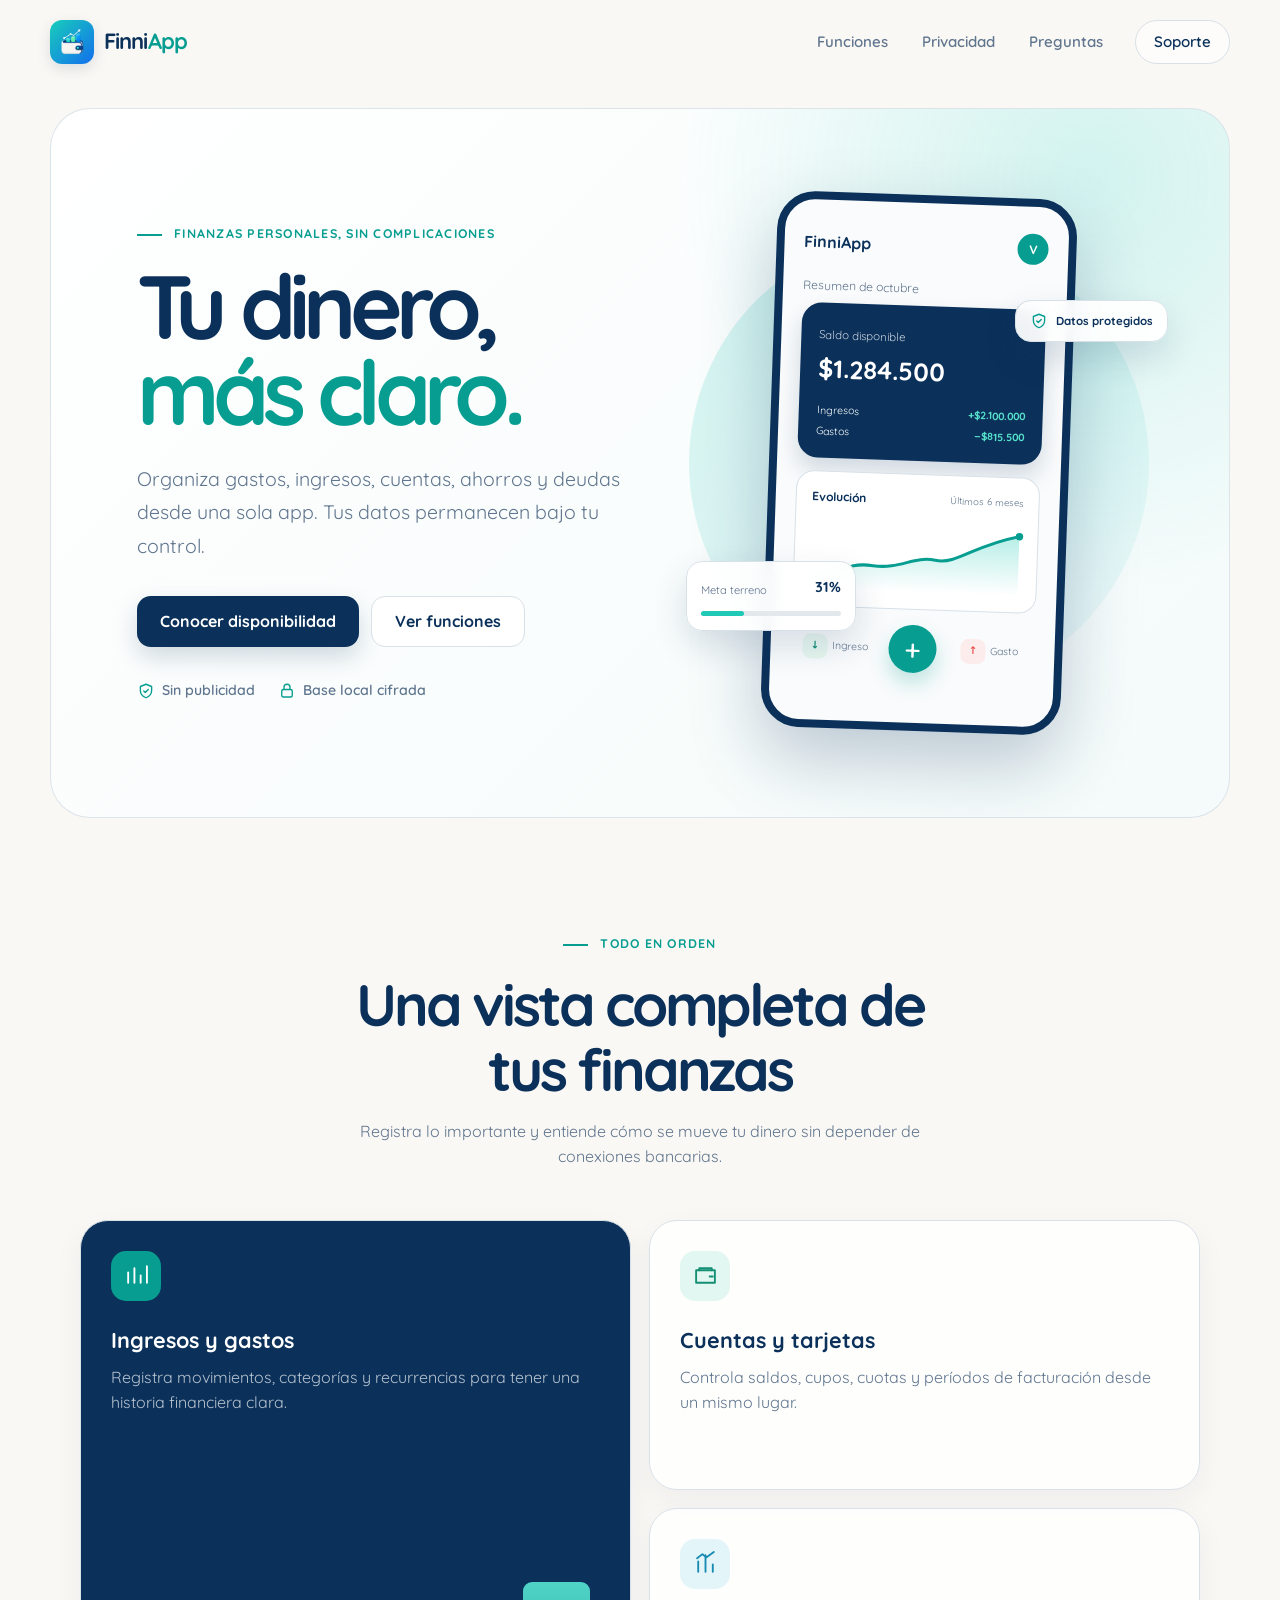
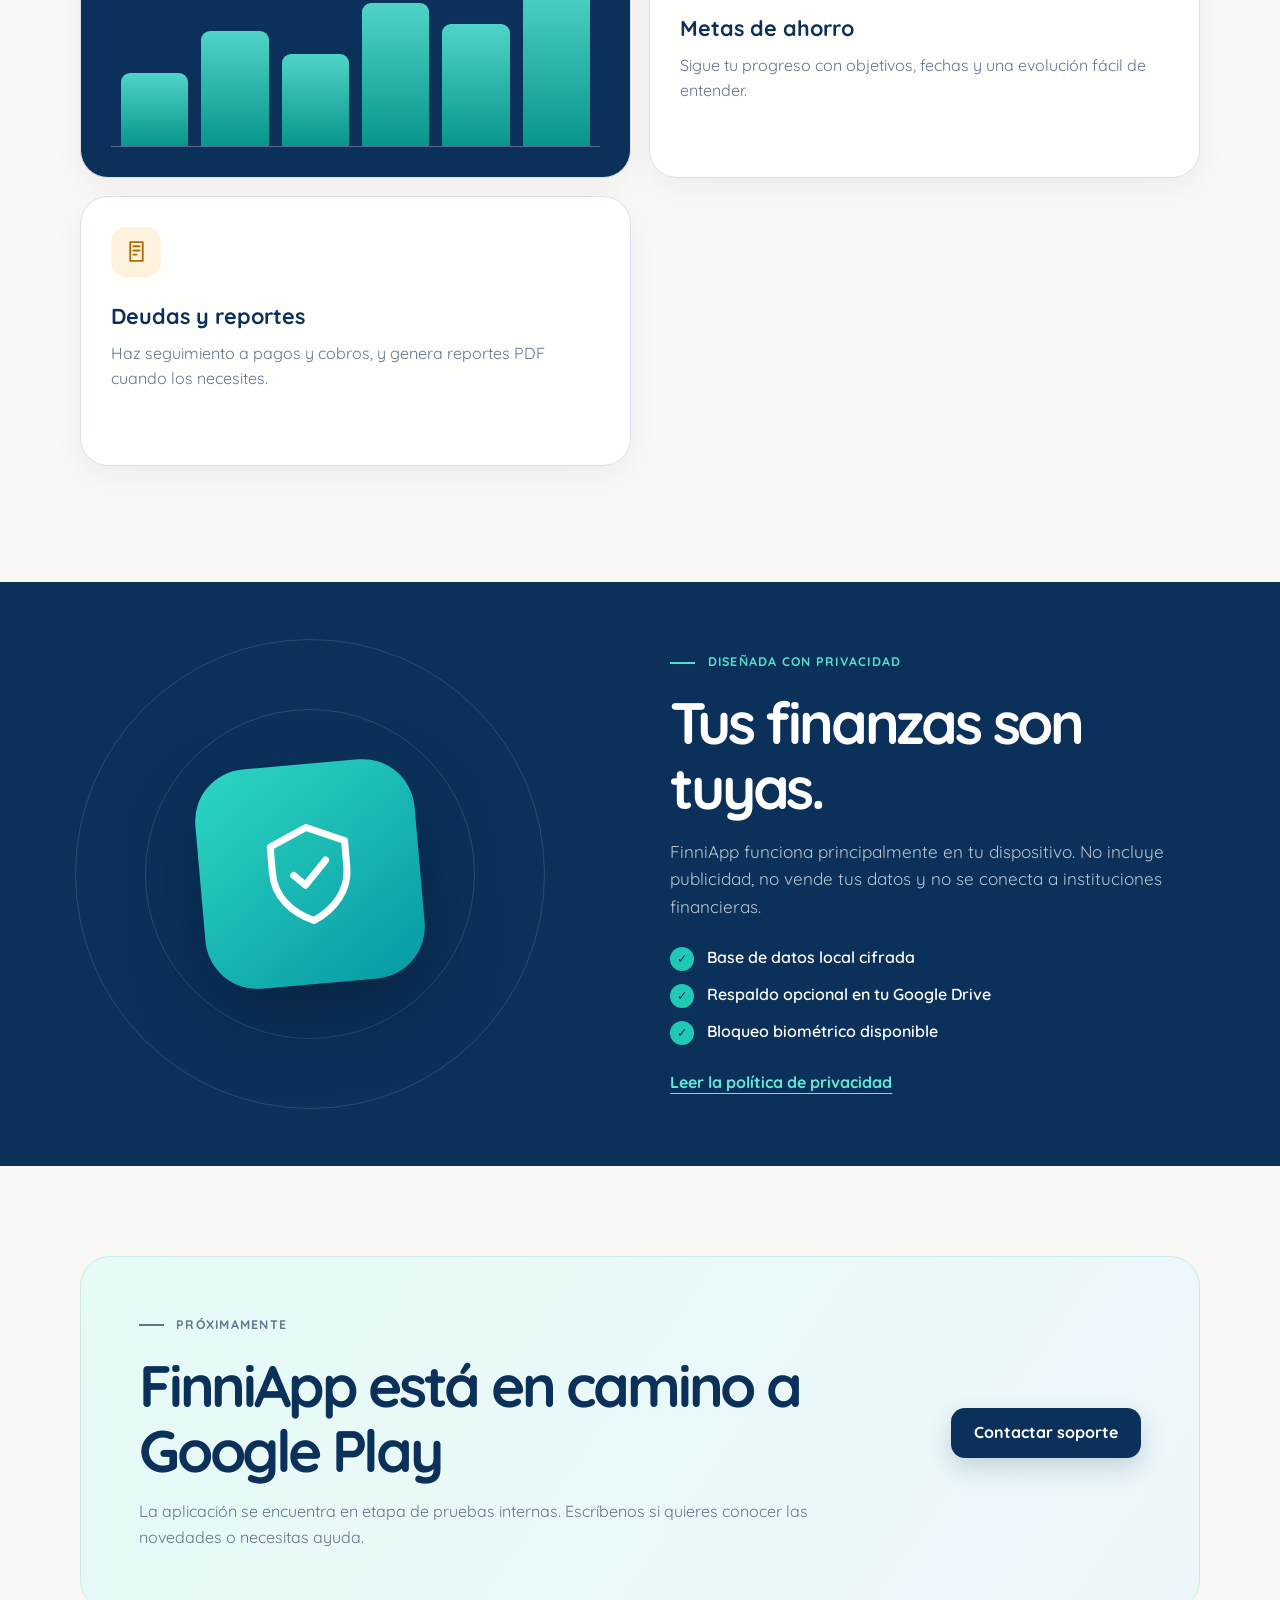
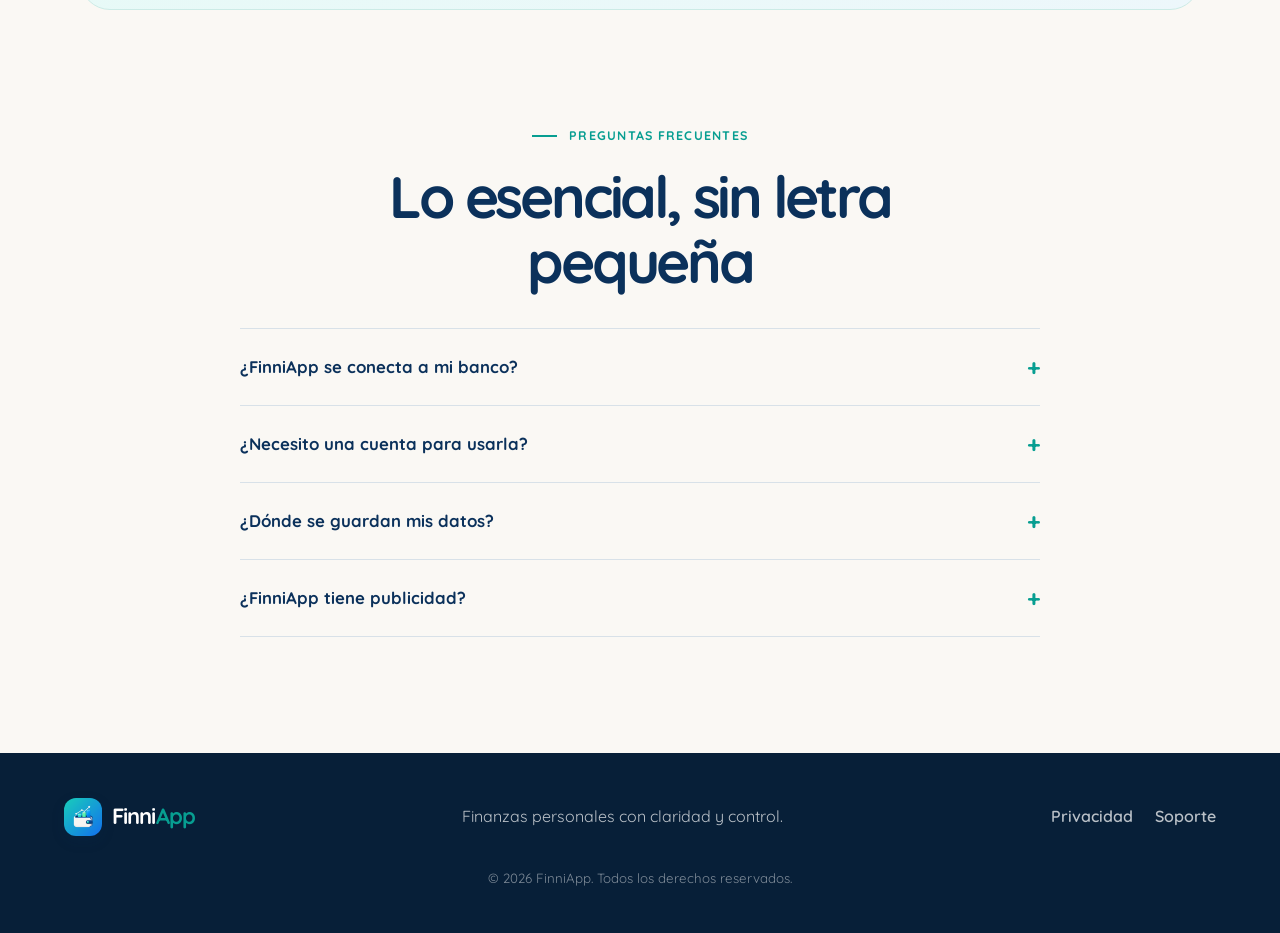
==== index.html @ da2ccb25 "feat: create FinniApp public website" ====
<!doctype html>
<html lang="es">
<head>
  <meta charset="utf-8">
  <meta name="viewport" content="width=device-width, initial-scale=1">
  <meta name="theme-color" content="#0B315B">
  <meta name="description" content="FinniApp reúne tus gastos, ingresos, cuentas, ahorros y deudas en un solo lugar, con privacidad y control desde tu dispositivo.">
  <title>FinniApp · Tus finanzas, más claras</title>
  <link rel="preconnect" href="https://fonts.googleapis.com">
  <link rel="preconnect" href="https://fonts.gstatic.com" crossorigin>
  <link href="https://fonts.googleapis.com/css2?family=Quicksand:wght@400;500;600;700&display=swap" rel="stylesheet">
  <link rel="icon" type="image/png" href="assets/finniapp-icon.png">
  <link rel="stylesheet" href="styles.css">
</head>
<body>
  <header class="site-header">
    <a class="brand" href="#inicio" aria-label="FinniApp, volver al inicio">
      <img src="assets/finniapp-icon.png" alt="" width="44" height="44">
      <span>Finni<span>App</span></span>
    </a>
    <nav aria-label="Navegación principal">
      <a href="#funciones">Funciones</a>
      <a href="#privacidad">Privacidad</a>
      <a href="#preguntas">Preguntas</a>
    </nav>
    <a class="header-action" href="mailto:victorvargassandoval93@gmail.com">Soporte</a>
  </header>

  <main>
    <section class="hero" id="inicio">
      <div class="hero-copy">
        <p class="eyebrow"><span></span> Finanzas personales, sin complicaciones</p>
        <h1>Tu dinero,<br><em>más claro.</em></h1>
        <p class="hero-lead">Organiza gastos, ingresos, cuentas, ahorros y deudas desde una sola app. Tus datos permanecen bajo tu control.</p>
        <div class="hero-actions">
          <a class="button button-primary" href="#disponibilidad">Conocer disponibilidad</a>
          <a class="button button-quiet" href="#funciones">Ver funciones</a>
        </div>
        <div class="trust-row" aria-label="Características destacadas">
          <span><svg viewBox="0 0 24 24" aria-hidden="true"><path d="M12 3 4.5 6v5.2c0 4.7 3.2 8 7.5 9.8 4.3-1.8 7.5-5.1 7.5-9.8V6L12 3Z"/><path d="m9 12 2 2 4-4"/></svg> Sin publicidad</span>
          <span><svg viewBox="0 0 24 24" aria-hidden="true"><rect x="5" y="10" width="14" height="10" rx="2"/><path d="M8 10V7a4 4 0 0 1 8 0v3"/></svg> Base local cifrada</span>
        </div>
      </div>

      <div class="hero-visual" aria-label="Vista conceptual del resumen financiero de FinniApp">
        <div class="halo"></div>
        <div class="phone">
          <div class="phone-top"><span>FinniApp</span><span class="avatar">V</span></div>
          <p class="period">Resumen de octubre</p>
          <div class="balance-card">
            <span>Saldo disponible</span>
            <strong>$1.284.500</strong>
            <div class="balance-meta"><span>Ingresos</span><b>+$2.100.000</b></div>
            <div class="balance-meta"><span>Gastos</span><b>−$815.500</b></div>
          </div>
          <div class="chart-card">
            <div><strong>Evolución</strong><span>Últimos 6 meses</span></div>
            <svg viewBox="0 0 280 100" role="img" aria-label="Gráfico con tendencia positiva">
              <defs><linearGradient id="area" x1="0" y1="0" x2="0" y2="1"><stop offset="0" stop-color="#20C9B5" stop-opacity=".32"/><stop offset="1" stop-color="#20C9B5" stop-opacity="0"/></linearGradient></defs>
              <path class="chart-area" d="M4 84 C42 77 48 61 84 65 S137 50 166 55 S216 33 276 20 V98 H4Z"/>
              <path class="chart-line" d="M4 84 C42 77 48 61 84 65 S137 50 166 55 S216 33 276 20"/>
              <circle cx="276" cy="20" r="5"/>
            </svg>
          </div>
          <div class="quick-row">
            <span><i class="income">↓</i>Ingreso</span>
            <button aria-label="Agregar movimiento">+</button>
            <span><i class="expense">↑</i>Gasto</span>
          </div>
        </div>
        <div class="floating-card floating-goal"><span>Meta terreno</span><strong>31%</strong><i><b></b></i></div>
        <div class="floating-card floating-safe"><svg viewBox="0 0 24 24" aria-hidden="true"><path d="M12 3 4.5 6v5.2c0 4.7 3.2 8 7.5 9.8 4.3-1.8 7.5-5.1 7.5-9.8V6L12 3Z"/><path d="m9 12 2 2 4-4"/></svg><span>Datos protegidos</span></div>
      </div>
    </section>

    <section class="feature-section" id="funciones">
      <div class="section-heading">
        <p class="eyebrow"><span></span> Todo en orden</p>
        <h2>Una vista completa de tus finanzas</h2>
        <p>Registra lo importante y entiende cómo se mueve tu dinero sin depender de conexiones bancarias.</p>
      </div>
      <div class="feature-grid">
        <article class="feature featured">
          <div class="feature-icon"><svg viewBox="0 0 24 24" aria-hidden="true"><path d="M4 19V9M10 19V5M16 19v-7M22 19V3"/></svg></div>
          <h3>Ingresos y gastos</h3>
          <p>Registra movimientos, categorías y recurrencias para tener una historia financiera clara.</p>
          <div class="mini-chart"><i style="height:42%"></i><i style="height:66%"></i><i style="height:53%"></i><i style="height:82%"></i><i style="height:70%"></i><i style="height:94%"></i></div>
        </article>
        <article class="feature">
          <div class="feature-icon mint"><svg viewBox="0 0 24 24" aria-hidden="true"><path d="M3 7h18v12H3zM16 13h3"/><path d="M6 7V5h12v2"/></svg></div>
          <h3>Cuentas y tarjetas</h3>
          <p>Controla saldos, cupos, cuotas y períodos de facturación desde un mismo lugar.</p>
        </article>
        <article class="feature">
          <div class="feature-icon blue"><svg viewBox="0 0 24 24" aria-hidden="true"><path d="M5 20V10M12 20V4M19 20v-7"/><path d="m4 7 5-4 4 3 7-5"/></svg></div>
          <h3>Metas de ahorro</h3>
          <p>Sigue tu progreso con objetivos, fechas y una evolución fácil de entender.</p>
        </article>
        <article class="feature">
          <div class="feature-icon amber"><svg viewBox="0 0 24 24" aria-hidden="true"><path d="M6 3h12v18H6zM9 7h6M9 11h6M9 15h3"/></svg></div>
          <h3>Deudas y reportes</h3>
          <p>Haz seguimiento a pagos y cobros, y genera reportes PDF cuando los necesites.</p>
        </article>
      </div>
    </section>

    <section class="privacy-section" id="privacidad">
      <div class="privacy-art" aria-hidden="true">
        <div class="shield"><svg viewBox="0 0 24 24"><path d="M12 2 4 5.5v5.7c0 5.1 3.5 8.8 8 10.8 4.5-2 8-5.7 8-10.8V5.5L12 2Z"/><path d="m8.5 12 2.3 2.3 4.8-5"/></svg></div>
        <span class="orbit orbit-one"></span><span class="orbit orbit-two"></span>
      </div>
      <div class="privacy-copy">
        <p class="eyebrow light"><span></span> Diseñada con privacidad</p>
        <h2>Tus finanzas son tuyas.</h2>
        <p>FinniApp funciona principalmente en tu dispositivo. No incluye publicidad, no vende tus datos y no se conecta a instituciones financieras.</p>
        <ul>
          <li><span>✓</span> Base de datos local cifrada</li>
          <li><span>✓</span> Respaldo opcional en tu Google Drive</li>
          <li><span>✓</span> Bloqueo biométrico disponible</li>
        </ul>
        <a href="privacy.html">Leer la política de privacidad</a>
      </div>
    </section>

    <section class="availability" id="disponibilidad">
      <div>
        <p class="eyebrow"><span></span> Próximamente</p>
        <h2>FinniApp está en camino a Google Play</h2>
        <p>La aplicación se encuentra en etapa de pruebas internas. Escríbenos si quieres conocer las novedades o necesitas ayuda.</p>
      </div>
      <a class="button button-primary" href="mailto:victorvargassandoval93@gmail.com?subject=Consulta%20sobre%20FinniApp">Contactar soporte</a>
    </section>

    <section class="faq-section" id="preguntas">
      <div class="section-heading compact">
        <p class="eyebrow"><span></span> Preguntas frecuentes</p>
        <h2>Lo esencial, sin letra pequeña</h2>
      </div>
      <div class="faq-list">
        <details><summary>¿FinniApp se conecta a mi banco?<span>+</span></summary><p>No. Los saldos, cupos y movimientos son informados por ti. Así mantienes el control sobre lo que registras.</p></details>
        <details><summary>¿Necesito una cuenta para usarla?<span>+</span></summary><p>No. Puedes usar las funciones principales sin crear una cuenta. Google Drive es opcional y se utiliza únicamente para respaldos.</p></details>
        <details><summary>¿Dónde se guardan mis datos?<span>+</span></summary><p>Principalmente en una base de datos cifrada dentro de tu dispositivo. Si activas respaldos, se guardan en el espacio privado de FinniApp en tu Google Drive.</p></details>
        <details><summary>¿FinniApp tiene publicidad?<span>+</span></summary><p>No. FinniApp no incluye publicidad ni vende tus datos personales.</p></details>
      </div>
    </section>
  </main>

  <footer>
    <a class="brand footer-brand" href="#inicio"><img src="assets/finniapp-icon.png" alt="" width="38" height="38"><span>Finni<span>App</span></span></a>
    <p>Finanzas personales con claridad y control.</p>
    <div><a href="privacy.html">Privacidad</a><a href="mailto:victorvargassandoval93@gmail.com">Soporte</a></div>
    <small>© 2026 FinniApp. Todos los derechos reservados.</small>
  </footer>
</body>
</html>
---- styles.css ----
:root {
  --navy: #0b315b;
  --navy-2: #174a73;
  --turquoise: #20c9b5;
  --turquoise-dark: #079e91;
  --chart-blue: #20b9db;
  --warm-white: #faf8f4;
  --blue-gray: #60758e;
  --border: #d8e1e8;
  --surface: #ffffff;
  --shadow: 0 24px 70px rgba(11, 49, 91, .13);
  --radius: 28px;
}

* { box-sizing: border-box; }
html { scroll-behavior: smooth; }
body {
  margin: 0;
  color: var(--navy);
  background: var(--warm-white);
  font-family: "Quicksand", system-ui, sans-serif;
  font-size: 16px;
  line-height: 1.6;
  -webkit-font-smoothing: antialiased;
}
a { color: inherit; }
.site-header {
  width: min(1180px, calc(100% - 40px));
  min-height: 84px;
  margin: 0 auto;
  display: flex;
  align-items: center;
  justify-content: space-between;
  gap: 32px;
}
.brand { display: inline-flex; align-items: center; gap: 10px; text-decoration: none; font-size: 1.38rem; font-weight: 700; letter-spacing: -.04em; }
.brand img { border-radius: 12px; box-shadow: 0 5px 14px rgba(11,49,91,.13); }
.brand span span { color: var(--turquoise-dark); }
nav { display: flex; align-items: center; gap: 34px; margin-left: auto; }
nav a, .header-action { text-decoration: none; font-weight: 600; font-size: .94rem; }
nav a { color: var(--blue-gray); }
nav a:hover { color: var(--navy); }
.header-action { border: 1px solid var(--border); border-radius: 999px; padding: 9px 18px; background: rgba(255,255,255,.6); }

.hero {
  width: min(1180px, calc(100% - 40px));
  min-height: 650px;
  margin: 24px auto 0;
  padding: clamp(48px, 7vw, 86px);
  border-radius: 40px;
  background:
    radial-gradient(circle at 88% 10%, rgba(32,201,181,.18), transparent 34%),
    linear-gradient(135deg, #fff 0%, #f4fbfa 100%);
  border: 1px solid rgba(216,225,232,.85);
  display: grid;
  grid-template-columns: 1fr .88fr;
  align-items: center;
  gap: 50px;
  overflow: hidden;
}
.eyebrow { margin: 0 0 18px; color: var(--turquoise-dark); text-transform: uppercase; letter-spacing: .1em; font-size: .78rem; font-weight: 700; }
.eyebrow span { display: inline-block; width: 25px; height: 2px; background: currentColor; vertical-align: middle; margin-right: 8px; }
h1 { margin: 0; font-size: clamp(3.5rem, 7vw, 6.25rem); line-height: .96; letter-spacing: -.075em; }
h1 em { color: var(--turquoise-dark); font-style: normal; }
.hero-lead { max-width: 570px; margin: 28px 0 0; color: var(--blue-gray); font-size: clamp(1.05rem, 2vw, 1.22rem); line-height: 1.7; }
.hero-actions { display: flex; flex-wrap: wrap; gap: 12px; margin-top: 34px; }
.button { min-height: 50px; display: inline-flex; align-items: center; justify-content: center; padding: 12px 23px; border-radius: 14px; text-decoration: none; font-weight: 700; transition: transform .2s ease, box-shadow .2s ease, background .2s ease; }
.button:hover { transform: translateY(-2px); }
.button-primary { color: white; background: var(--navy); box-shadow: 0 10px 24px rgba(11,49,91,.18); }
.button-primary:hover { background: #124677; }
.button-quiet { color: var(--navy); border: 1px solid var(--border); background: white; }
.trust-row { display: flex; flex-wrap: wrap; gap: 23px; margin-top: 32px; color: var(--blue-gray); font-size: .88rem; font-weight: 600; }
.trust-row span { display: flex; align-items: center; gap: 7px; }
.trust-row svg, .floating-safe svg { width: 18px; fill: none; stroke: var(--turquoise-dark); stroke-width: 1.8; stroke-linecap: round; stroke-linejoin: round; }

.hero-visual { min-height: 510px; position: relative; display: grid; place-items: center; }
.halo { position: absolute; width: 460px; height: 460px; border-radius: 50%; background: linear-gradient(135deg, rgba(32,201,181,.19), rgba(32,185,219,.05)); }
.phone { width: 300px; min-height: 536px; position: relative; z-index: 2; padding: 27px 20px 20px; border-radius: 38px; background: #f9fbfc; border: 8px solid var(--navy); box-shadow: 0 30px 70px rgba(11,49,91,.25); transform: rotate(2deg); }
.phone-top { display: flex; align-items: center; justify-content: space-between; font-weight: 700; }
.avatar { width: 31px; height: 31px; display: grid; place-items: center; border-radius: 50%; color: white; background: var(--turquoise-dark); font-size: .78rem; }
.period { margin: 18px 0 8px; color: var(--blue-gray); font-size: .76rem; }
.balance-card { padding: 18px; border-radius: 20px; color: white; background: var(--navy); box-shadow: 0 12px 22px rgba(11,49,91,.17); }
.balance-card > span { font-size: .72rem; opacity: .77; }
.balance-card > strong { display: block; margin: 2px 0 13px; font-size: 1.58rem; }
.balance-meta { display: flex; justify-content: space-between; margin-top: 4px; font-size: .66rem; }
.balance-meta b { color: #56dfc9; }
.chart-card { margin-top: 13px; padding: 15px; border: 1px solid var(--border); border-radius: 18px; background: white; }
.chart-card > div { display: flex; justify-content: space-between; align-items: center; font-size: .75rem; }
.chart-card > div span { color: var(--blue-gray); font-size: .6rem; }
.chart-card svg { display: block; width: 100%; margin-top: 9px; overflow: visible; }
.chart-line { fill: none; stroke: var(--turquoise-dark); stroke-width: 4; stroke-linecap: round; }
.chart-area { fill: url(#area); }
.chart-card circle { fill: var(--turquoise-dark); }
.quick-row { display: grid; grid-template-columns: 1fr auto 1fr; align-items: center; gap: 8px; margin-top: 15px; color: var(--blue-gray); font-size: .65rem; text-align: center; }
.quick-row span { display: flex; align-items: center; justify-content: center; gap: 5px; }
.quick-row i { width: 25px; height: 25px; display: grid; place-items: center; border-radius: 8px; font-style: normal; font-weight: 700; }
.quick-row .income { color: #138f73; background: #e7f7f0; }
.quick-row .expense { color: #e95353; background: #fdecec; }
.quick-row button { width: 48px; height: 48px; border: 0; border-radius: 50%; color: white; background: var(--turquoise-dark); font: 500 1.8rem/1 "Quicksand"; box-shadow: 0 10px 20px rgba(7,158,145,.25); }
.floating-card { position: absolute; z-index: 3; border: 1px solid var(--border); border-radius: 16px; background: rgba(255,255,255,.94); box-shadow: 0 15px 34px rgba(11,49,91,.14); backdrop-filter: blur(8px); }
.floating-goal { width: 170px; left: -10px; bottom: 100px; padding: 14px; }
.floating-goal span { color: var(--blue-gray); font-size: .7rem; }
.floating-goal strong { float: right; font-size: .9rem; }
.floating-goal i { clear: both; display: block; height: 5px; margin-top: 9px; border-radius: 5px; background: #e2e8ec; }
.floating-goal b { display: block; width: 31%; height: 100%; border-radius: inherit; background: var(--turquoise); }
.floating-safe { right: -25px; top: 105px; padding: 11px 14px; display: flex; align-items: center; gap: 8px; color: var(--navy); font-size: .72rem; font-weight: 700; }

.feature-section, .faq-section { width: min(1120px, calc(100% - 40px)); margin: 0 auto; padding: 116px 0; }
.section-heading { max-width: 630px; margin: 0 auto 50px; text-align: center; }
.section-heading h2, .privacy-copy h2, .availability h2 { margin: 0; font-size: clamp(2.25rem, 4.8vw, 3.65rem); line-height: 1.12; letter-spacing: -.055em; }
.section-heading > p:last-child, .availability p { color: var(--blue-gray); }
.feature-grid { display: grid; grid-template-columns: repeat(2, 1fr); gap: 18px; }
.feature { min-height: 270px; padding: 30px; border: 1px solid var(--border); border-radius: var(--radius); background: rgba(255,255,255,.84); box-shadow: 0 10px 30px rgba(11,49,91,.05); }
.feature.featured { grid-row: span 2; min-height: 558px; background: var(--navy); color: white; display: flex; flex-direction: column; }
.feature-icon { width: 50px; height: 50px; display: grid; place-items: center; border-radius: 15px; color: #fff; background: var(--turquoise-dark); }
.feature-icon.mint { color: #138f73; background: #e2f7f1; }
.feature-icon.blue { color: #188bb2; background: #e4f5fa; }
.feature-icon.amber { color: #b16c07; background: #fff2dc; }
.feature-icon svg { width: 25px; fill: none; stroke: currentColor; stroke-width: 1.8; stroke-linecap: round; stroke-linejoin: round; }
.feature h3 { margin: 22px 0 7px; font-size: 1.35rem; }
.feature p { margin: 0; color: var(--blue-gray); }
.feature.featured p { color: rgba(255,255,255,.7); }
.mini-chart { height: 200px; margin-top: auto; padding: 25px 10px 0; display: flex; align-items: end; gap: 13px; border-bottom: 1px solid rgba(255,255,255,.3); }
.mini-chart i { flex: 1; border-radius: 9px 9px 0 0; background: linear-gradient(to top, var(--turquoise-dark), #57e2d1); opacity: .92; }

.privacy-section { min-height: 550px; padding: 70px max(5vw, 30px); display: grid; grid-template-columns: .9fr 1fr; align-items: center; gap: 9vw; color: white; background: var(--navy); overflow: hidden; }
.privacy-art { min-height: 410px; position: relative; display: grid; place-items: center; }
.shield { width: 220px; height: 220px; z-index: 2; display: grid; place-items: center; border-radius: 52px; background: linear-gradient(145deg, #2cd6c2, #0799a4); box-shadow: 0 32px 70px rgba(0,0,0,.25); transform: rotate(-5deg); }
.shield svg { width: 112px; fill: none; stroke: white; stroke-width: 1.5; stroke-linecap: round; stroke-linejoin: round; }
.orbit { position: absolute; border: 1px solid rgba(255,255,255,.12); border-radius: 50%; }
.orbit-one { width: 330px; height: 330px; }
.orbit-two { width: 470px; height: 470px; }
.privacy-copy { max-width: 570px; }
.eyebrow.light { color: #58ddce; }
.privacy-copy > p:not(.eyebrow) { color: rgba(255,255,255,.72); font-size: 1.07rem; }
.privacy-copy ul { padding: 0; margin: 25px 0; list-style: none; }
.privacy-copy li { margin: 11px 0; font-weight: 600; }
.privacy-copy li span { width: 24px; height: 24px; display: inline-grid; place-items: center; margin-right: 9px; border-radius: 50%; color: var(--navy); background: var(--turquoise); font-size: .78rem; }
.privacy-copy > a { display: block; width: max-content; margin-top: 18px; color: #64e8d8; font-weight: 700; text-underline-offset: 5px; }

.availability { width: min(1120px, calc(100% - 40px)); margin: 90px auto 0; padding: clamp(34px, 6vw, 58px); border-radius: 30px; display: flex; align-items: center; justify-content: space-between; gap: 45px; background: linear-gradient(125deg, #e6faf6, #edf7fb); border: 1px solid #ccebe6; }
.availability > div { max-width: 680px; }
.availability p:last-child { margin-bottom: 0; }
.availability .button { flex: 0 0 auto; }
.section-heading.compact { margin-bottom: 34px; }
.faq-list { max-width: 800px; margin: 0 auto; border-top: 1px solid var(--border); }
details { border-bottom: 1px solid var(--border); }
summary { min-height: 76px; display: flex; align-items: center; justify-content: space-between; gap: 20px; cursor: pointer; list-style: none; font-weight: 700; font-size: 1.05rem; }
summary::-webkit-details-marker { display: none; }
summary span { color: var(--turquoise-dark); font-size: 1.45rem; transition: transform .2s; }
details[open] summary span { transform: rotate(45deg); }
details p { margin: -4px 45px 24px 0; color: var(--blue-gray); }

footer { min-height: 180px; padding: 42px max(5vw, 30px); display: grid; grid-template-columns: auto 1fr auto; align-items: center; gap: 28px; color: rgba(255,255,255,.72); background: #071f38; }
.footer-brand { color: white; }
footer p { margin: 0; text-align: center; }
footer > div { display: flex; gap: 22px; }
footer > div a { text-decoration: none; font-weight: 600; }
footer small { grid-column: 1 / -1; text-align: center; color: rgba(255,255,255,.48); }

@media (max-width: 900px) {
  nav { display: none; }
  .hero { grid-template-columns: 1fr; padding-bottom: 40px; }
  .hero-copy { text-align: center; }
  .hero-lead { margin-inline: auto; }
  .hero-actions, .trust-row { justify-content: center; }
  .hero-visual { margin-top: 25px; }
  .privacy-section { grid-template-columns: 1fr; gap: 25px; }
  .privacy-art { min-height: 360px; }
  .privacy-copy { margin: 0 auto; text-align: center; }
  .privacy-copy ul { display: inline-block; text-align: left; }
  .privacy-copy > a { margin-inline: auto; }
  footer { grid-template-columns: 1fr; justify-items: center; }
  footer small { grid-column: auto; }
}

@media (max-width: 620px) {
  .site-header { width: min(100% - 28px, 1180px); min-height: 72px; }
  .header-action { padding: 7px 13px; font-size: .85rem; }
  .hero { width: calc(100% - 20px); margin-top: 8px; padding: 46px 20px 34px; border-radius: 28px; }
  h1 { font-size: clamp(3rem, 16vw, 4.5rem); }
  .hero-actions .button { width: 100%; }
  .hero-visual { min-height: 520px; transform: scale(.92); margin-inline: -22px; }
  .floating-goal { left: 0; }
  .floating-safe { right: 0; }
  .feature-section, .faq-section { padding: 82px 0; }
  .feature-grid { grid-template-columns: 1fr; }
  .feature.featured { grid-row: auto; min-height: 480px; }
  .privacy-section { padding: 60px 24px; }
  .privacy-art { min-height: 320px; transform: scale(.82); }
  .availability { margin-top: 65px; flex-direction: column; align-items: stretch; text-align: center; }
  .availability .button { width: 100%; }
  footer > div { flex-wrap: wrap; justify-content: center; }
}

@media (prefers-reduced-motion: reduce) {
  html { scroll-behavior: auto; }
  *, *::before, *::after { transition: none !important; }
}
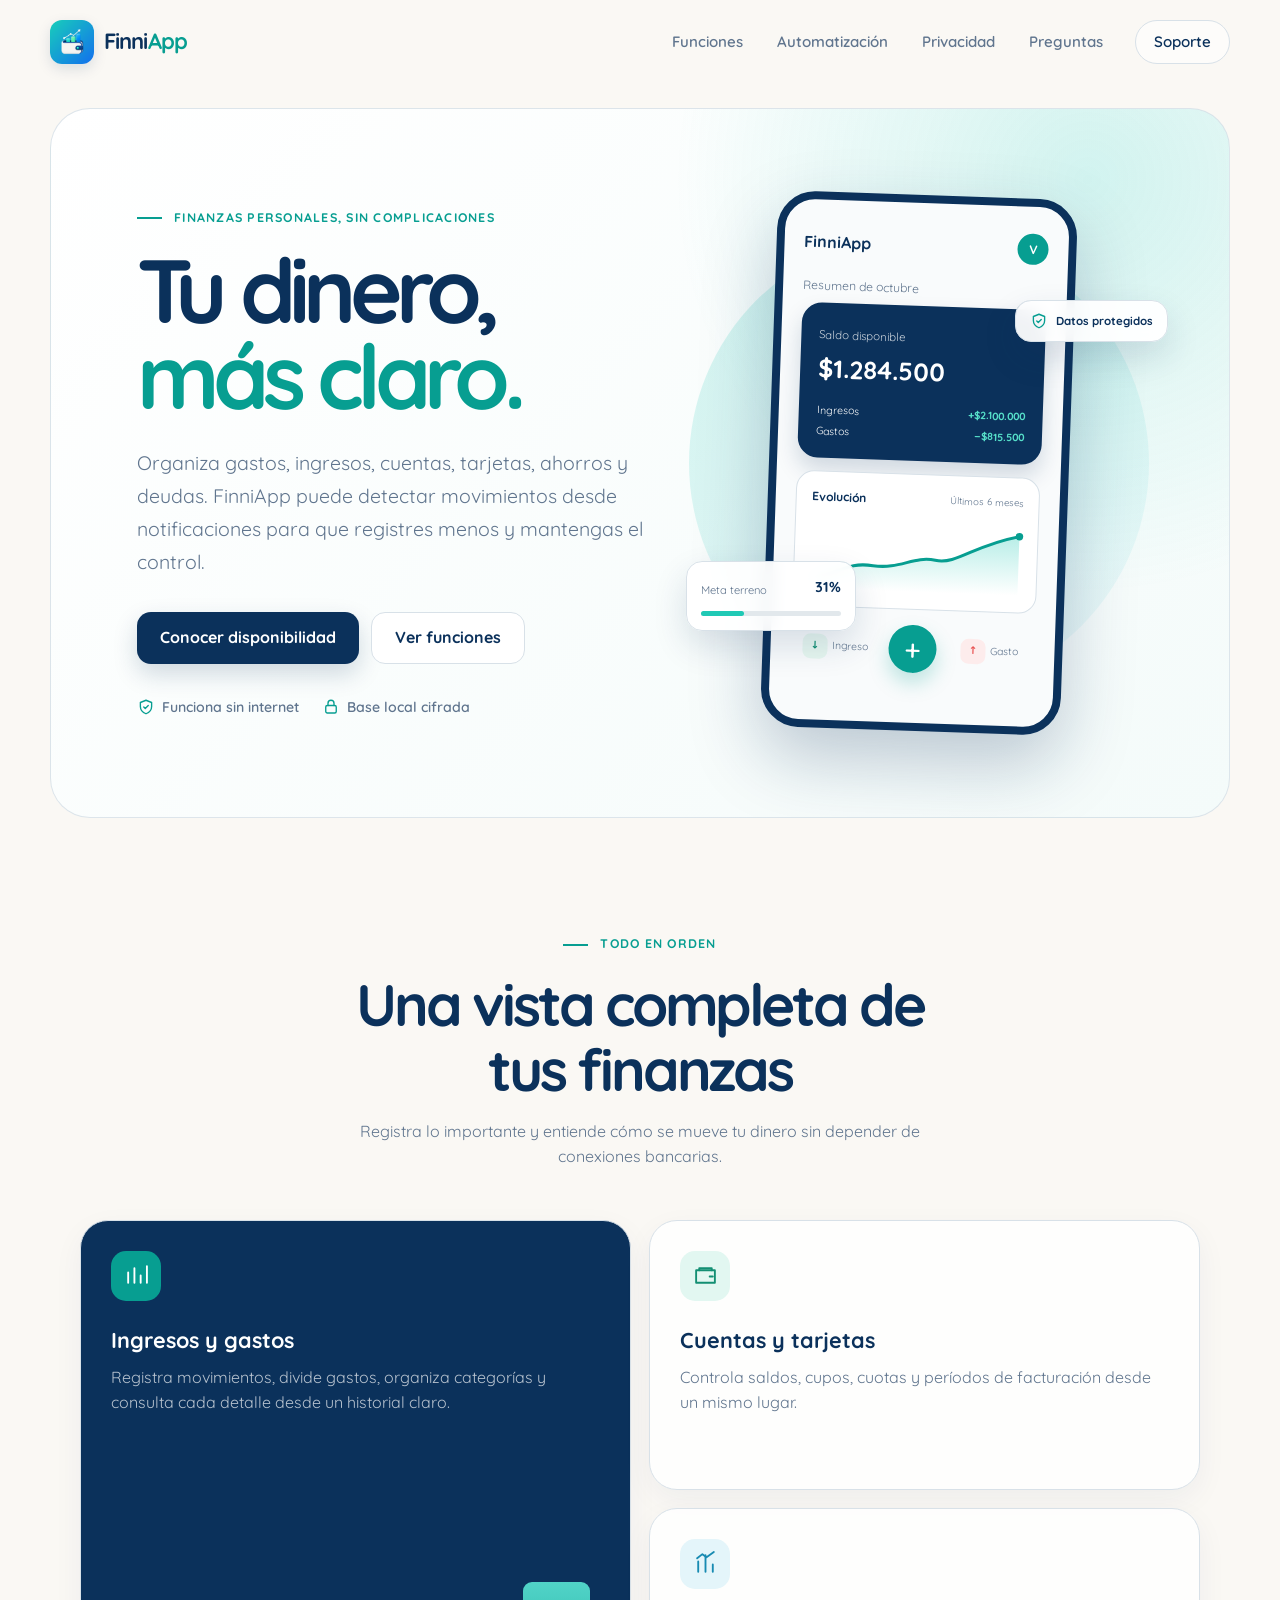
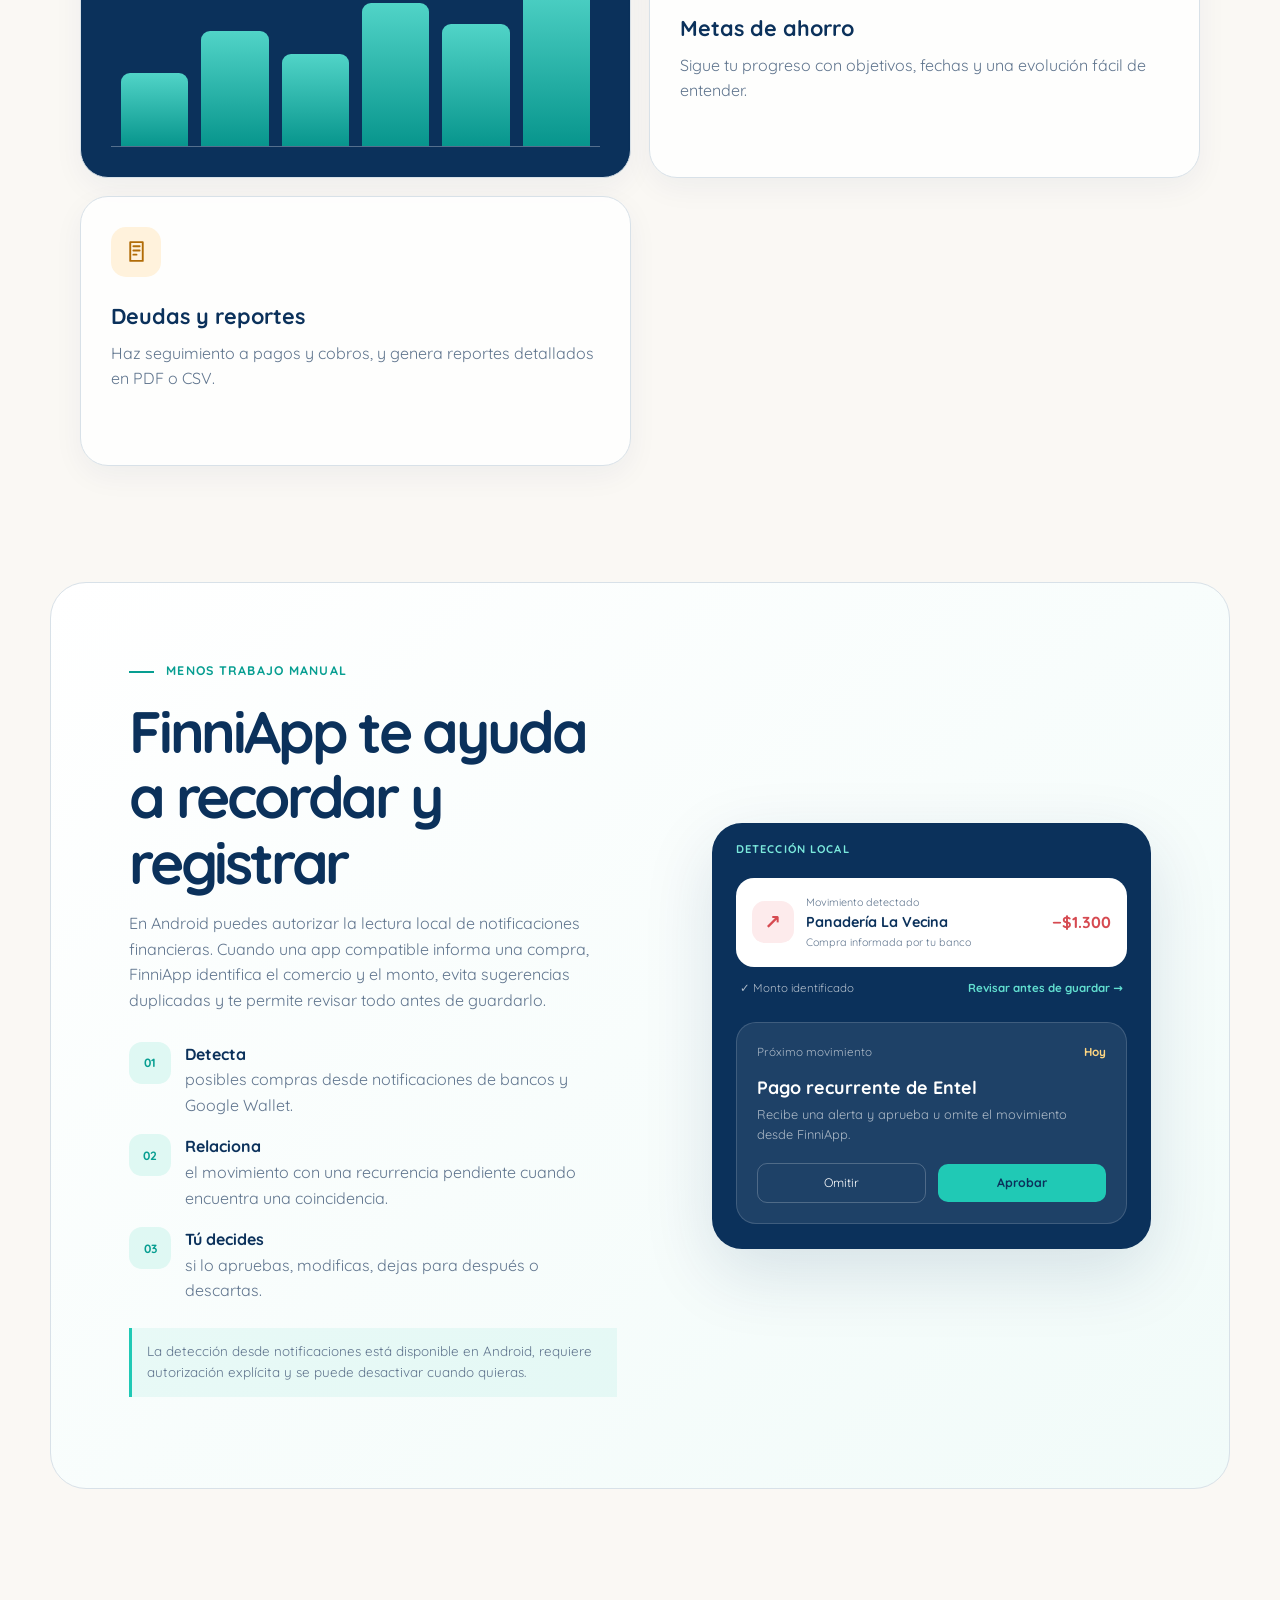
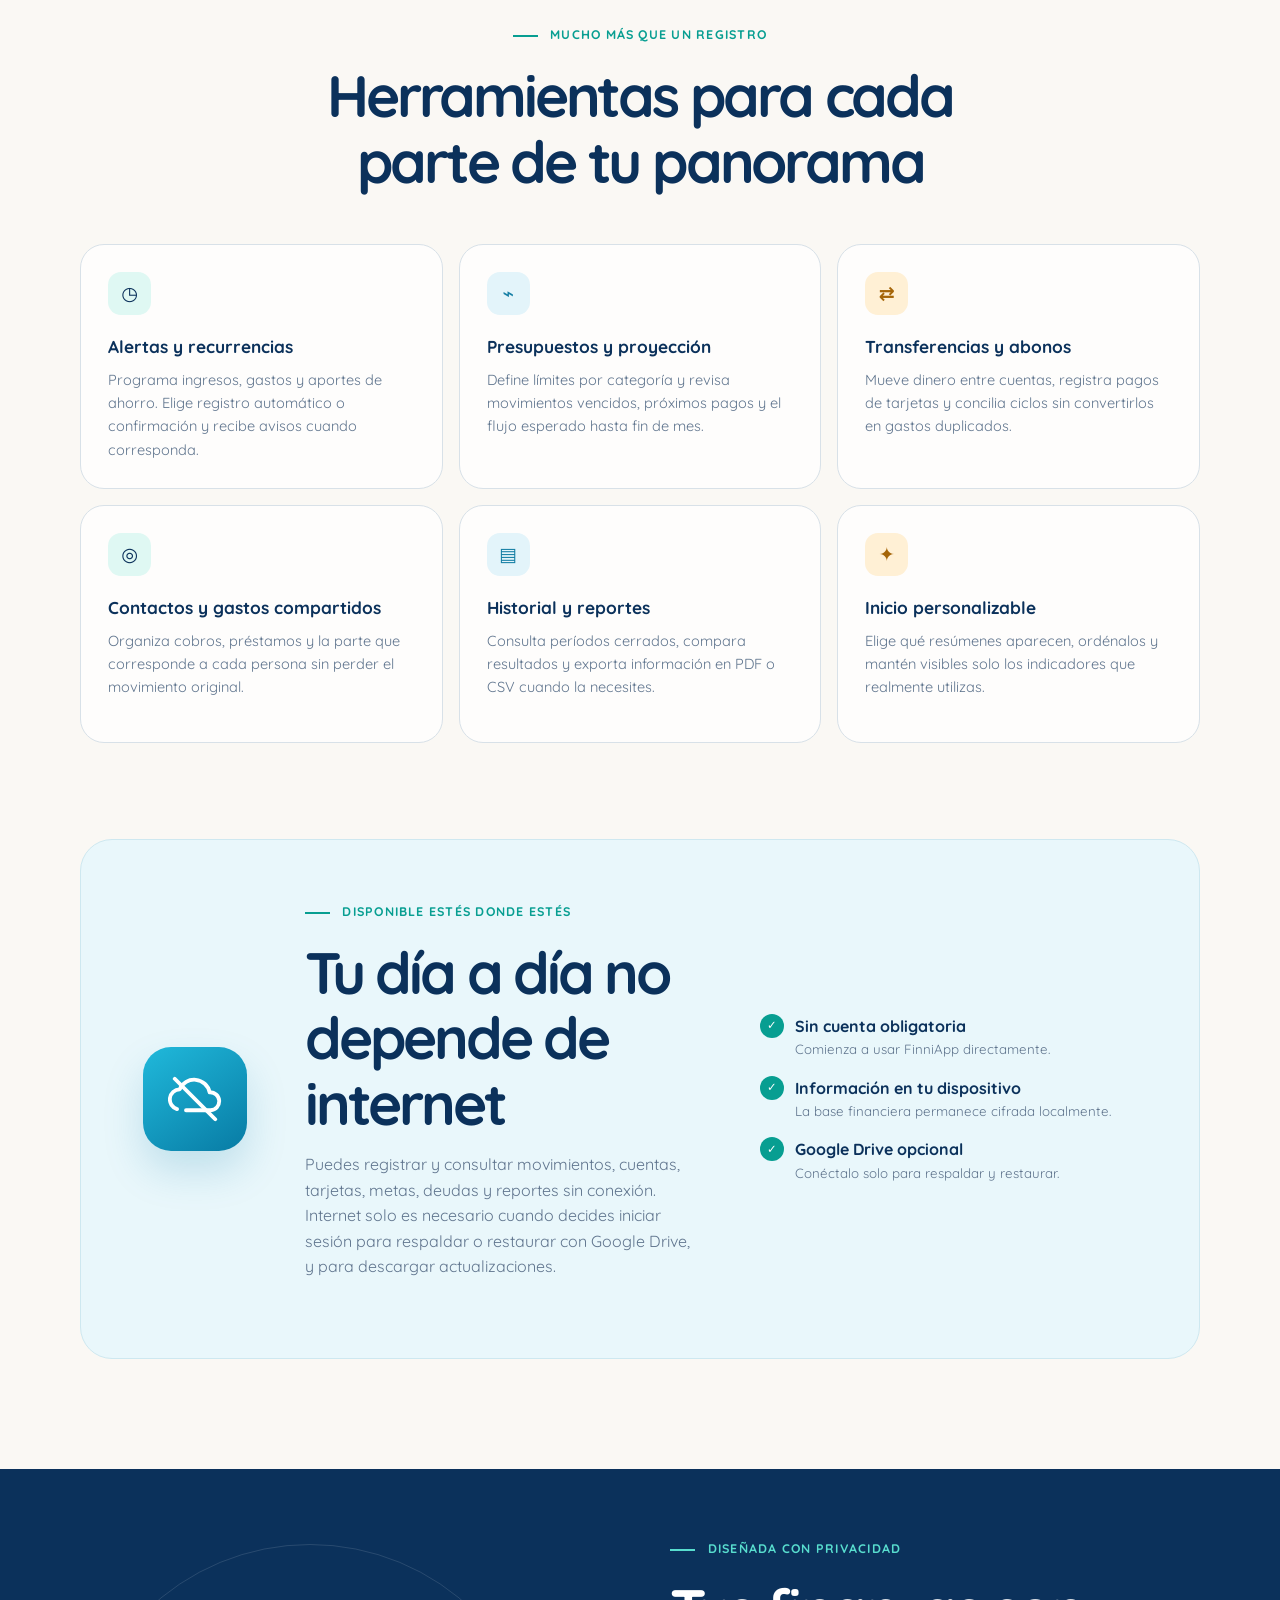
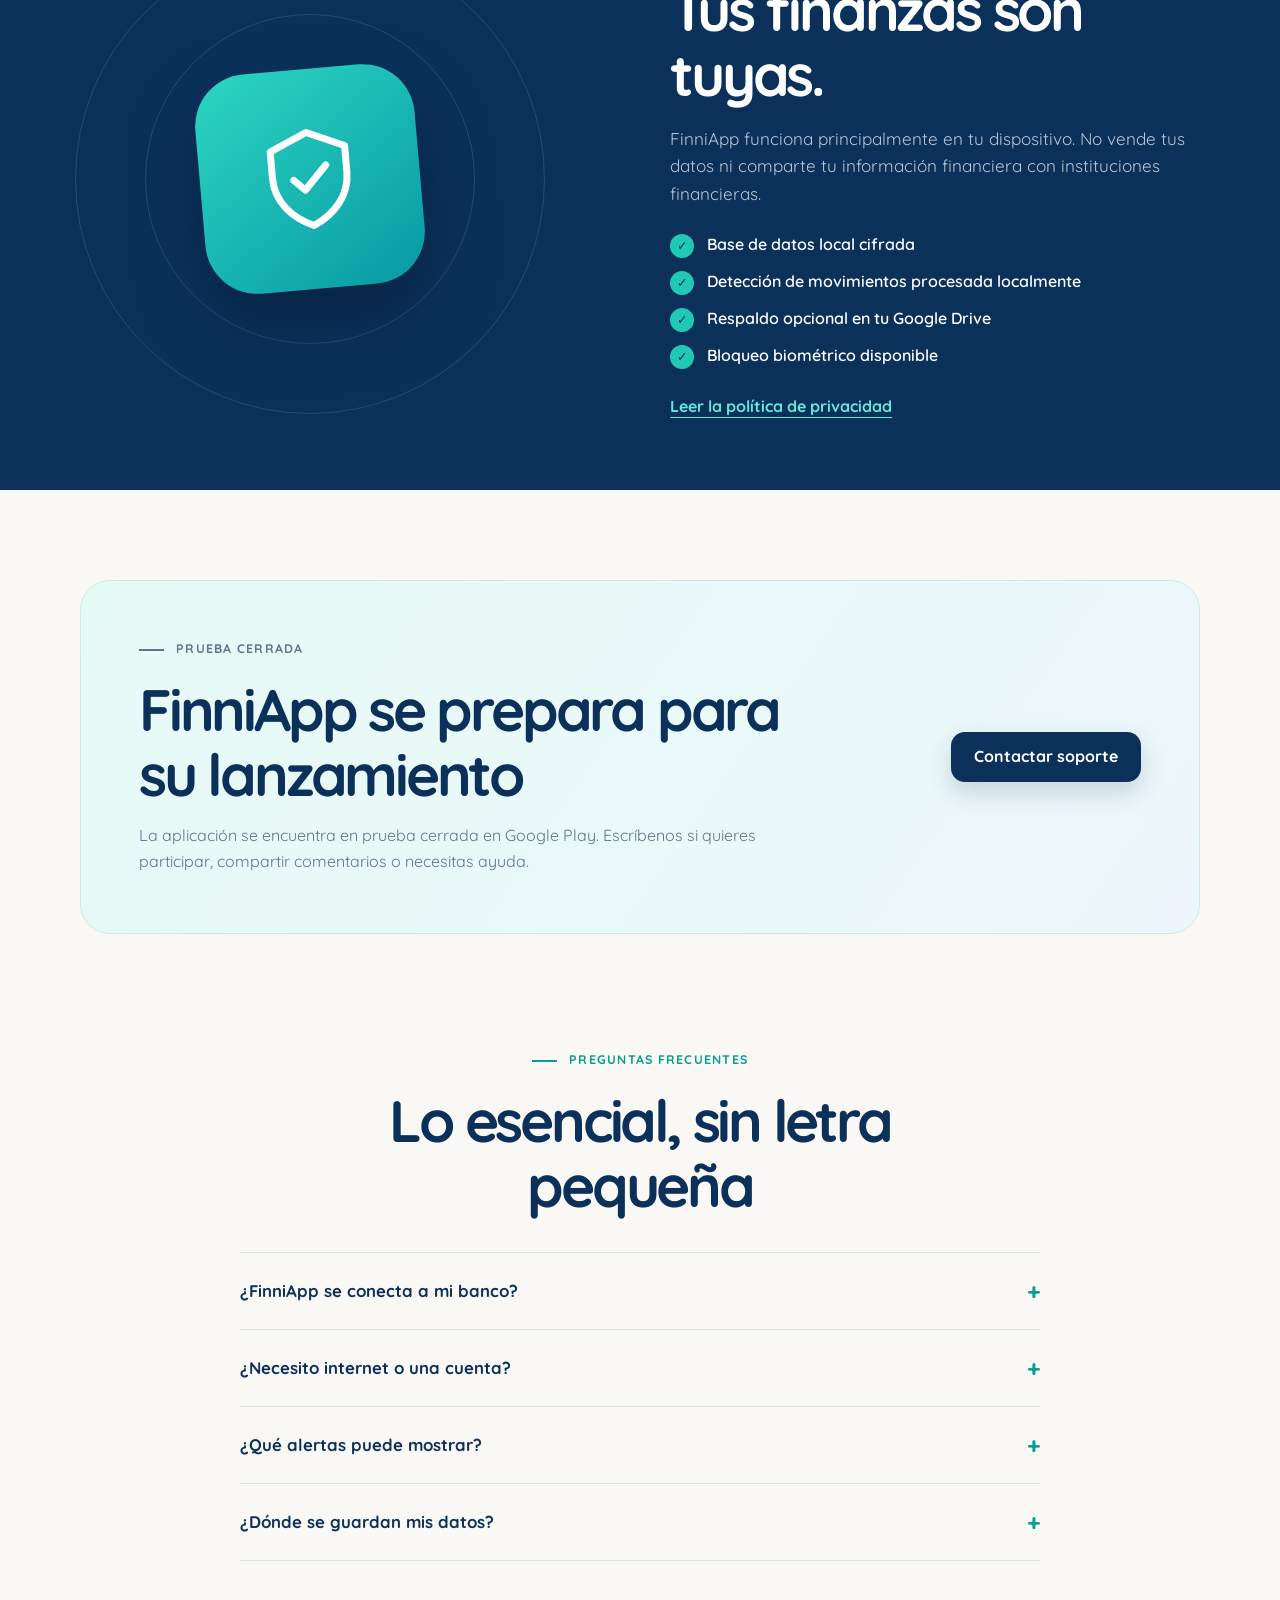
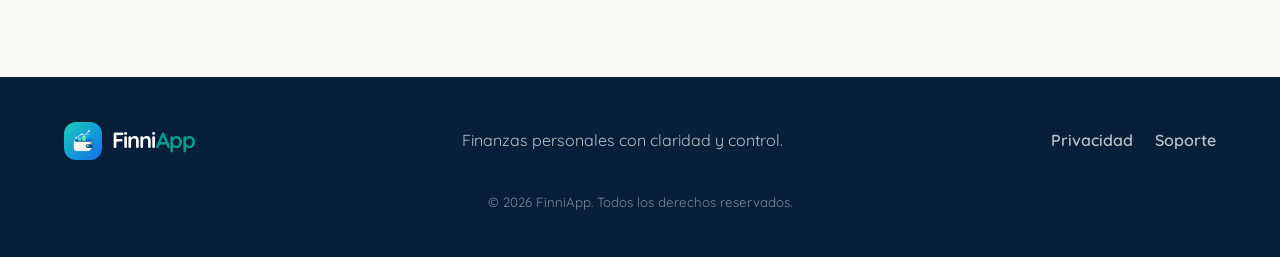
==== commit cc09e05c: "feat: expand FinniApp feature overview" ====
--- a/index.html
+++ b/index.html
@@ -4,7 +4,7 @@
   <meta charset="utf-8">
   <meta name="viewport" content="width=device-width, initial-scale=1">
   <meta name="theme-color" content="#0B315B">
-  <meta name="description" content="FinniApp reúne tus gastos, ingresos, cuentas, ahorros y deudas en un solo lugar, con privacidad y control desde tu dispositivo.">
+  <meta name="description" content="FinniApp organiza gastos, ingresos, cuentas, tarjetas, ahorros y deudas. Detecta movimientos desde notificaciones y funciona sin internet, con respaldo opcional en Google Drive.">
   <title>FinniApp · Tus finanzas, más claras</title>
   <link rel="preconnect" href="https://fonts.googleapis.com">
   <link rel="preconnect" href="https://fonts.gstatic.com" crossorigin>
@@ -20,6 +20,7 @@
     </a>
     <nav aria-label="Navegación principal">
       <a href="#funciones">Funciones</a>
+      <a href="#automatizacion">Automatización</a>
       <a href="#privacidad">Privacidad</a>
       <a href="#preguntas">Preguntas</a>
     </nav>
@@ -31,13 +32,13 @@
       <div class="hero-copy">
         <p class="eyebrow"><span></span> Finanzas personales, sin complicaciones</p>
         <h1>Tu dinero,<br><em>más claro.</em></h1>
-        <p class="hero-lead">Organiza gastos, ingresos, cuentas, ahorros y deudas desde una sola app. Tus datos permanecen bajo tu control.</p>
+        <p class="hero-lead">Organiza gastos, ingresos, cuentas, tarjetas, ahorros y deudas. FinniApp puede detectar movimientos desde notificaciones para que registres menos y mantengas el control.</p>
         <div class="hero-actions">
           <a class="button button-primary" href="#disponibilidad">Conocer disponibilidad</a>
           <a class="button button-quiet" href="#funciones">Ver funciones</a>
         </div>
         <div class="trust-row" aria-label="Características destacadas">
-          <span><svg viewBox="0 0 24 24" aria-hidden="true"><path d="M12 3 4.5 6v5.2c0 4.7 3.2 8 7.5 9.8 4.3-1.8 7.5-5.1 7.5-9.8V6L12 3Z"/><path d="m9 12 2 2 4-4"/></svg> Sin publicidad</span>
+          <span><svg viewBox="0 0 24 24" aria-hidden="true"><path d="M12 3 4.5 6v5.2c0 4.7 3.2 8 7.5 9.8 4.3-1.8 7.5-5.1 7.5-9.8V6L12 3Z"/><path d="m9 12 2 2 4-4"/></svg> Funciona sin internet</span>
           <span><svg viewBox="0 0 24 24" aria-hidden="true"><rect x="5" y="10" width="14" height="10" rx="2"/><path d="M8 10V7a4 4 0 0 1 8 0v3"/></svg> Base local cifrada</span>
         </div>
       </div>
@@ -83,7 +84,7 @@
         <article class="feature featured">
           <div class="feature-icon"><svg viewBox="0 0 24 24" aria-hidden="true"><path d="M4 19V9M10 19V5M16 19v-7M22 19V3"/></svg></div>
           <h3>Ingresos y gastos</h3>
-          <p>Registra movimientos, categorías y recurrencias para tener una historia financiera clara.</p>
+          <p>Registra movimientos, divide gastos, organiza categorías y consulta cada detalle desde un historial claro.</p>
           <div class="mini-chart"><i style="height:42%"></i><i style="height:66%"></i><i style="height:53%"></i><i style="height:82%"></i><i style="height:70%"></i><i style="height:94%"></i></div>
         </article>
         <article class="feature">
@@ -99,9 +100,69 @@
         <article class="feature">
           <div class="feature-icon amber"><svg viewBox="0 0 24 24" aria-hidden="true"><path d="M6 3h12v18H6zM9 7h6M9 11h6M9 15h3"/></svg></div>
           <h3>Deudas y reportes</h3>
-          <p>Haz seguimiento a pagos y cobros, y genera reportes PDF cuando los necesites.</p>
-        </article>
-      </div>
+          <p>Haz seguimiento a pagos y cobros, y genera reportes detallados en PDF o CSV.</p>
+        </article>
+      </div>
+    </section>
+
+    <section class="automation-section" id="automatizacion">
+      <div class="automation-copy">
+        <p class="eyebrow"><span></span> Menos trabajo manual</p>
+        <h2>FinniApp te ayuda a recordar y registrar</h2>
+        <p>En Android puedes autorizar la lectura local de notificaciones financieras. Cuando una app compatible informa una compra, FinniApp identifica el comercio y el monto, evita sugerencias duplicadas y te permite revisar todo antes de guardarlo.</p>
+        <div class="automation-points">
+          <div><b>01</b><span><strong>Detecta</strong> posibles compras desde notificaciones de bancos y Google Wallet.</span></div>
+          <div><b>02</b><span><strong>Relaciona</strong> el movimiento con una recurrencia pendiente cuando encuentra una coincidencia.</span></div>
+          <div><b>03</b><span><strong>Tú decides</strong> si lo apruebas, modificas, dejas para después o descartas.</span></div>
+        </div>
+        <p class="platform-note">La detección desde notificaciones está disponible en Android, requiere autorización explícita y se puede desactivar cuando quieras.</p>
+      </div>
+      <div class="automation-demo" aria-label="Ejemplo conceptual de detección de un movimiento y una alerta recurrente">
+        <div class="demo-label">Detección local</div>
+        <article class="notification-card">
+          <div class="notification-icon">↗</div>
+          <div><span>Movimiento detectado</span><strong>Panadería La Vecina</strong><small>Compra informada por tu banco</small></div>
+          <b>−$1.300</b>
+        </article>
+        <div class="review-row"><span>✓ Monto identificado</span><span>Revisar antes de guardar →</span></div>
+        <article class="reminder-card">
+          <div class="reminder-top"><span>Próximo movimiento</span><b>Hoy</b></div>
+          <h3>Pago recurrente de Entel</h3>
+          <p>Recibe una alerta y aprueba u omite el movimiento desde FinniApp.</p>
+          <div><span>Omitir</span><strong>Aprobar</strong></div>
+        </article>
+      </div>
+    </section>
+
+    <section class="capabilities-section" aria-labelledby="mas-funciones">
+      <div class="section-heading">
+        <p class="eyebrow"><span></span> Mucho más que un registro</p>
+        <h2 id="mas-funciones">Herramientas para cada parte de tu panorama</h2>
+      </div>
+      <div class="capability-grid">
+        <article><span>◷</span><h3>Alertas y recurrencias</h3><p>Programa ingresos, gastos y aportes de ahorro. Elige registro automático o confirmación y recibe avisos cuando corresponda.</p></article>
+        <article><span>⌁</span><h3>Presupuestos y proyección</h3><p>Define límites por categoría y revisa movimientos vencidos, próximos pagos y el flujo esperado hasta fin de mes.</p></article>
+        <article><span>⇄</span><h3>Transferencias y abonos</h3><p>Mueve dinero entre cuentas, registra pagos de tarjetas y concilia ciclos sin convertirlos en gastos duplicados.</p></article>
+        <article><span>◎</span><h3>Contactos y gastos compartidos</h3><p>Organiza cobros, préstamos y la parte que corresponde a cada persona sin perder el movimiento original.</p></article>
+        <article><span>▤</span><h3>Historial y reportes</h3><p>Consulta períodos cerrados, compara resultados y exporta información en PDF o CSV cuando la necesites.</p></article>
+        <article><span>✦</span><h3>Inicio personalizable</h3><p>Elige qué resúmenes aparecen, ordénalos y mantén visibles solo los indicadores que realmente utilizas.</p></article>
+      </div>
+    </section>
+
+    <section class="offline-section">
+      <div class="offline-badge" aria-hidden="true">
+        <svg viewBox="0 0 24 24"><path d="M4 16.5A4.5 4.5 0 0 1 5.2 7.7 7 7 0 0 1 18.5 9 4 4 0 0 1 19 17H8"/><path d="m3 3 18 18"/></svg>
+      </div>
+      <div>
+        <p class="eyebrow"><span></span> Disponible estés donde estés</p>
+        <h2>Tu día a día no depende de internet</h2>
+        <p>Puedes registrar y consultar movimientos, cuentas, tarjetas, metas, deudas y reportes sin conexión. Internet solo es necesario cuando decides iniciar sesión para respaldar o restaurar con Google Drive, y para descargar actualizaciones.</p>
+      </div>
+      <ul>
+        <li><span>✓</span><div><strong>Sin cuenta obligatoria</strong><small>Comienza a usar FinniApp directamente.</small></div></li>
+        <li><span>✓</span><div><strong>Información en tu dispositivo</strong><small>La base financiera permanece cifrada localmente.</small></div></li>
+        <li><span>✓</span><div><strong>Google Drive opcional</strong><small>Conéctalo solo para respaldar y restaurar.</small></div></li>
+      </ul>
     </section>
 
     <section class="privacy-section" id="privacidad">
@@ -112,9 +173,10 @@
       <div class="privacy-copy">
         <p class="eyebrow light"><span></span> Diseñada con privacidad</p>
         <h2>Tus finanzas son tuyas.</h2>
-        <p>FinniApp funciona principalmente en tu dispositivo. No incluye publicidad, no vende tus datos y no se conecta a instituciones financieras.</p>
+        <p>FinniApp funciona principalmente en tu dispositivo. No vende tus datos ni comparte tu información financiera con instituciones financieras.</p>
         <ul>
           <li><span>✓</span> Base de datos local cifrada</li>
+          <li><span>✓</span> Detección de movimientos procesada localmente</li>
           <li><span>✓</span> Respaldo opcional en tu Google Drive</li>
           <li><span>✓</span> Bloqueo biométrico disponible</li>
         </ul>
@@ -124,9 +186,9 @@
 
     <section class="availability" id="disponibilidad">
       <div>
-        <p class="eyebrow"><span></span> Próximamente</p>
-        <h2>FinniApp está en camino a Google Play</h2>
-        <p>La aplicación se encuentra en etapa de pruebas internas. Escríbenos si quieres conocer las novedades o necesitas ayuda.</p>
+        <p class="eyebrow"><span></span> Prueba cerrada</p>
+        <h2>FinniApp se prepara para su lanzamiento</h2>
+        <p>La aplicación se encuentra en prueba cerrada en Google Play. Escríbenos si quieres participar, compartir comentarios o necesitas ayuda.</p>
       </div>
       <a class="button button-primary" href="mailto:victorvargassandoval93@gmail.com?subject=Consulta%20sobre%20FinniApp">Contactar soporte</a>
     </section>
@@ -137,10 +199,10 @@
         <h2>Lo esencial, sin letra pequeña</h2>
       </div>
       <div class="faq-list">
-        <details><summary>¿FinniApp se conecta a mi banco?<span>+</span></summary><p>No. Los saldos, cupos y movimientos son informados por ti. Así mantienes el control sobre lo que registras.</p></details>
-        <details><summary>¿Necesito una cuenta para usarla?<span>+</span></summary><p>No. Puedes usar las funciones principales sin crear una cuenta. Google Drive es opcional y se utiliza únicamente para respaldos.</p></details>
+        <details><summary>¿FinniApp se conecta a mi banco?<span>+</span></summary><p>No. FinniApp no solicita claves bancarias ni se conecta a tus cuentas. En Android puedes autorizarla para detectar localmente compras informadas por notificaciones de aplicaciones compatibles; siempre puedes revisar la sugerencia antes de guardarla.</p></details>
+        <details><summary>¿Necesito internet o una cuenta?<span>+</span></summary><p>No para el uso cotidiano. Puedes registrar y consultar tus finanzas sin conexión ni cuenta. Internet e inicio de sesión se usan cuando eliges respaldar o restaurar con Google Drive; también necesitarás conexión para descargar actualizaciones.</p></details>
+        <details><summary>¿Qué alertas puede mostrar?<span>+</span></summary><p>FinniApp puede recordarte recurrencias pendientes, vencimientos de tarjetas y movimientos próximos. Los avisos se programan en tu dispositivo y puedes activarlos o desactivarlos.</p></details>
         <details><summary>¿Dónde se guardan mis datos?<span>+</span></summary><p>Principalmente en una base de datos cifrada dentro de tu dispositivo. Si activas respaldos, se guardan en el espacio privado de FinniApp en tu Google Drive.</p></details>
-        <details><summary>¿FinniApp tiene publicidad?<span>+</span></summary><p>No. FinniApp no incluye publicidad ni vende tus datos personales.</p></details>
       </div>
     </section>
   </main>
--- a/styles.css
+++ b/styles.css
@@ -105,7 +105,7 @@
 .floating-goal b { display: block; width: 31%; height: 100%; border-radius: inherit; background: var(--turquoise); }
 .floating-safe { right: -25px; top: 105px; padding: 11px 14px; display: flex; align-items: center; gap: 8px; color: var(--navy); font-size: .72rem; font-weight: 700; }
 
-.feature-section, .faq-section { width: min(1120px, calc(100% - 40px)); margin: 0 auto; padding: 116px 0; }
+.feature-section, .capabilities-section, .faq-section { width: min(1120px, calc(100% - 40px)); margin: 0 auto; padding: 116px 0; }
 .section-heading { max-width: 630px; margin: 0 auto 50px; text-align: center; }
 .section-heading h2, .privacy-copy h2, .availability h2 { margin: 0; font-size: clamp(2.25rem, 4.8vw, 3.65rem); line-height: 1.12; letter-spacing: -.055em; }
 .section-heading > p:last-child, .availability p { color: var(--blue-gray); }
@@ -123,6 +123,54 @@
 .mini-chart { height: 200px; margin-top: auto; padding: 25px 10px 0; display: flex; align-items: end; gap: 13px; border-bottom: 1px solid rgba(255,255,255,.3); }
 .mini-chart i { flex: 1; border-radius: 9px 9px 0 0; background: linear-gradient(to top, var(--turquoise-dark), #57e2d1); opacity: .92; }
 
+.automation-section { width: min(1180px, calc(100% - 40px)); margin: 0 auto 20px; padding: clamp(45px, 7vw, 78px); display: grid; grid-template-columns: 1fr .9fr; align-items: center; gap: clamp(45px, 8vw, 95px); border: 1px solid var(--border); border-radius: 36px; background: linear-gradient(140deg, #fff, #f1fbf9); overflow: hidden; }
+.automation-copy h2, .offline-section h2 { margin: 0; font-size: clamp(2.25rem, 4.8vw, 3.65rem); line-height: 1.12; letter-spacing: -.055em; }
+.automation-copy > p:not(.eyebrow) { color: var(--blue-gray); }
+.automation-points { margin-top: 28px; display: grid; gap: 16px; }
+.automation-points > div { display: grid; grid-template-columns: 42px 1fr; gap: 14px; align-items: start; }
+.automation-points b { width: 42px; height: 42px; display: grid; place-items: center; border-radius: 13px; color: var(--turquoise-dark); background: #dff8f3; font-size: .75rem; }
+.automation-points span { color: var(--blue-gray); }
+.automation-points strong { display: block; color: var(--navy); }
+.platform-note { margin-top: 24px; padding: 13px 15px; border-left: 3px solid var(--turquoise); background: rgba(32,201,181,.08); font-size: .84rem; }
+.automation-demo { position: relative; padding: 55px 24px 25px; border-radius: 30px; color: white; background: var(--navy); box-shadow: var(--shadow); }
+.demo-label { position: absolute; top: 18px; left: 24px; color: #7be9dc; text-transform: uppercase; letter-spacing: .1em; font-size: .7rem; font-weight: 700; }
+.notification-card { display: grid; grid-template-columns: auto 1fr auto; gap: 12px; align-items: center; padding: 16px; color: var(--navy); background: white; border-radius: 18px; }
+.notification-icon { width: 42px; height: 42px; display: grid; place-items: center; border-radius: 13px; color: #d64a51; background: #fdebec; font-size: 1.25rem; font-weight: 700; }
+.notification-card div:nth-child(2) { display: grid; }
+.notification-card span, .notification-card small { color: var(--blue-gray); font-size: .67rem; }
+.notification-card strong { font-size: .9rem; }
+.notification-card > b { color: #d64a51; white-space: nowrap; }
+.review-row { display: flex; justify-content: space-between; gap: 12px; margin: 12px 4px 24px; color: rgba(255,255,255,.68); font-size: .72rem; }
+.review-row span:last-child { color: #62dfd0; font-weight: 700; }
+.reminder-card { padding: 20px; border: 1px solid rgba(255,255,255,.15); border-radius: 20px; background: rgba(255,255,255,.08); }
+.reminder-top, .reminder-card > div:last-child { display: flex; align-items: center; justify-content: space-between; gap: 12px; }
+.reminder-top { color: rgba(255,255,255,.63); font-size: .73rem; }
+.reminder-top b { color: #ffd681; }
+.reminder-card h3 { margin: 12px 0 2px; font-size: 1.12rem; }
+.reminder-card p { margin: 0 0 18px; color: rgba(255,255,255,.64); font-size: .8rem; }
+.reminder-card > div:last-child span, .reminder-card > div:last-child strong { flex: 1; padding: 9px; border-radius: 10px; text-align: center; font-size: .77rem; }
+.reminder-card > div:last-child span { border: 1px solid rgba(255,255,255,.22); }
+.reminder-card > div:last-child strong { color: var(--navy); background: var(--turquoise); }
+
+.capabilities-section { padding-bottom: 96px; }
+.capability-grid { display: grid; grid-template-columns: repeat(3, 1fr); gap: 16px; }
+.capability-grid article { min-height: 238px; padding: 27px; border: 1px solid var(--border); border-radius: 24px; background: rgba(255,255,255,.78); }
+.capability-grid article > span { width: 43px; height: 43px; display: grid; place-items: center; border-radius: 13px; color: var(--navy); background: #dff8f3; font-size: 1.2rem; font-weight: 700; }
+.capability-grid article:nth-child(3n+2) > span { color: #167fa5; background: #e3f4fa; }
+.capability-grid article:nth-child(3n) > span { color: #a56508; background: #fff0d5; }
+.capability-grid h3 { margin: 18px 0 7px; font-size: 1.08rem; }
+.capability-grid p { margin: 0; color: var(--blue-gray); font-size: .91rem; }
+
+.offline-section { width: min(1120px, calc(100% - 40px)); margin: 0 auto 110px; padding: clamp(34px, 6vw, 62px); display: grid; grid-template-columns: auto 1fr .95fr; align-items: center; gap: clamp(28px, 5vw, 58px); border-radius: 32px; background: #e9f7fb; border: 1px solid #cee8f0; }
+.offline-badge { width: 104px; height: 104px; display: grid; place-items: center; border-radius: 28px; color: white; background: linear-gradient(145deg, #20b9db, #087ba4); box-shadow: 0 20px 40px rgba(8,123,164,.18); }
+.offline-badge svg { width: 54px; fill: none; stroke: currentColor; stroke-width: 1.7; stroke-linecap: round; stroke-linejoin: round; }
+.offline-section > div:nth-child(2) > p:last-child { color: var(--blue-gray); }
+.offline-section ul { margin: 0; padding: 0; list-style: none; display: grid; gap: 15px; }
+.offline-section li { display: flex; gap: 11px; align-items: start; }
+.offline-section li > span { width: 24px; height: 24px; flex: 0 0 24px; display: grid; place-items: center; border-radius: 50%; color: white; background: var(--turquoise-dark); font-size: .72rem; }
+.offline-section li div { display: grid; }
+.offline-section li small { color: var(--blue-gray); }
+
 .privacy-section { min-height: 550px; padding: 70px max(5vw, 30px); display: grid; grid-template-columns: .9fr 1fr; align-items: center; gap: 9vw; color: white; background: var(--navy); overflow: hidden; }
 .privacy-art { min-height: 410px; position: relative; display: grid; place-items: center; }
 .shield { width: 220px; height: 220px; z-index: 2; display: grid; place-items: center; border-radius: 52px; background: linear-gradient(145deg, #2cd6c2, #0799a4); box-shadow: 0 32px 70px rgba(0,0,0,.25); transform: rotate(-5deg); }
@@ -166,6 +214,10 @@
   .hero-actions, .trust-row { justify-content: center; }
   .hero-visual { margin-top: 25px; }
   .privacy-section { grid-template-columns: 1fr; gap: 25px; }
+  .automation-section { grid-template-columns: 1fr; }
+  .capability-grid { grid-template-columns: repeat(2, 1fr); }
+  .offline-section { grid-template-columns: auto 1fr; }
+  .offline-section ul { grid-column: 1 / -1; }
   .privacy-art { min-height: 360px; }
   .privacy-copy { margin: 0 auto; text-align: center; }
   .privacy-copy ul { display: inline-block; text-align: left; }
@@ -183,10 +235,19 @@
   .hero-visual { min-height: 520px; transform: scale(.92); margin-inline: -22px; }
   .floating-goal { left: 0; }
   .floating-safe { right: 0; }
-  .feature-section, .faq-section { padding: 82px 0; }
+  .feature-section, .capabilities-section, .faq-section { padding: 82px 0; }
   .feature-grid { grid-template-columns: 1fr; }
   .feature.featured { grid-row: auto; min-height: 480px; }
   .privacy-section { padding: 60px 24px; }
+  .automation-section { width: calc(100% - 20px); padding: 42px 20px; border-radius: 28px; }
+  .notification-card { grid-template-columns: auto 1fr; }
+  .notification-card > b { grid-column: 2; }
+  .review-row { flex-direction: column; }
+  .capability-grid { grid-template-columns: 1fr; }
+  .capability-grid article { min-height: 0; }
+  .offline-section { grid-template-columns: 1fr; text-align: center; }
+  .offline-badge { margin: 0 auto; }
+  .offline-section ul { grid-column: auto; text-align: left; }
   .privacy-art { min-height: 320px; transform: scale(.82); }
   .availability { margin-top: 65px; flex-direction: column; align-items: stretch; text-align: center; }
   .availability .button { width: 100%; }
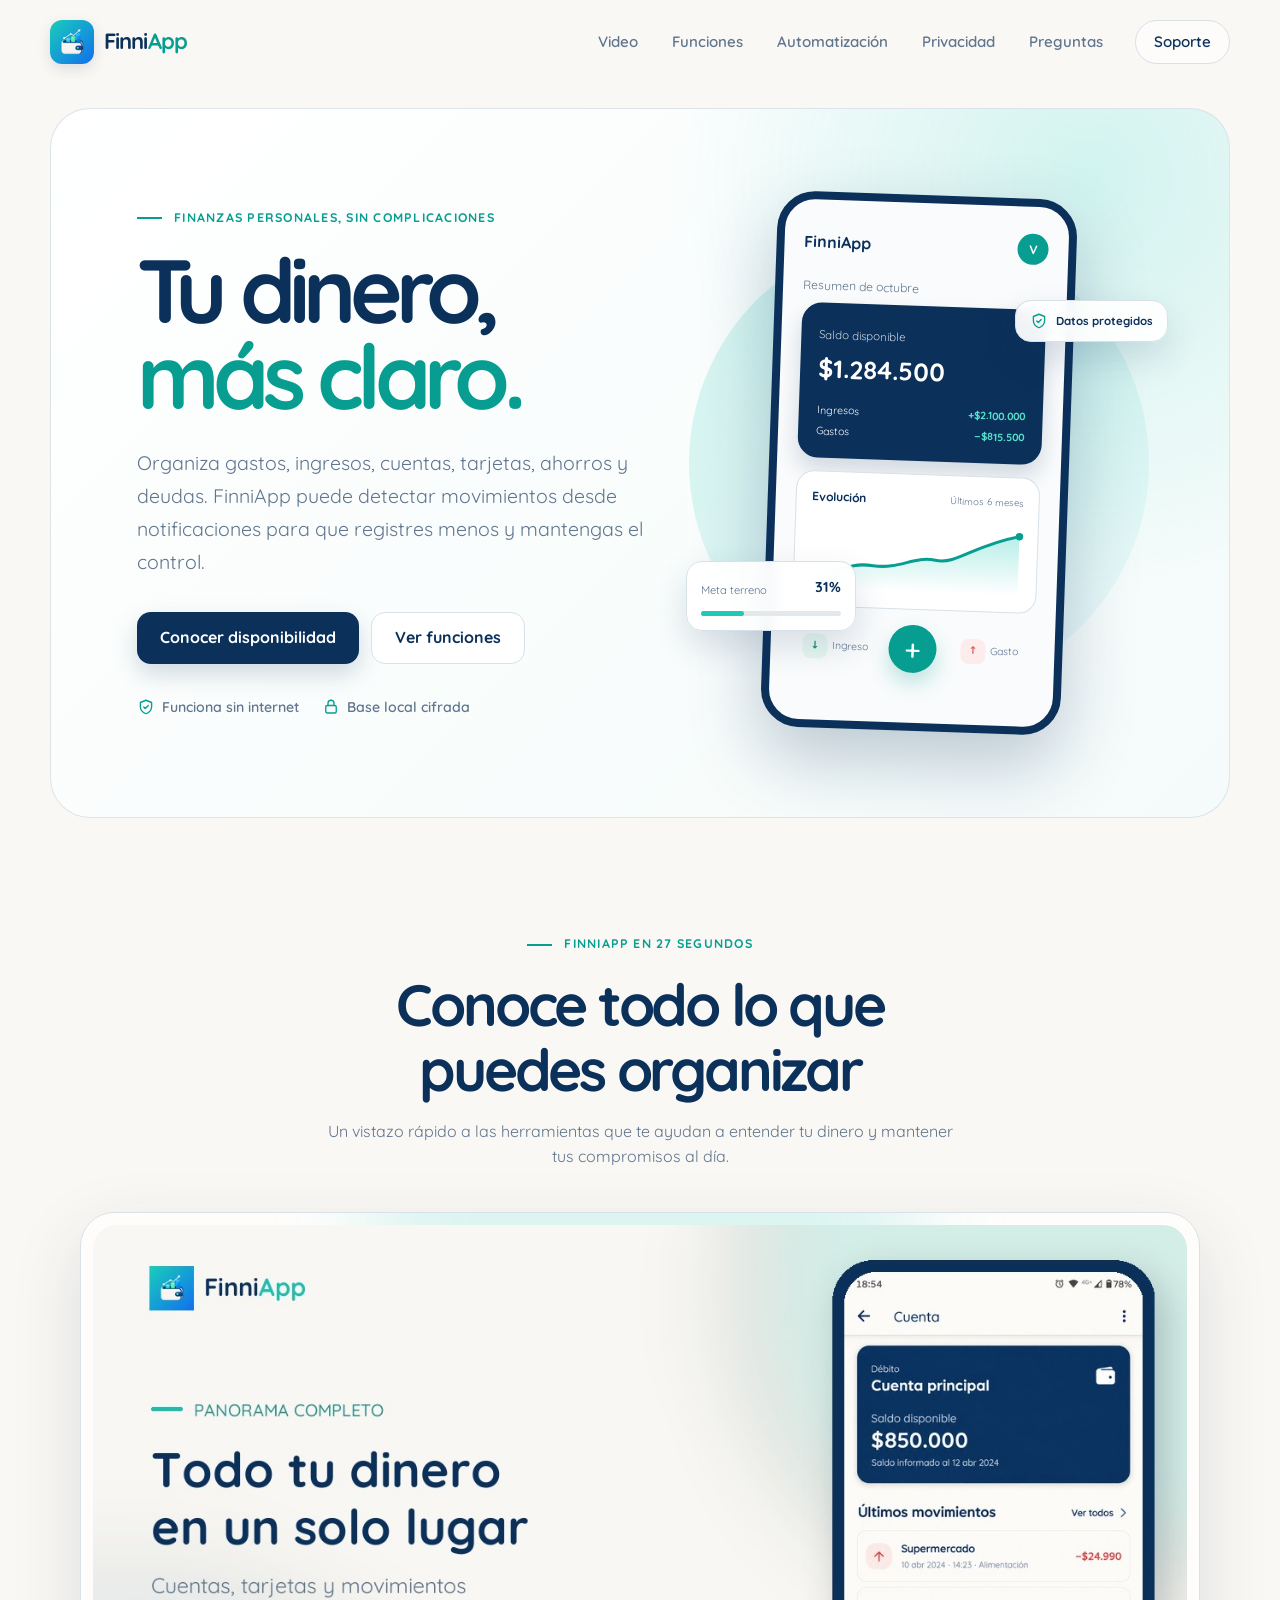
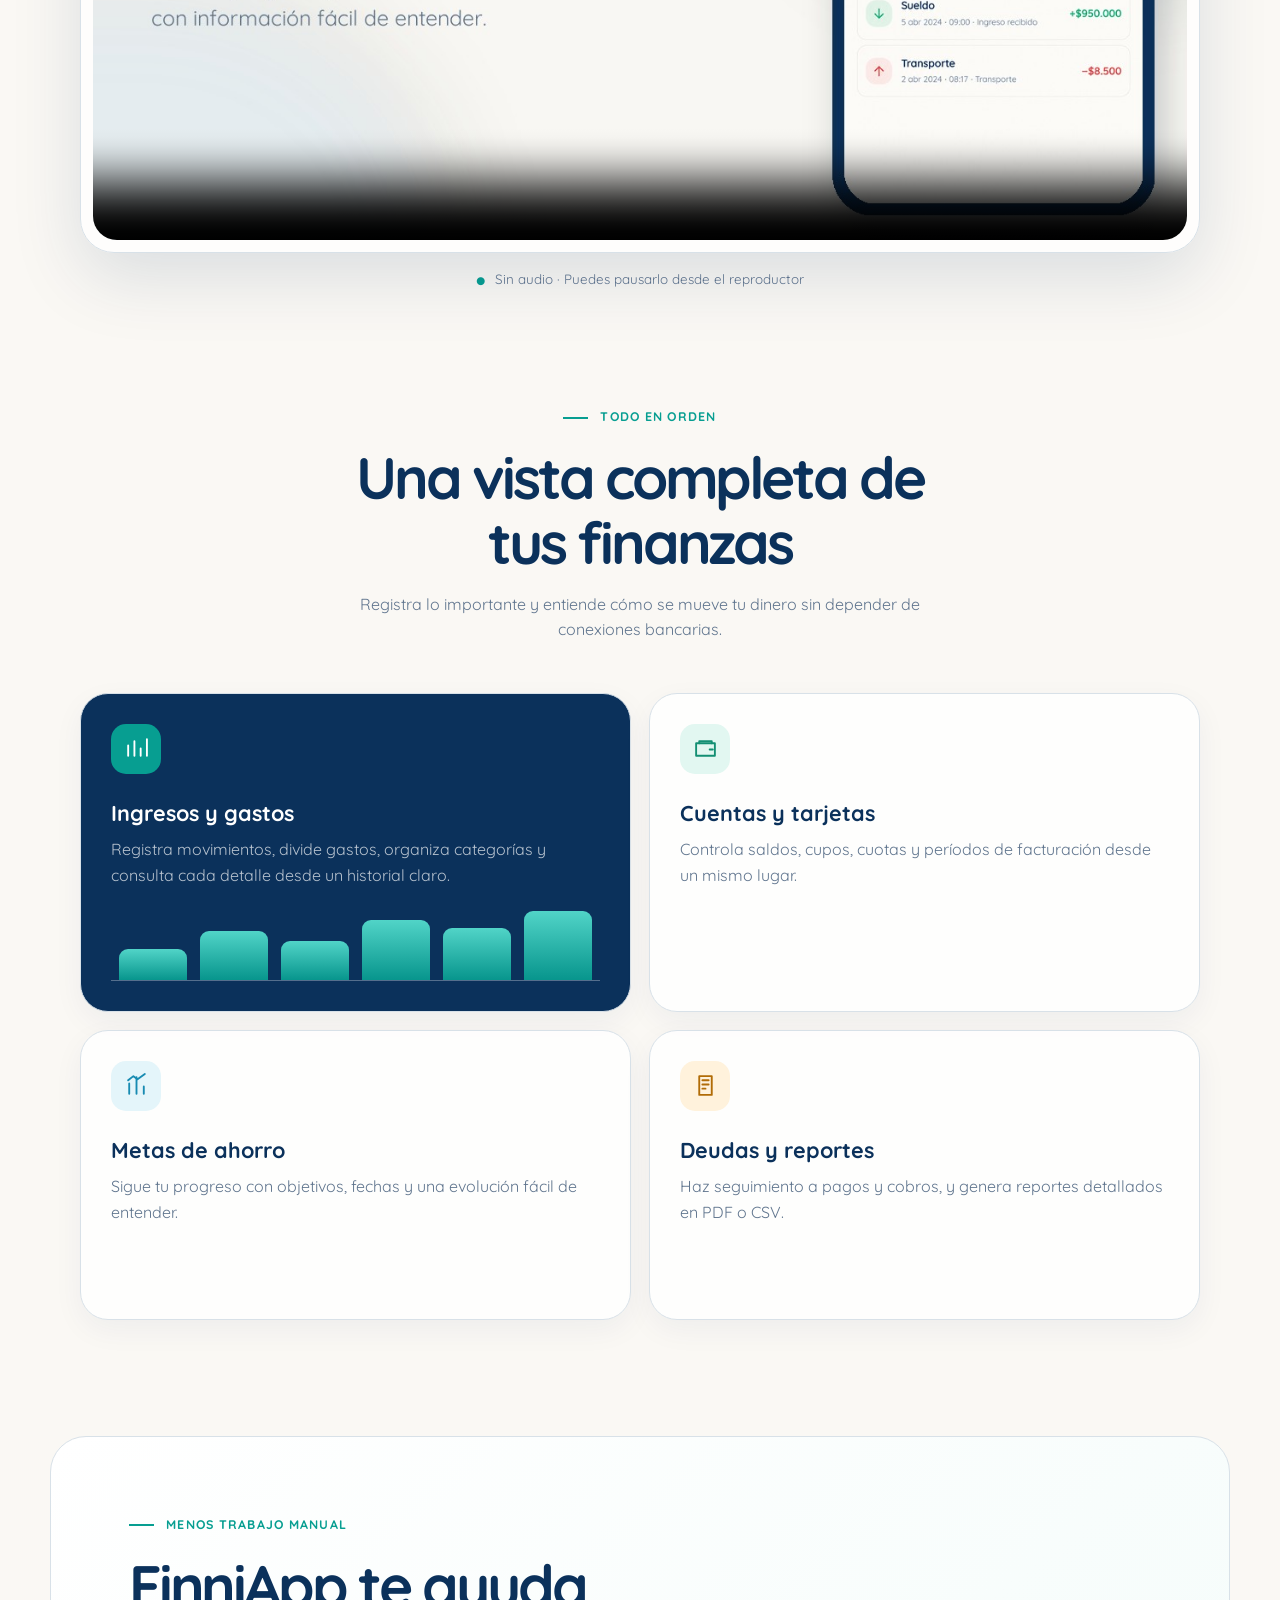
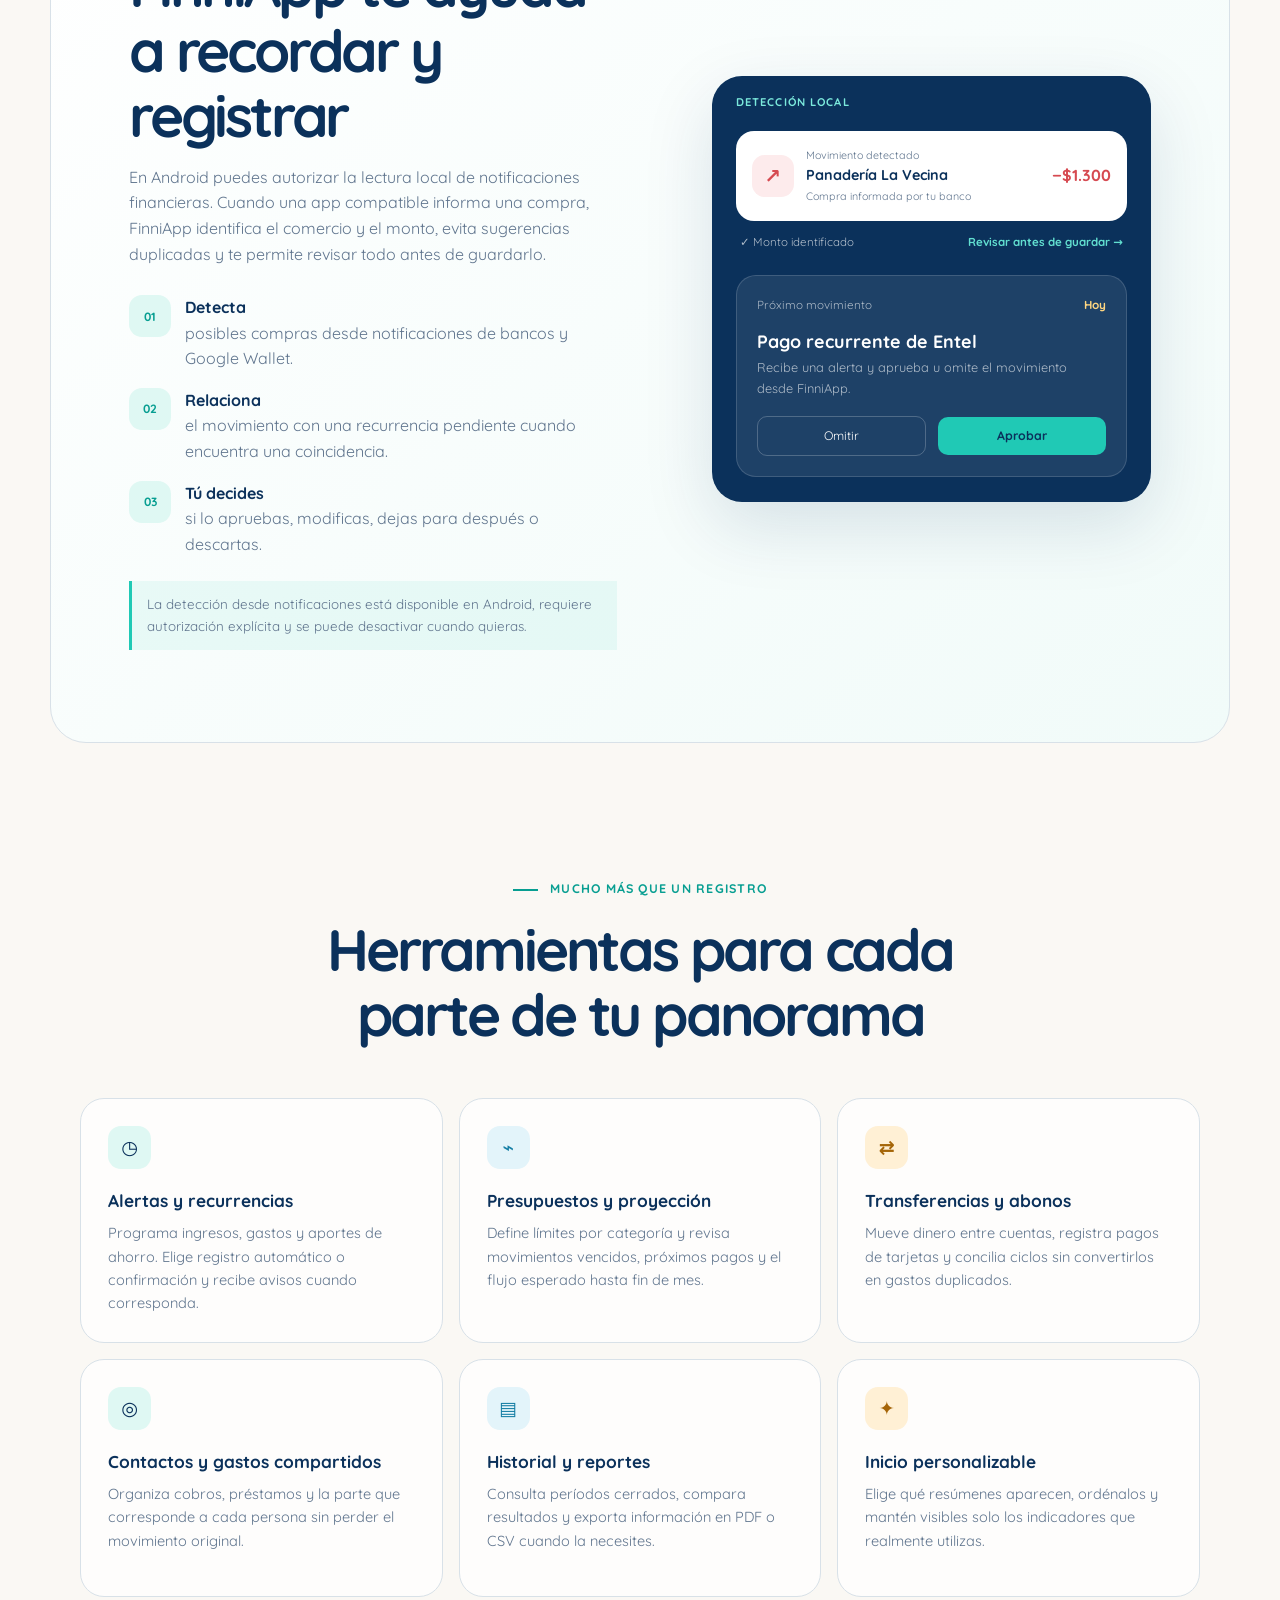
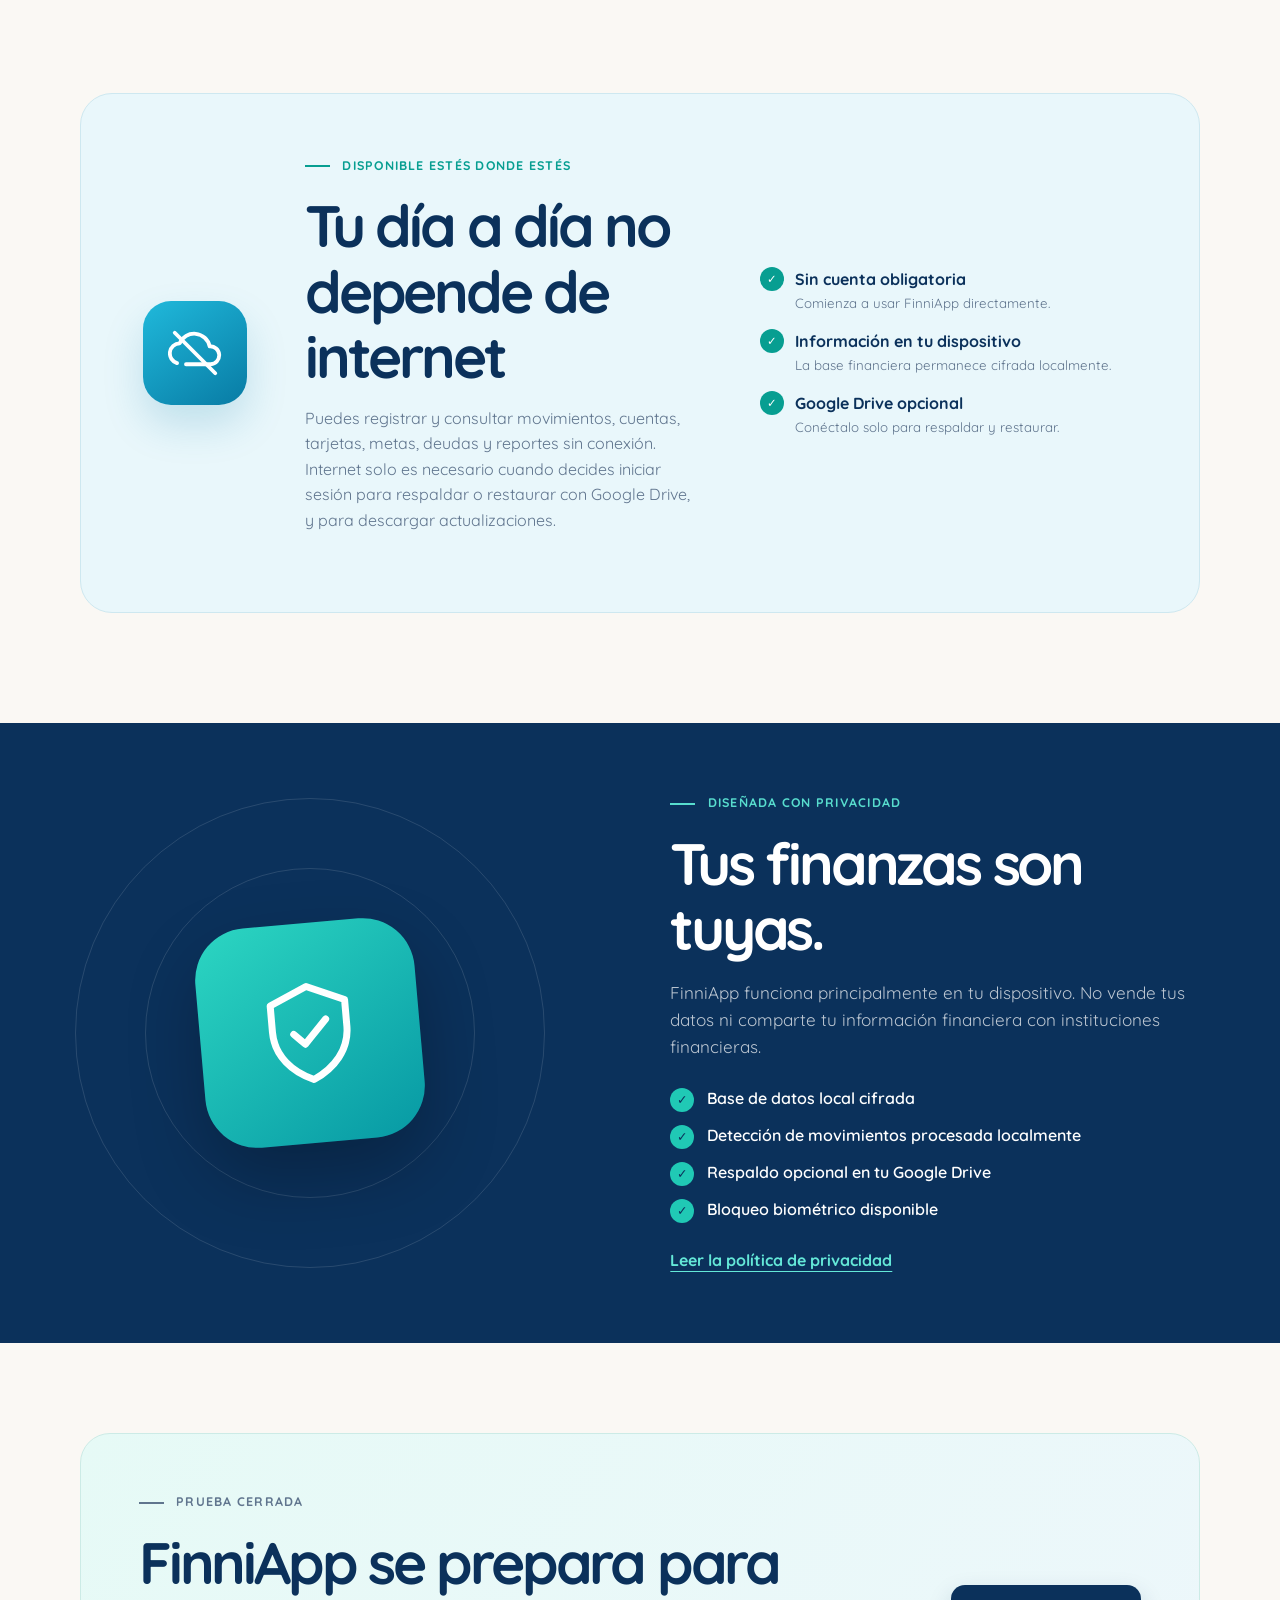
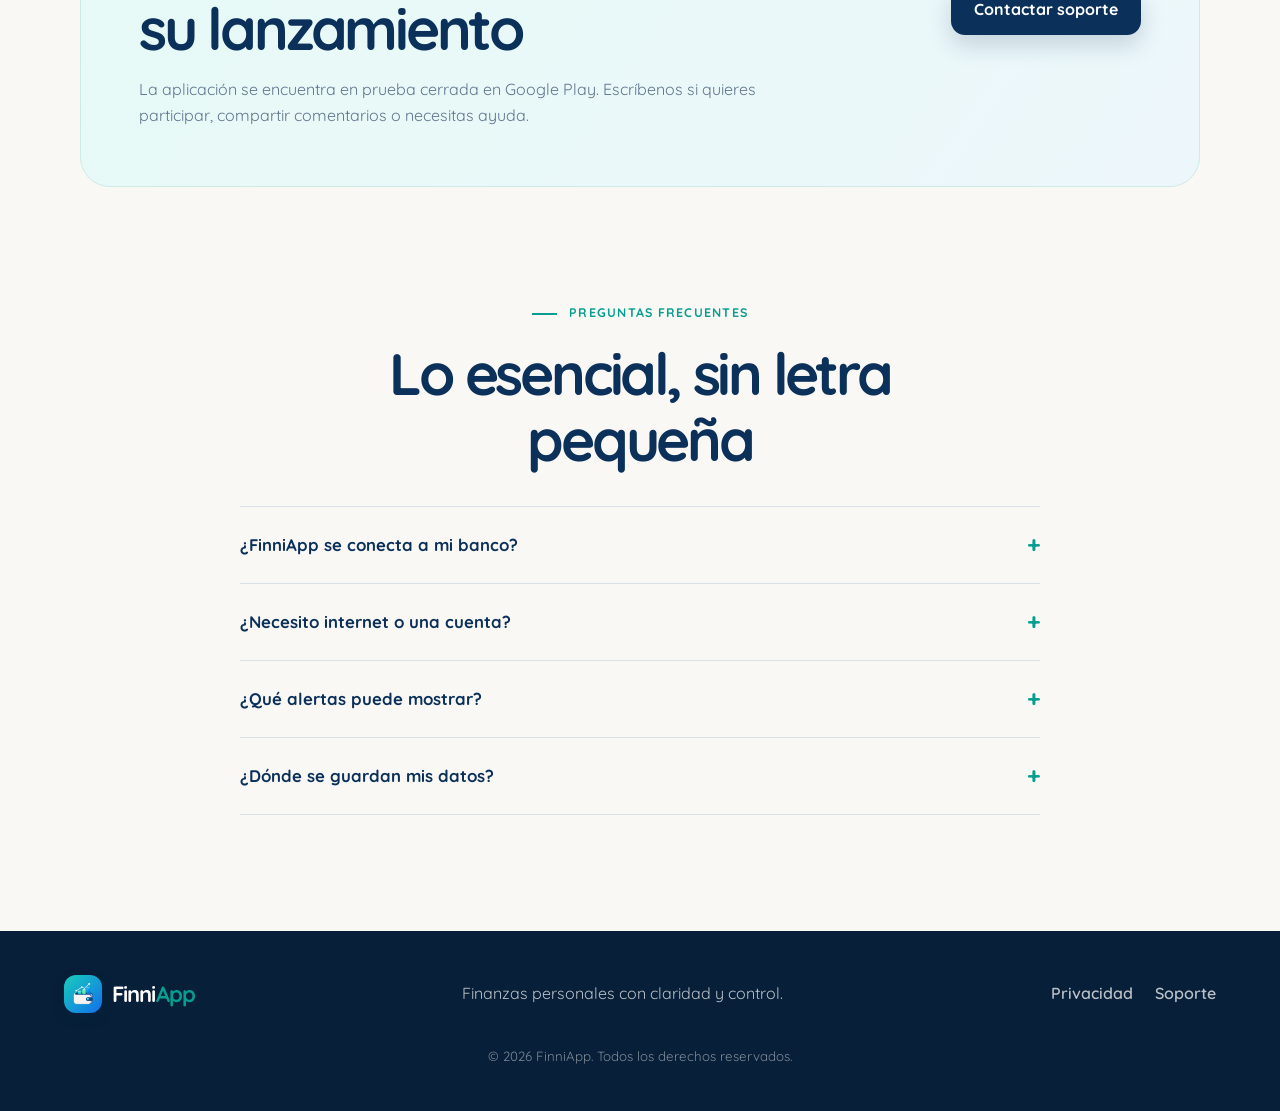
==== commit 3f8eddc7: "feat: add video section to introduce FinniApp" ====
--- a/index.html
+++ b/index.html
@@ -19,12 +19,26 @@
       <span>Finni<span>App</span></span>
     </a>
     <nav aria-label="Navegación principal">
+      <a href="#conoce-finniapp">Video</a>
       <a href="#funciones">Funciones</a>
       <a href="#automatizacion">Automatización</a>
       <a href="#privacidad">Privacidad</a>
       <a href="#preguntas">Preguntas</a>
     </nav>
     <a class="header-action" href="mailto:victorvargassandoval93@gmail.com">Soporte</a>
+    <details class="mobile-menu">
+      <summary aria-label="Abrir menú de navegación">
+        <span></span><span></span><span></span>
+      </summary>
+      <div class="mobile-menu-panel">
+        <a href="#conoce-finniapp">Video</a>
+        <a href="#funciones">Funciones</a>
+        <a href="#automatizacion">Automatización</a>
+        <a href="#privacidad">Privacidad</a>
+        <a href="#preguntas">Preguntas</a>
+        <a href="mailto:victorvargassandoval93@gmail.com">Soporte</a>
+      </div>
+    </details>
   </header>
 
   <main>
@@ -74,6 +88,21 @@
       </div>
     </section>
 
+    <section class="video-section" id="conoce-finniapp" aria-labelledby="video-title">
+      <div class="section-heading">
+        <p class="eyebrow"><span></span> FinniApp en 27 segundos</p>
+        <h2 id="video-title">Conoce todo lo que puedes organizar</h2>
+        <p>Un vistazo rápido a las herramientas que te ayudan a entender tu dinero y mantener tus compromisos al día.</p>
+      </div>
+      <div class="video-frame">
+        <video autoplay muted loop playsinline controls preload="metadata" poster="assets/finniapp-resumen-poster.jpg" aria-label="Video resumen de las principales funciones de FinniApp">
+          <source src="assets/finniapp-resumen.mp4" type="video/mp4">
+          Tu navegador no puede reproducir este video. Puedes <a href="assets/finniapp-resumen.mp4">descargar el resumen de FinniApp</a>.
+        </video>
+      </div>
+      <p class="video-note"><span aria-hidden="true">●</span> Sin audio · Puedes pausarlo desde el reproductor</p>
+    </section>
+
     <section class="feature-section" id="funciones">
       <div class="section-heading">
         <p class="eyebrow"><span></span> Todo en orden</p>
@@ -213,5 +242,10 @@
     <div><a href="privacy.html">Privacidad</a><a href="mailto:victorvargassandoval93@gmail.com">Soporte</a></div>
     <small>© 2026 FinniApp. Todos los derechos reservados.</small>
   </footer>
+  <script>
+    document.querySelectorAll('.mobile-menu a').forEach((link) => {
+      link.addEventListener('click', () => link.closest('details').removeAttribute('open'));
+    });
+  </script>
 </body>
 </html>
--- a/styles.css
+++ b/styles.css
@@ -41,6 +41,38 @@
 nav a { color: var(--blue-gray); }
 nav a:hover { color: var(--navy); }
 .header-action { border: 1px solid var(--border); border-radius: 999px; padding: 9px 18px; background: rgba(255,255,255,.6); }
+.mobile-menu { display: none; position: relative; border: 0; }
+.mobile-menu summary {
+  width: 44px;
+  min-height: 44px;
+  padding: 11px;
+  display: grid;
+  align-content: center;
+  gap: 5px;
+  border: 1px solid var(--border);
+  border-radius: 50%;
+  background: white;
+  box-shadow: 0 5px 14px rgba(11,49,91,.08);
+}
+.mobile-menu summary span { width: 20px; height: 2px; display: block; border-radius: 2px; background: var(--navy); transition: transform .2s, opacity .2s; }
+.mobile-menu[open] summary span:first-child { transform: translateY(7px) rotate(45deg); }
+.mobile-menu[open] summary span:nth-child(2) { opacity: 0; }
+.mobile-menu[open] summary span:last-child { transform: translateY(-7px) rotate(-45deg); }
+.mobile-menu-panel {
+  position: absolute;
+  z-index: 20;
+  top: calc(100% + 10px);
+  right: 0;
+  width: min(270px, calc(100vw - 28px));
+  padding: 10px;
+  display: grid;
+  border: 1px solid var(--border);
+  border-radius: 18px;
+  background: white;
+  box-shadow: 0 18px 45px rgba(11,49,91,.18);
+}
+.mobile-menu-panel a { padding: 11px 14px; border-radius: 10px; color: var(--navy); text-decoration: none; font-weight: 600; }
+.mobile-menu-panel a:hover, .mobile-menu-panel a:focus-visible { background: #edf8f6; }
 
 .hero {
   width: min(1180px, calc(100% - 40px));
@@ -105,13 +137,21 @@
 .floating-goal b { display: block; width: 31%; height: 100%; border-radius: inherit; background: var(--turquoise); }
 .floating-safe { right: -25px; top: 105px; padding: 11px 14px; display: flex; align-items: center; gap: 8px; color: var(--navy); font-size: .72rem; font-weight: 700; }
 
+.video-section { width: min(1120px, calc(100% - 40px)); margin: 0 auto; padding: 116px 0 0; }
+.video-section .section-heading { margin-bottom: 42px; }
+.video-frame { position: relative; padding: 12px; border: 1px solid var(--border); border-radius: 34px; background: rgba(255,255,255,.78); box-shadow: var(--shadow); overflow: hidden; }
+.video-frame::before { content: ""; position: absolute; inset: -25% 25% auto; height: 50%; border-radius: 50%; background: rgba(32,201,181,.15); filter: blur(45px); pointer-events: none; }
+.video-frame video { position: relative; width: 100%; aspect-ratio: 16 / 9; display: block; border-radius: 24px; background: #edf5f5; object-fit: cover; }
+.video-note { margin: 16px 0 0; color: var(--blue-gray); text-align: center; font-size: .84rem; }
+.video-note span { margin-right: 6px; color: var(--turquoise-dark); font-size: .65rem; }
+
 .feature-section, .capabilities-section, .faq-section { width: min(1120px, calc(100% - 40px)); margin: 0 auto; padding: 116px 0; }
 .section-heading { max-width: 630px; margin: 0 auto 50px; text-align: center; }
 .section-heading h2, .privacy-copy h2, .availability h2 { margin: 0; font-size: clamp(2.25rem, 4.8vw, 3.65rem); line-height: 1.12; letter-spacing: -.055em; }
 .section-heading > p:last-child, .availability p { color: var(--blue-gray); }
 .feature-grid { display: grid; grid-template-columns: repeat(2, 1fr); gap: 18px; }
-.feature { min-height: 270px; padding: 30px; border: 1px solid var(--border); border-radius: var(--radius); background: rgba(255,255,255,.84); box-shadow: 0 10px 30px rgba(11,49,91,.05); }
-.feature.featured { grid-row: span 2; min-height: 558px; background: var(--navy); color: white; display: flex; flex-direction: column; }
+.feature { min-height: 290px; padding: 30px; border: 1px solid var(--border); border-radius: var(--radius); background: rgba(255,255,255,.84); box-shadow: 0 10px 30px rgba(11,49,91,.05); }
+.feature.featured { min-height: 290px; background: var(--navy); color: white; display: flex; flex-direction: column; }
 .feature-icon { width: 50px; height: 50px; display: grid; place-items: center; border-radius: 15px; color: #fff; background: var(--turquoise-dark); }
 .feature-icon.mint { color: #138f73; background: #e2f7f1; }
 .feature-icon.blue { color: #188bb2; background: #e4f5fa; }
@@ -120,7 +160,7 @@
 .feature h3 { margin: 22px 0 7px; font-size: 1.35rem; }
 .feature p { margin: 0; color: var(--blue-gray); }
 .feature.featured p { color: rgba(255,255,255,.7); }
-.mini-chart { height: 200px; margin-top: auto; padding: 25px 10px 0; display: flex; align-items: end; gap: 13px; border-bottom: 1px solid rgba(255,255,255,.3); }
+.mini-chart { height: 92px; margin-top: auto; padding: 18px 8px 0; display: flex; align-items: end; gap: 13px; border-bottom: 1px solid rgba(255,255,255,.3); }
 .mini-chart i { flex: 1; border-radius: 9px 9px 0 0; background: linear-gradient(to top, var(--turquoise-dark), #57e2d1); opacity: .92; }
 
 .automation-section { width: min(1180px, calc(100% - 40px)); margin: 0 auto 20px; padding: clamp(45px, 7vw, 78px); display: grid; grid-template-columns: 1fr .9fr; align-items: center; gap: clamp(45px, 8vw, 95px); border: 1px solid var(--border); border-radius: 36px; background: linear-gradient(140deg, #fff, #f1fbf9); overflow: hidden; }
@@ -208,6 +248,8 @@
 
 @media (max-width: 900px) {
   nav { display: none; }
+  .header-action { display: none; }
+  .mobile-menu { display: block; margin-left: auto; }
   .hero { grid-template-columns: 1fr; padding-bottom: 40px; }
   .hero-copy { text-align: center; }
   .hero-lead { margin-inline: auto; }
@@ -236,8 +278,12 @@
   .floating-goal { left: 0; }
   .floating-safe { right: 0; }
   .feature-section, .capabilities-section, .faq-section { padding: 82px 0; }
+  .video-section { width: calc(100% - 20px); padding-top: 82px; }
+  .video-section .section-heading { padding-inline: 10px; }
+  .video-frame { padding: 5px; border-radius: 20px; }
+  .video-frame video { border-radius: 15px; }
   .feature-grid { grid-template-columns: 1fr; }
-  .feature.featured { grid-row: auto; min-height: 480px; }
+  .feature.featured { min-height: 340px; }
   .privacy-section { padding: 60px 24px; }
   .automation-section { width: calc(100% - 20px); padding: 42px 20px; border-radius: 28px; }
   .notification-card { grid-template-columns: auto 1fr; }
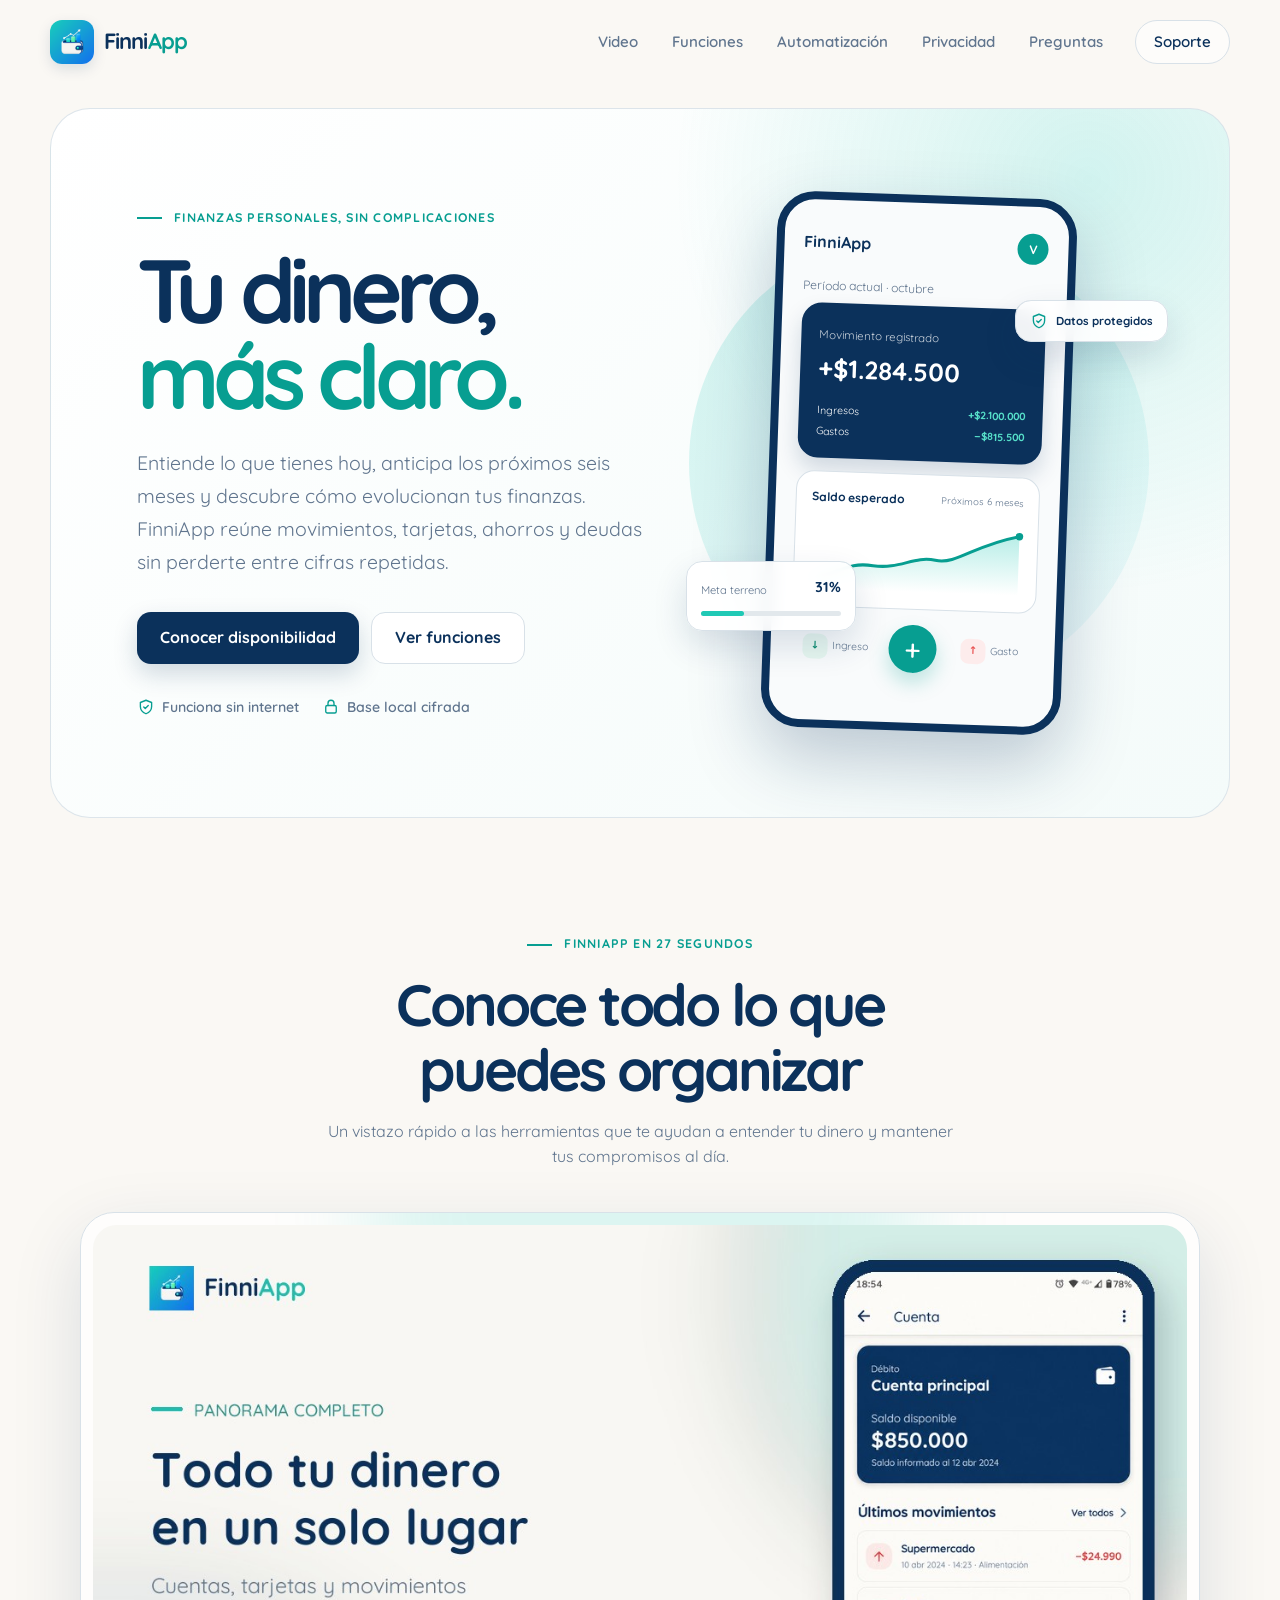
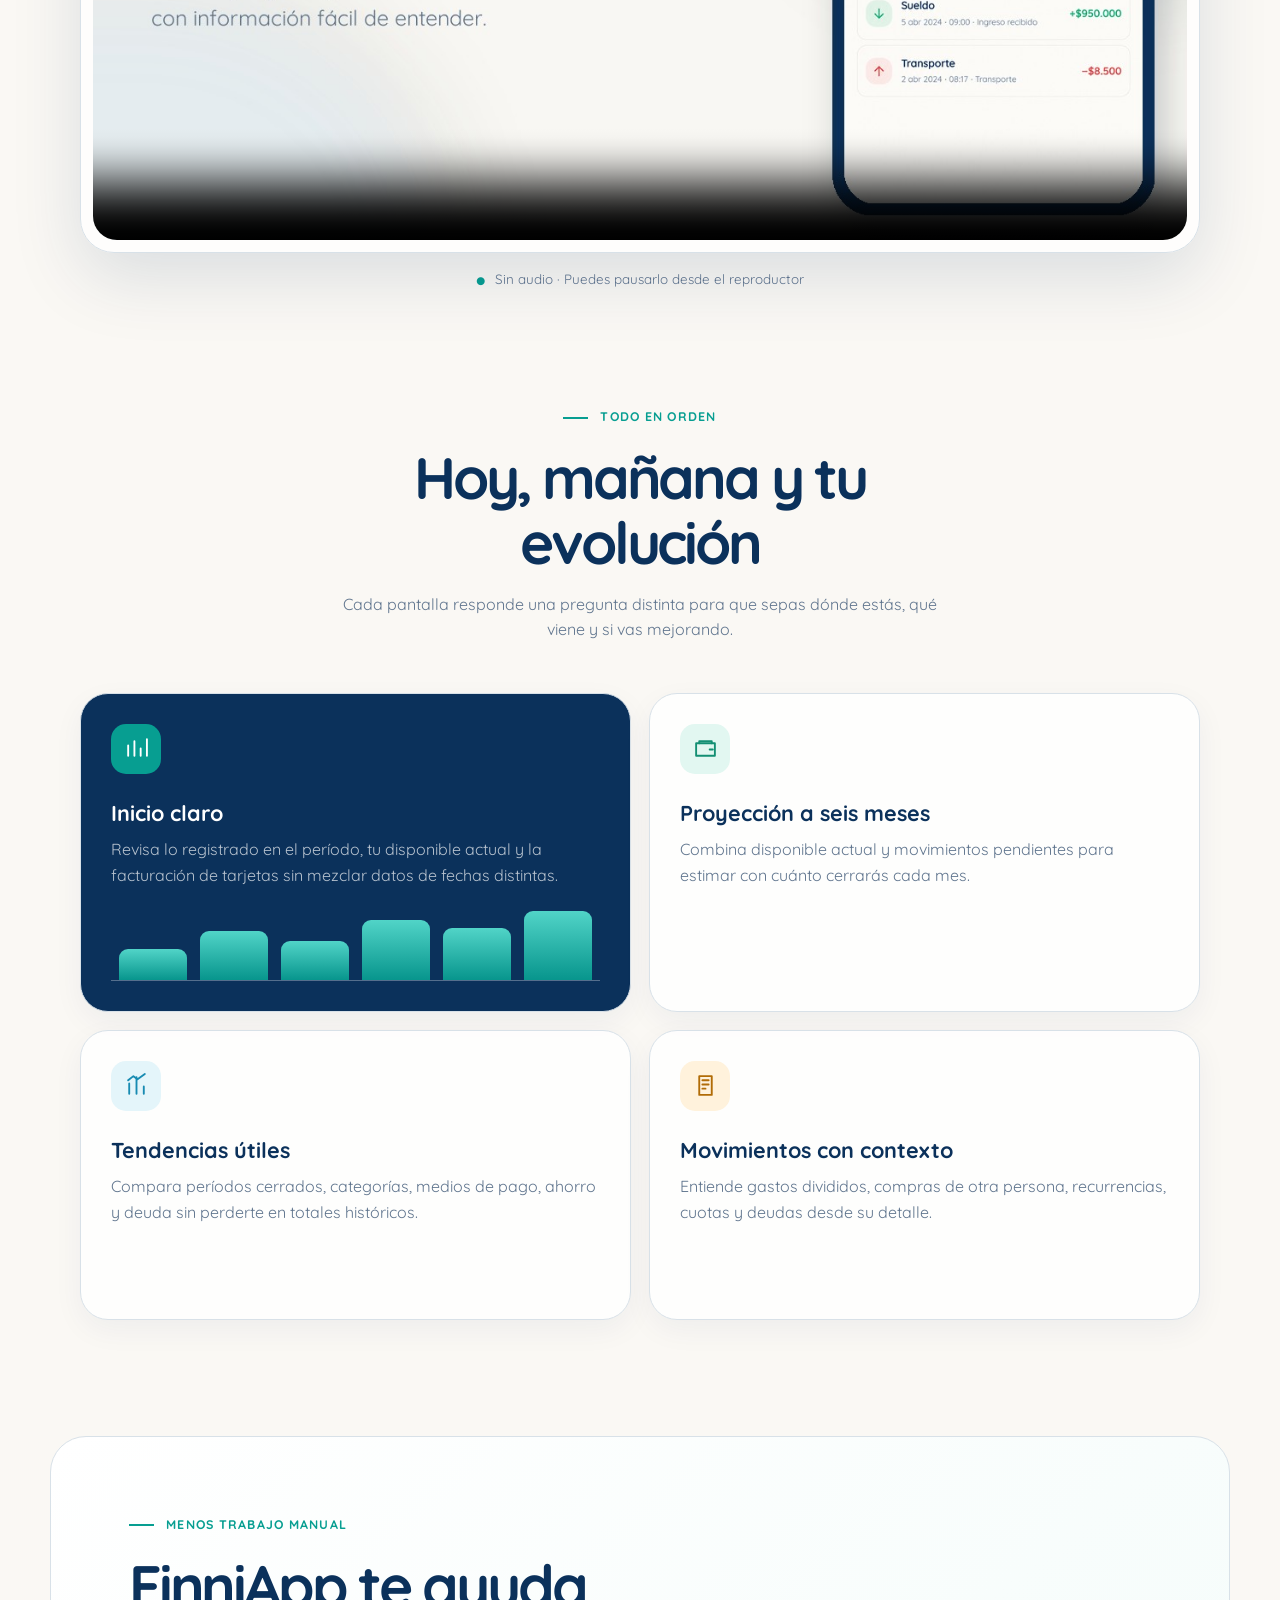
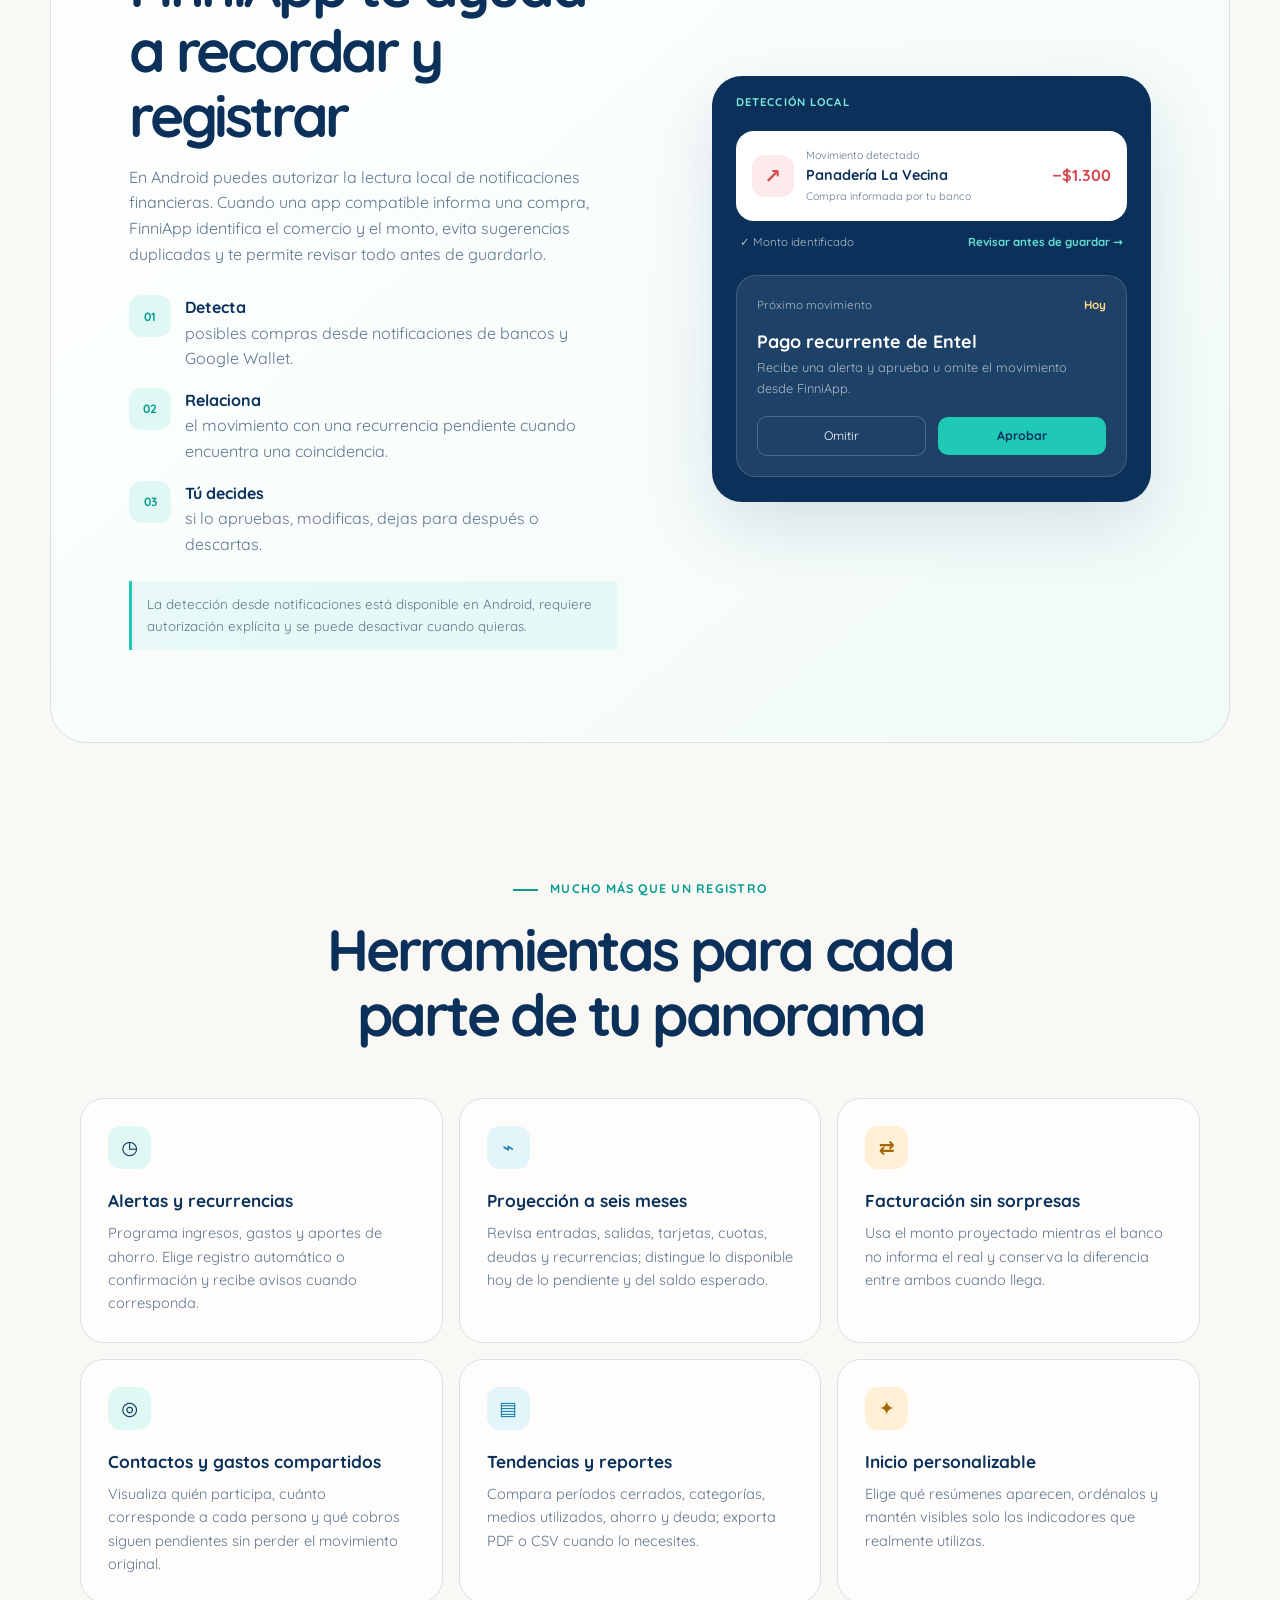
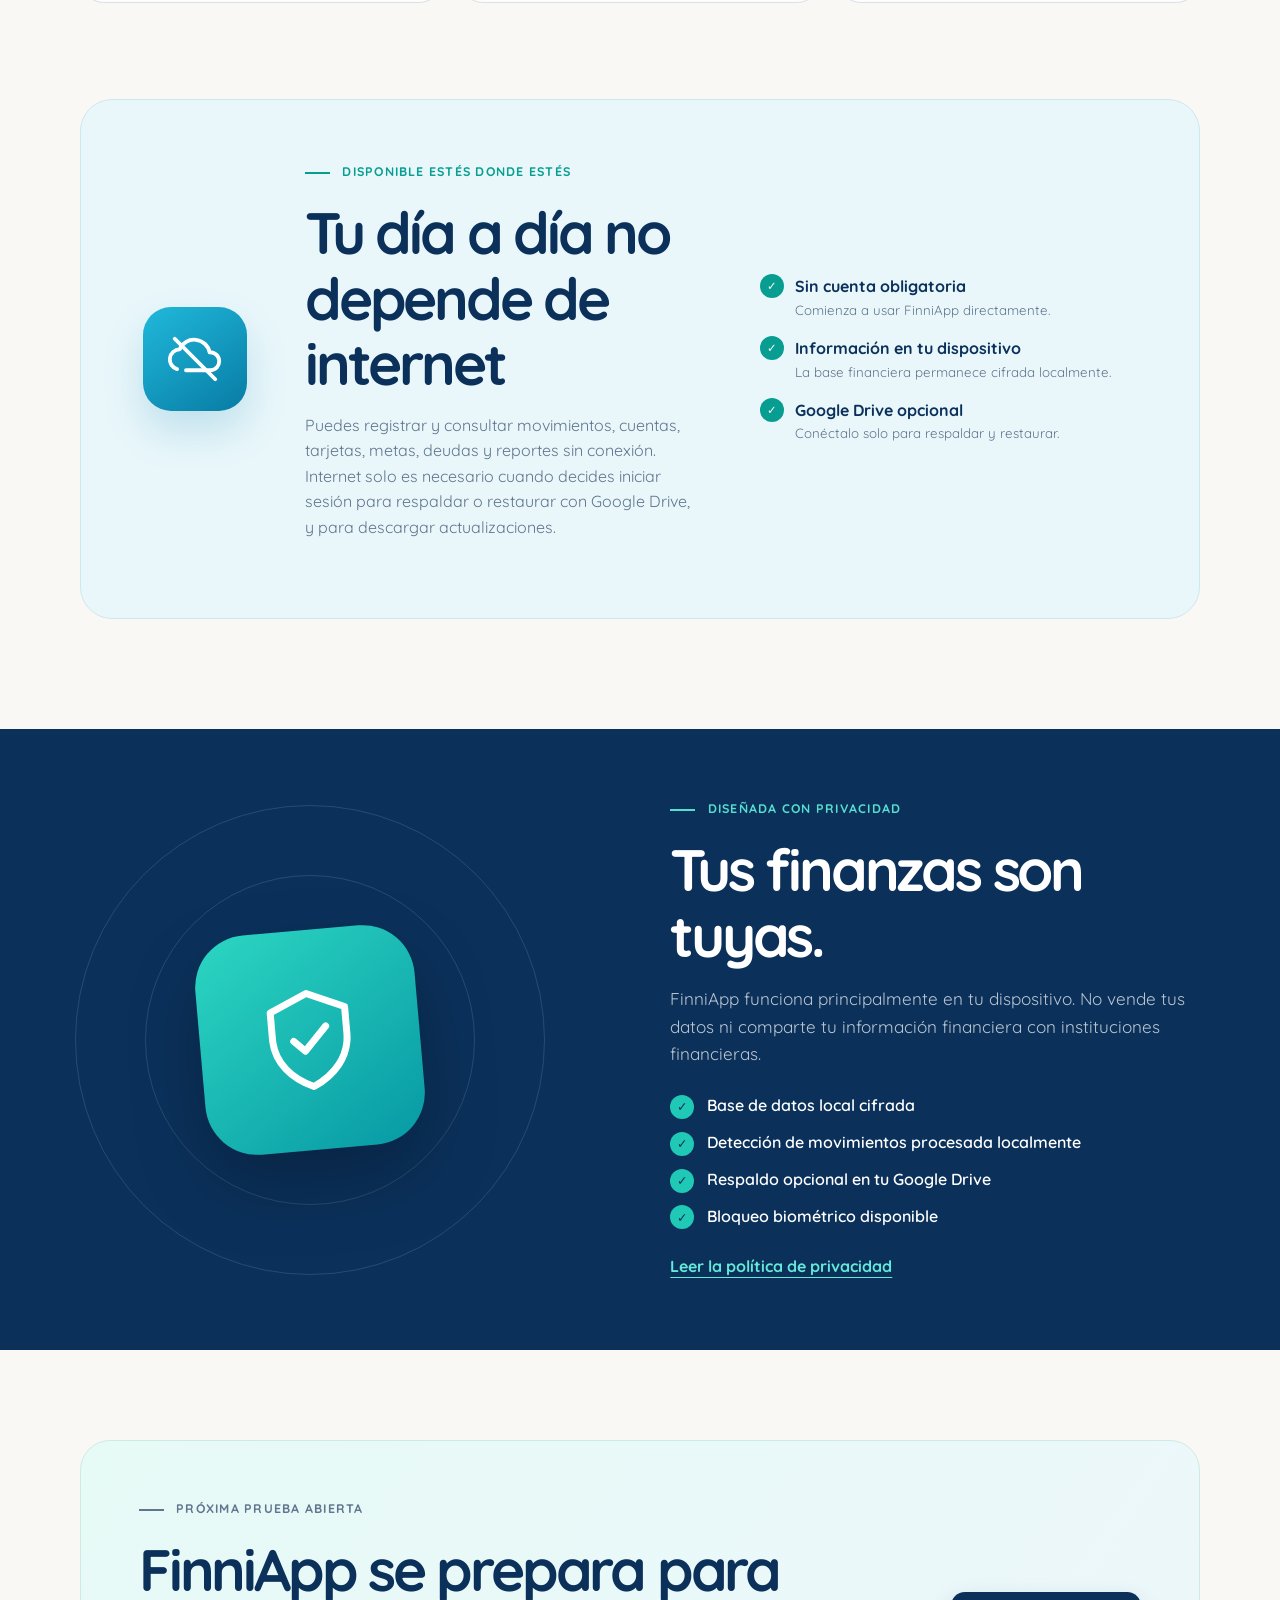
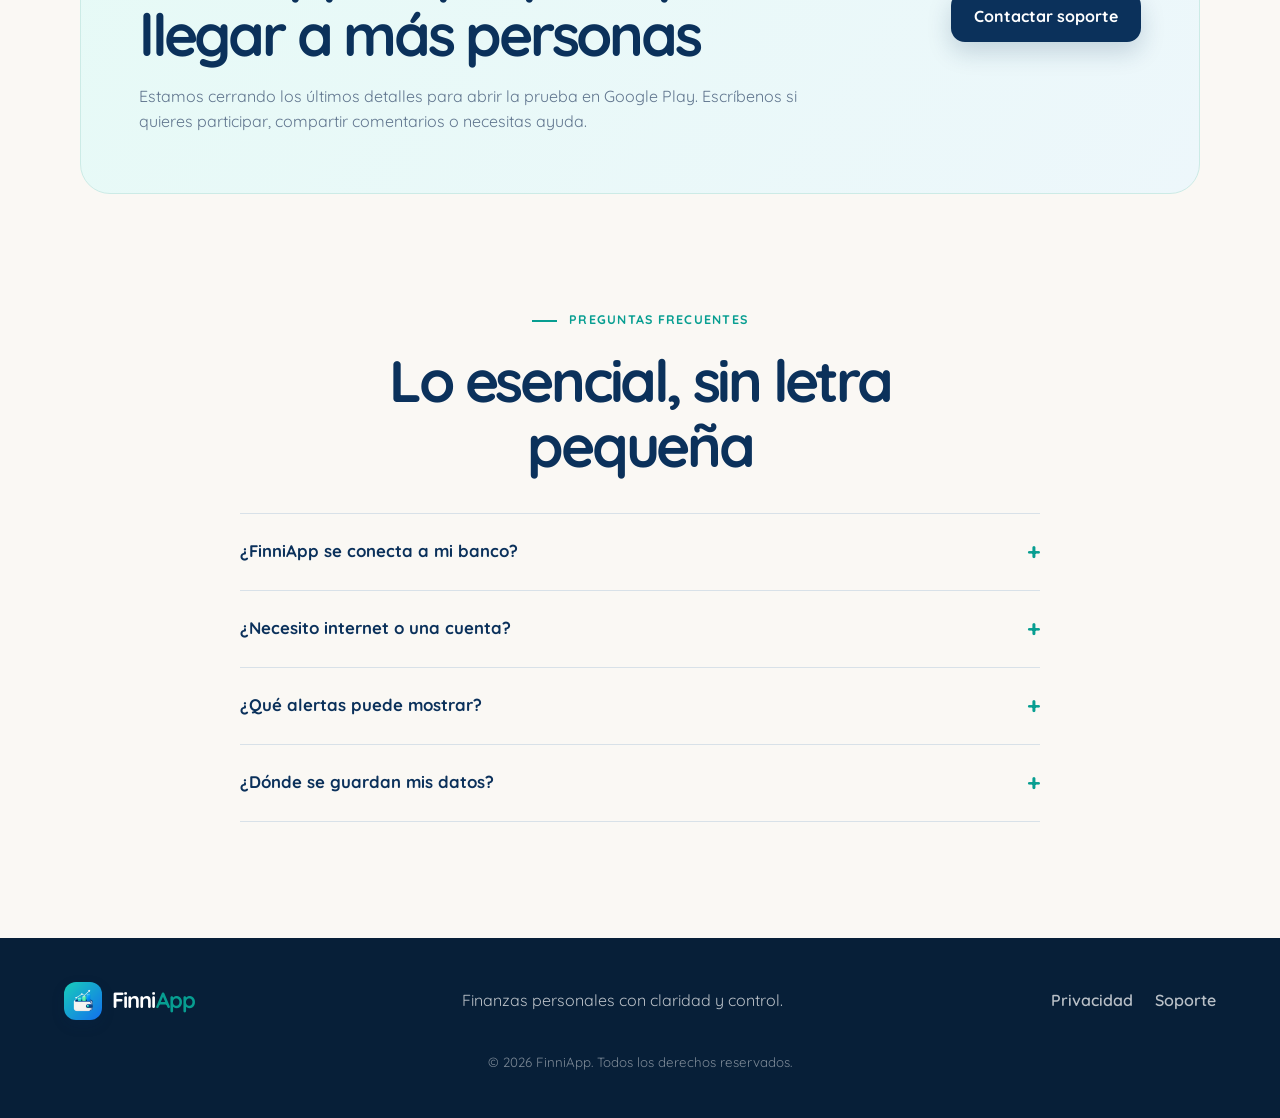
==== commit 977eaa20: "feat: actualiza la web con proyeccion y tendencias" ====
--- a/index.html
+++ b/index.html
@@ -4,7 +4,7 @@
   <meta charset="utf-8">
   <meta name="viewport" content="width=device-width, initial-scale=1">
   <meta name="theme-color" content="#0B315B">
-  <meta name="description" content="FinniApp organiza gastos, ingresos, cuentas, tarjetas, ahorros y deudas. Detecta movimientos desde notificaciones y funciona sin internet, con respaldo opcional en Google Drive.">
+  <meta name="description" content="FinniApp organiza tu presente, proyecta los próximos seis meses y convierte tus movimientos, tarjetas, ahorros y deudas en decisiones claras.">
   <title>FinniApp · Tus finanzas, más claras</title>
   <link rel="preconnect" href="https://fonts.googleapis.com">
   <link rel="preconnect" href="https://fonts.gstatic.com" crossorigin>
@@ -46,7 +46,7 @@
       <div class="hero-copy">
         <p class="eyebrow"><span></span> Finanzas personales, sin complicaciones</p>
         <h1>Tu dinero,<br><em>más claro.</em></h1>
-        <p class="hero-lead">Organiza gastos, ingresos, cuentas, tarjetas, ahorros y deudas. FinniApp puede detectar movimientos desde notificaciones para que registres menos y mantengas el control.</p>
+        <p class="hero-lead">Entiende lo que tienes hoy, anticipa los próximos seis meses y descubre cómo evolucionan tus finanzas. FinniApp reúne movimientos, tarjetas, ahorros y deudas sin perderte entre cifras repetidas.</p>
         <div class="hero-actions">
           <a class="button button-primary" href="#disponibilidad">Conocer disponibilidad</a>
           <a class="button button-quiet" href="#funciones">Ver funciones</a>
@@ -61,15 +61,15 @@
         <div class="halo"></div>
         <div class="phone">
           <div class="phone-top"><span>FinniApp</span><span class="avatar">V</span></div>
-          <p class="period">Resumen de octubre</p>
+          <p class="period">Período actual · octubre</p>
           <div class="balance-card">
-            <span>Saldo disponible</span>
-            <strong>$1.284.500</strong>
+            <span>Movimiento registrado</span>
+            <strong>+$1.284.500</strong>
             <div class="balance-meta"><span>Ingresos</span><b>+$2.100.000</b></div>
             <div class="balance-meta"><span>Gastos</span><b>−$815.500</b></div>
           </div>
           <div class="chart-card">
-            <div><strong>Evolución</strong><span>Últimos 6 meses</span></div>
+            <div><strong>Saldo esperado</strong><span>Próximos 6 meses</span></div>
             <svg viewBox="0 0 280 100" role="img" aria-label="Gráfico con tendencia positiva">
               <defs><linearGradient id="area" x1="0" y1="0" x2="0" y2="1"><stop offset="0" stop-color="#20C9B5" stop-opacity=".32"/><stop offset="1" stop-color="#20C9B5" stop-opacity="0"/></linearGradient></defs>
               <path class="chart-area" d="M4 84 C42 77 48 61 84 65 S137 50 166 55 S216 33 276 20 V98 H4Z"/>
@@ -106,30 +106,30 @@
     <section class="feature-section" id="funciones">
       <div class="section-heading">
         <p class="eyebrow"><span></span> Todo en orden</p>
-        <h2>Una vista completa de tus finanzas</h2>
-        <p>Registra lo importante y entiende cómo se mueve tu dinero sin depender de conexiones bancarias.</p>
+        <h2>Hoy, mañana y tu evolución</h2>
+        <p>Cada pantalla responde una pregunta distinta para que sepas dónde estás, qué viene y si vas mejorando.</p>
       </div>
       <div class="feature-grid">
         <article class="feature featured">
           <div class="feature-icon"><svg viewBox="0 0 24 24" aria-hidden="true"><path d="M4 19V9M10 19V5M16 19v-7M22 19V3"/></svg></div>
-          <h3>Ingresos y gastos</h3>
-          <p>Registra movimientos, divide gastos, organiza categorías y consulta cada detalle desde un historial claro.</p>
+          <h3>Inicio claro</h3>
+          <p>Revisa lo registrado en el período, tu disponible actual y la facturación de tarjetas sin mezclar datos de fechas distintas.</p>
           <div class="mini-chart"><i style="height:42%"></i><i style="height:66%"></i><i style="height:53%"></i><i style="height:82%"></i><i style="height:70%"></i><i style="height:94%"></i></div>
         </article>
         <article class="feature">
           <div class="feature-icon mint"><svg viewBox="0 0 24 24" aria-hidden="true"><path d="M3 7h18v12H3zM16 13h3"/><path d="M6 7V5h12v2"/></svg></div>
-          <h3>Cuentas y tarjetas</h3>
-          <p>Controla saldos, cupos, cuotas y períodos de facturación desde un mismo lugar.</p>
+          <h3>Proyección a seis meses</h3>
+          <p>Combina disponible actual y movimientos pendientes para estimar con cuánto cerrarás cada mes.</p>
         </article>
         <article class="feature">
           <div class="feature-icon blue"><svg viewBox="0 0 24 24" aria-hidden="true"><path d="M5 20V10M12 20V4M19 20v-7"/><path d="m4 7 5-4 4 3 7-5"/></svg></div>
-          <h3>Metas de ahorro</h3>
-          <p>Sigue tu progreso con objetivos, fechas y una evolución fácil de entender.</p>
+          <h3>Tendencias útiles</h3>
+          <p>Compara períodos cerrados, categorías, medios de pago, ahorro y deuda sin perderte en totales históricos.</p>
         </article>
         <article class="feature">
           <div class="feature-icon amber"><svg viewBox="0 0 24 24" aria-hidden="true"><path d="M6 3h12v18H6zM9 7h6M9 11h6M9 15h3"/></svg></div>
-          <h3>Deudas y reportes</h3>
-          <p>Haz seguimiento a pagos y cobros, y genera reportes detallados en PDF o CSV.</p>
+          <h3>Movimientos con contexto</h3>
+          <p>Entiende gastos divididos, compras de otra persona, recurrencias, cuotas y deudas desde su detalle.</p>
         </article>
       </div>
     </section>
@@ -170,10 +170,10 @@
       </div>
       <div class="capability-grid">
         <article><span>◷</span><h3>Alertas y recurrencias</h3><p>Programa ingresos, gastos y aportes de ahorro. Elige registro automático o confirmación y recibe avisos cuando corresponda.</p></article>
-        <article><span>⌁</span><h3>Presupuestos y proyección</h3><p>Define límites por categoría y revisa movimientos vencidos, próximos pagos y el flujo esperado hasta fin de mes.</p></article>
-        <article><span>⇄</span><h3>Transferencias y abonos</h3><p>Mueve dinero entre cuentas, registra pagos de tarjetas y concilia ciclos sin convertirlos en gastos duplicados.</p></article>
-        <article><span>◎</span><h3>Contactos y gastos compartidos</h3><p>Organiza cobros, préstamos y la parte que corresponde a cada persona sin perder el movimiento original.</p></article>
-        <article><span>▤</span><h3>Historial y reportes</h3><p>Consulta períodos cerrados, compara resultados y exporta información en PDF o CSV cuando la necesites.</p></article>
+        <article><span>⌁</span><h3>Proyección a seis meses</h3><p>Revisa entradas, salidas, tarjetas, cuotas, deudas y recurrencias; distingue lo disponible hoy de lo pendiente y del saldo esperado.</p></article>
+        <article><span>⇄</span><h3>Facturación sin sorpresas</h3><p>Usa el monto proyectado mientras el banco no informa el real y conserva la diferencia entre ambos cuando llega.</p></article>
+        <article><span>◎</span><h3>Contactos y gastos compartidos</h3><p>Visualiza quién participa, cuánto corresponde a cada persona y qué cobros siguen pendientes sin perder el movimiento original.</p></article>
+        <article><span>▤</span><h3>Tendencias y reportes</h3><p>Compara períodos cerrados, categorías, medios utilizados, ahorro y deuda; exporta PDF o CSV cuando lo necesites.</p></article>
         <article><span>✦</span><h3>Inicio personalizable</h3><p>Elige qué resúmenes aparecen, ordénalos y mantén visibles solo los indicadores que realmente utilizas.</p></article>
       </div>
     </section>
@@ -215,9 +215,9 @@
 
     <section class="availability" id="disponibilidad">
       <div>
-        <p class="eyebrow"><span></span> Prueba cerrada</p>
-        <h2>FinniApp se prepara para su lanzamiento</h2>
-        <p>La aplicación se encuentra en prueba cerrada en Google Play. Escríbenos si quieres participar, compartir comentarios o necesitas ayuda.</p>
+        <p class="eyebrow"><span></span> Próxima prueba abierta</p>
+        <h2>FinniApp se prepara para llegar a más personas</h2>
+        <p>Estamos cerrando los últimos detalles para abrir la prueba en Google Play. Escríbenos si quieres participar, compartir comentarios o necesitas ayuda.</p>
       </div>
       <a class="button button-primary" href="mailto:victorvargassandoval93@gmail.com?subject=Consulta%20sobre%20FinniApp">Contactar soporte</a>
     </section>
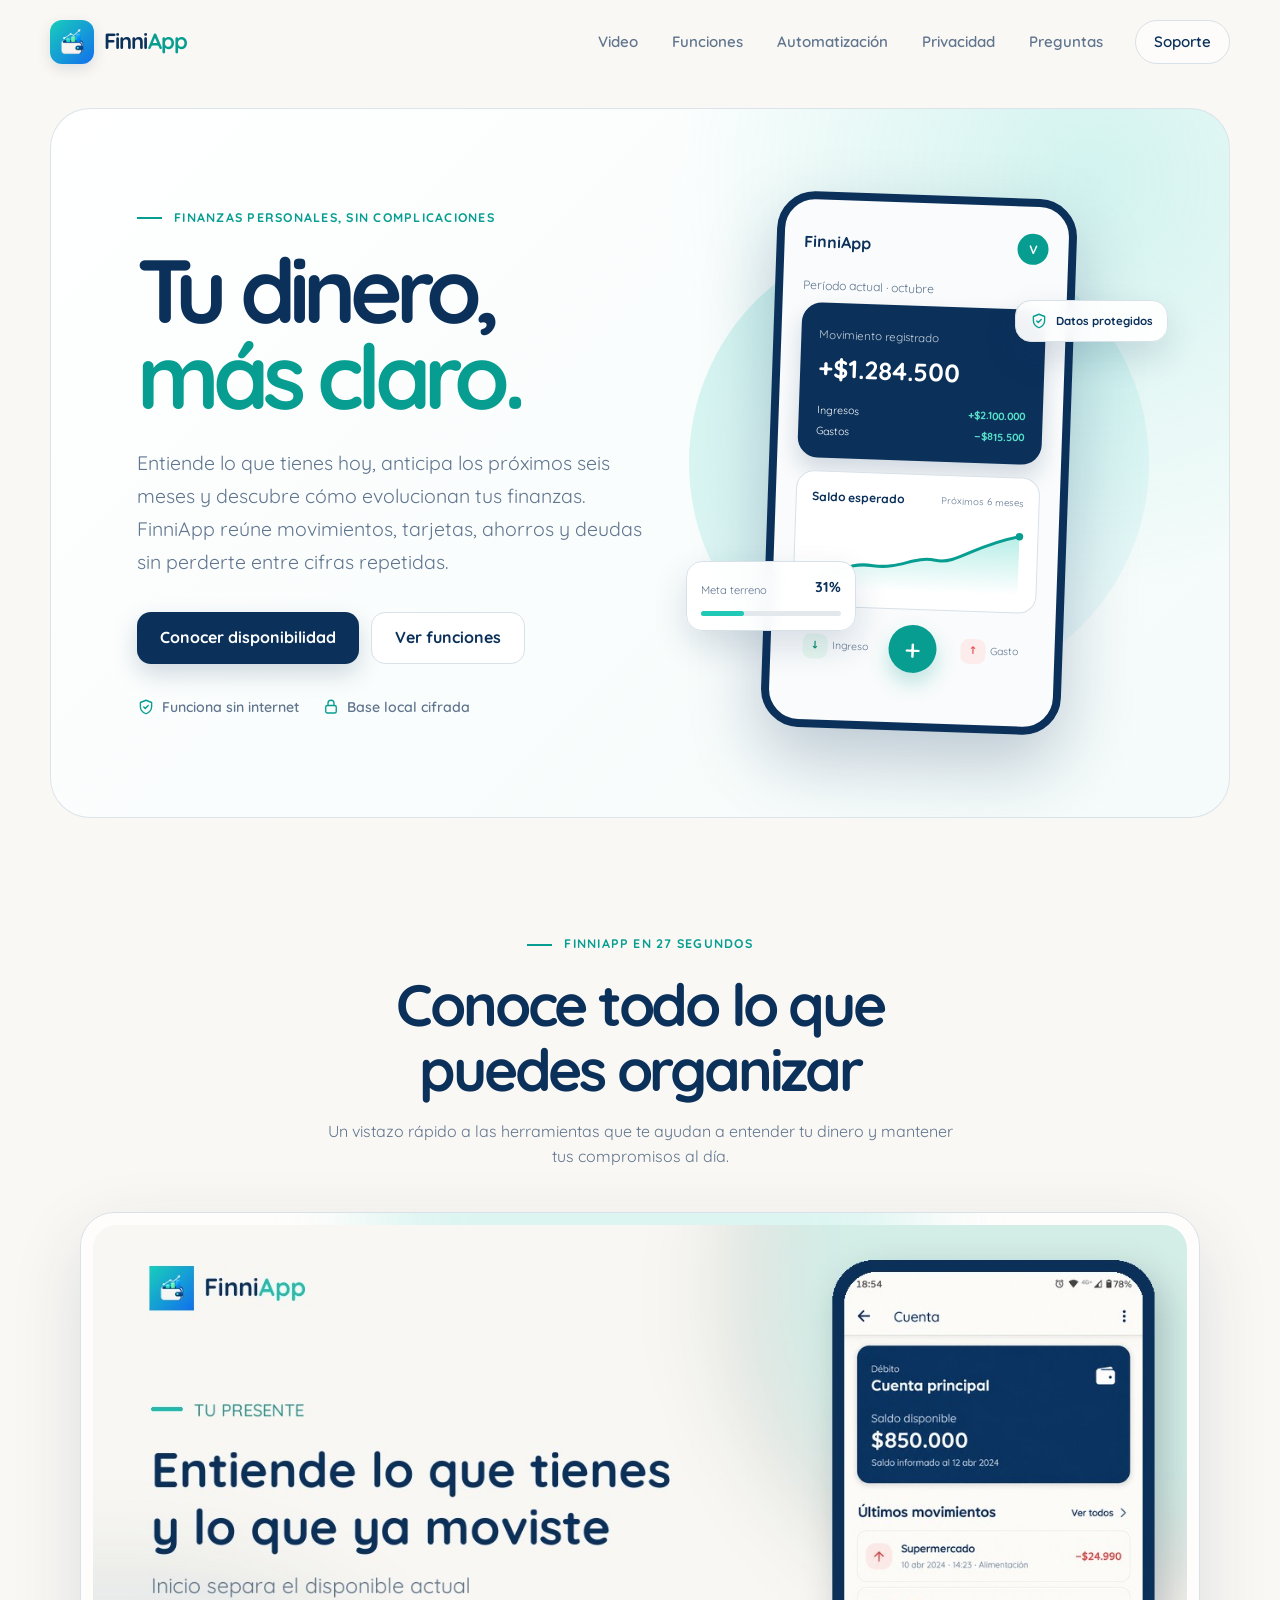
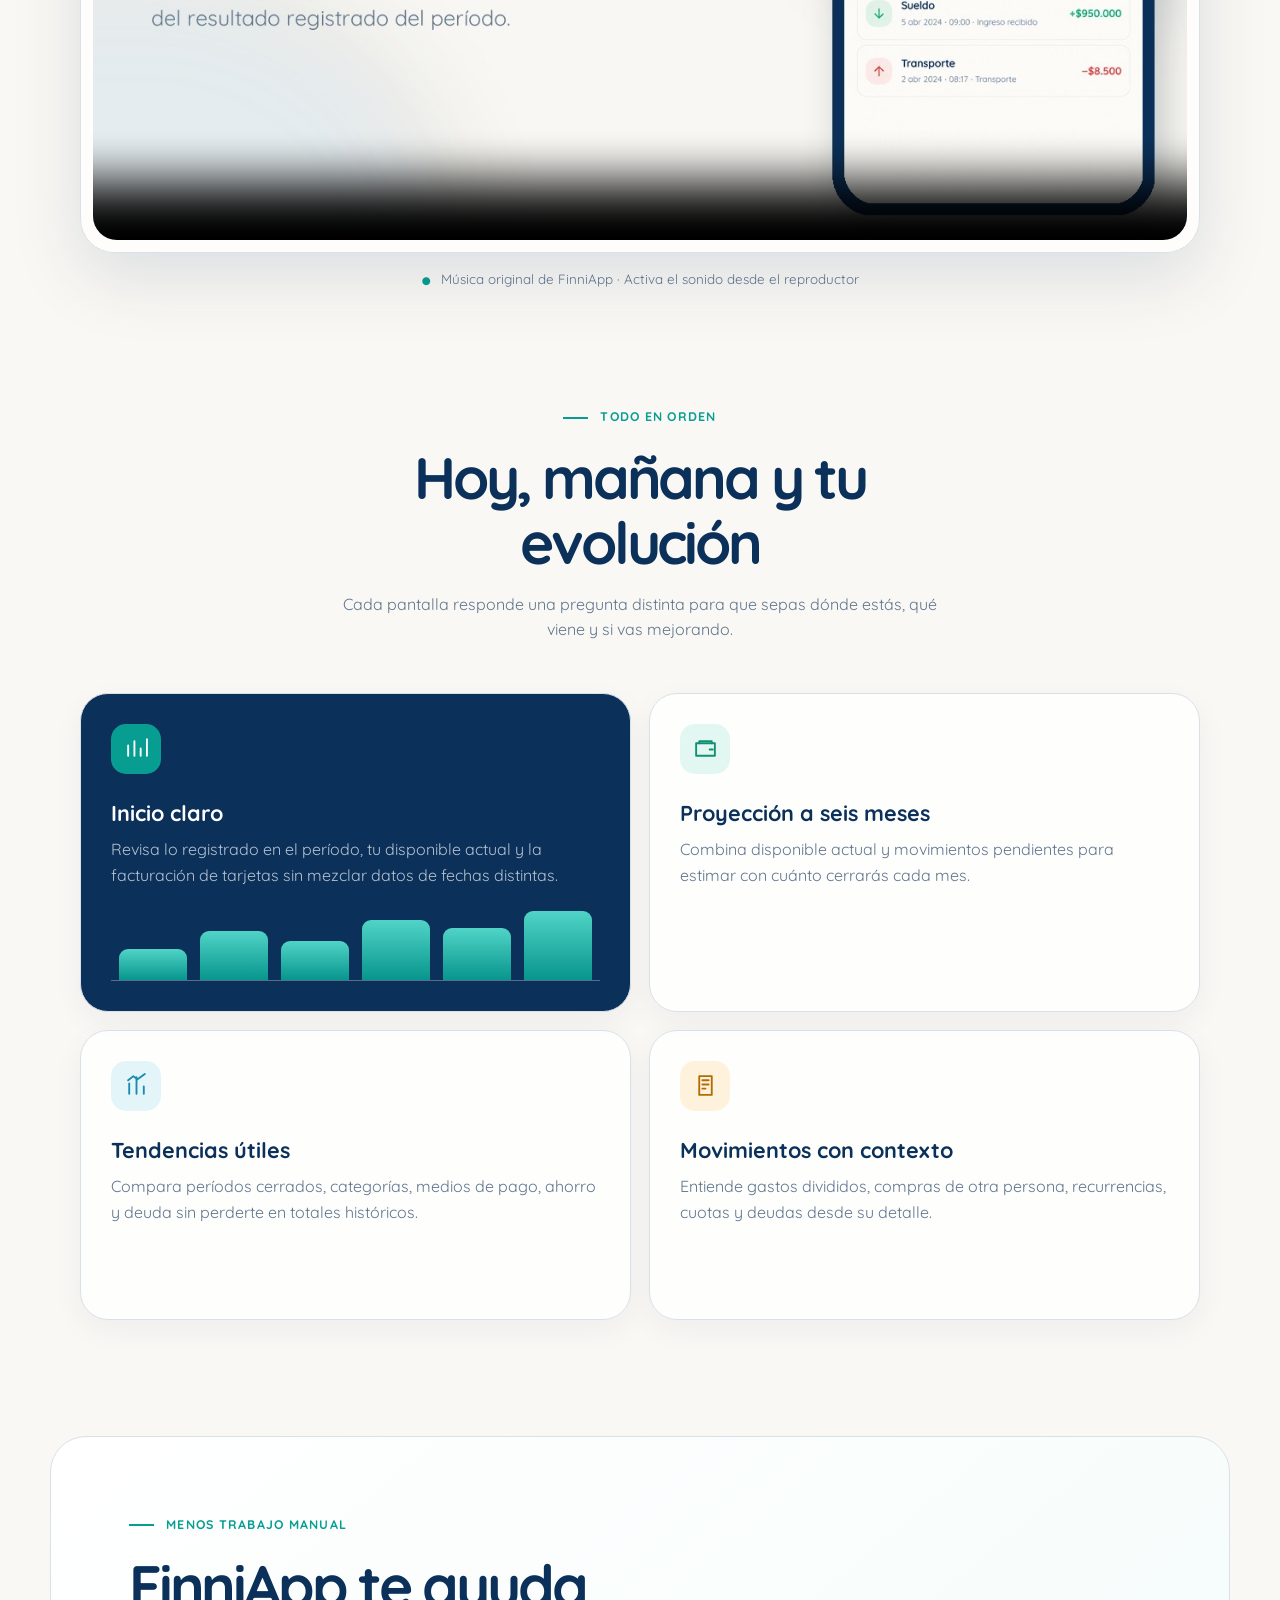
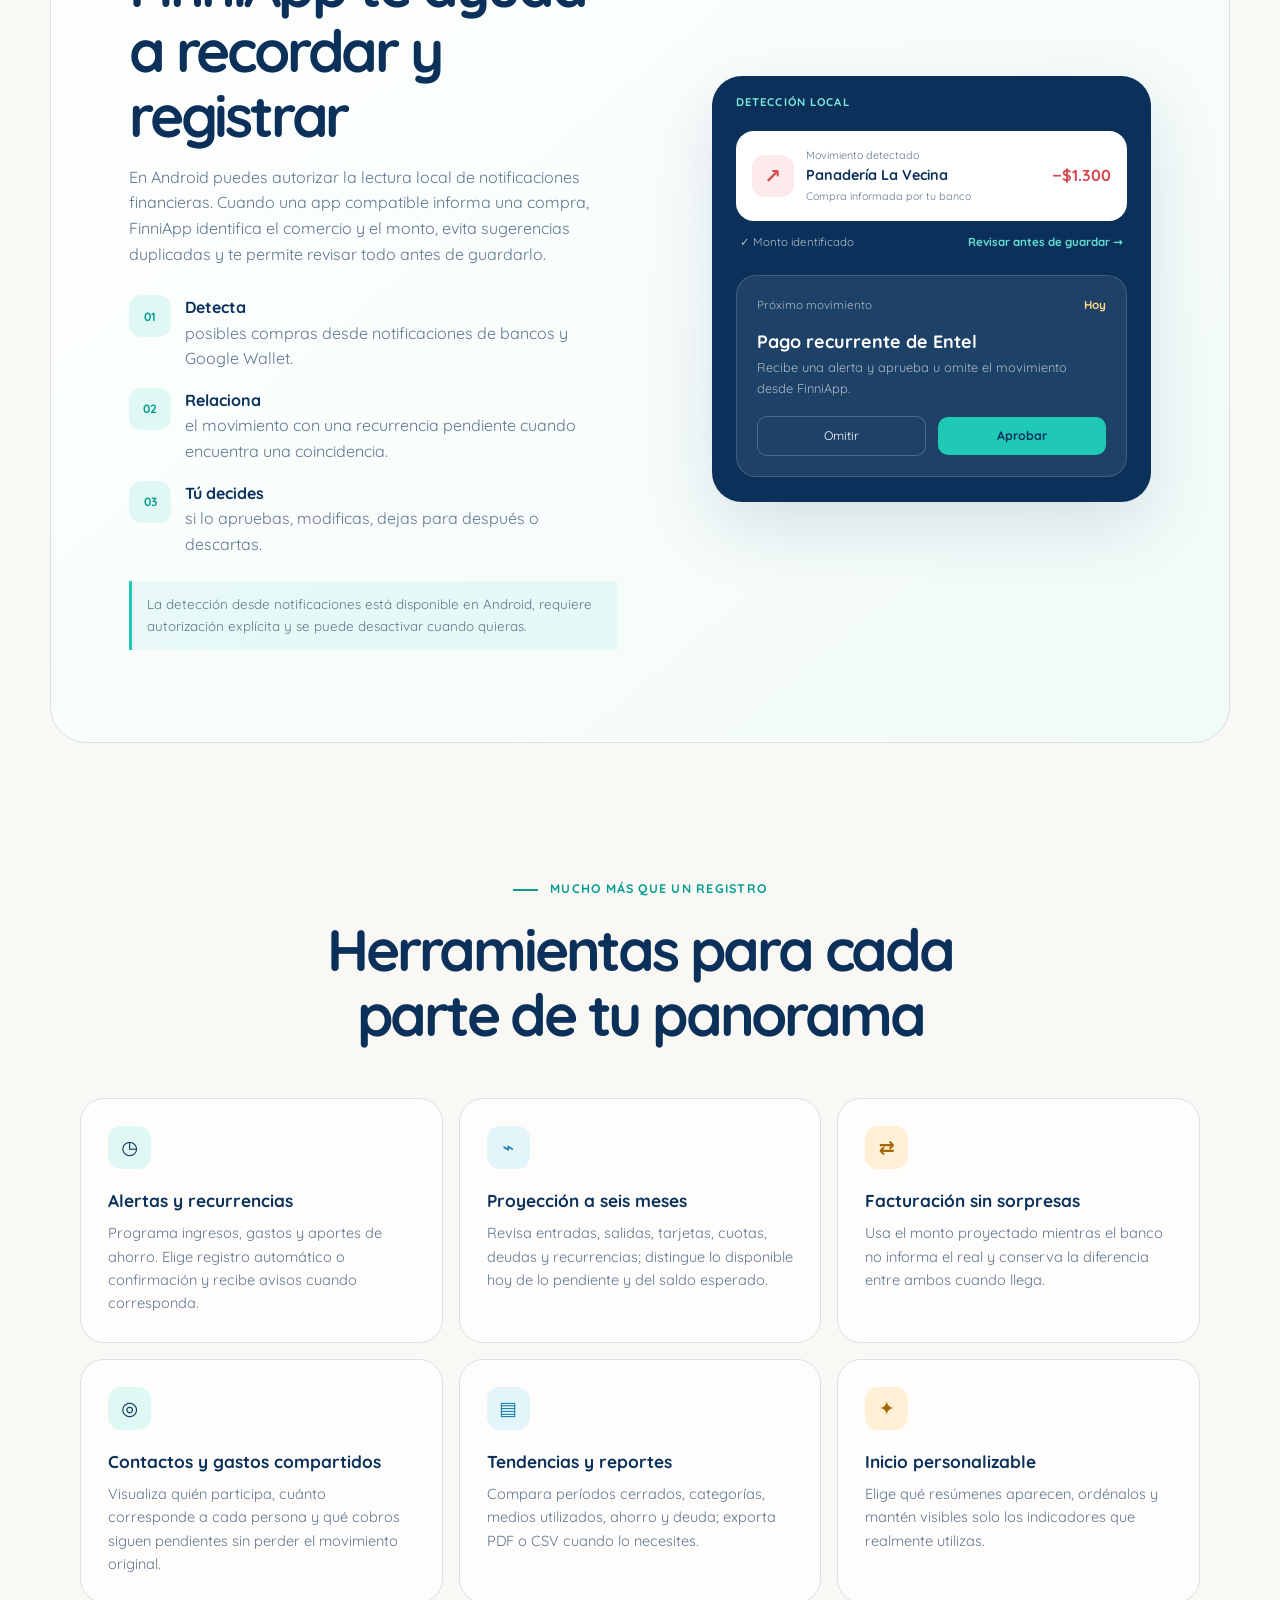
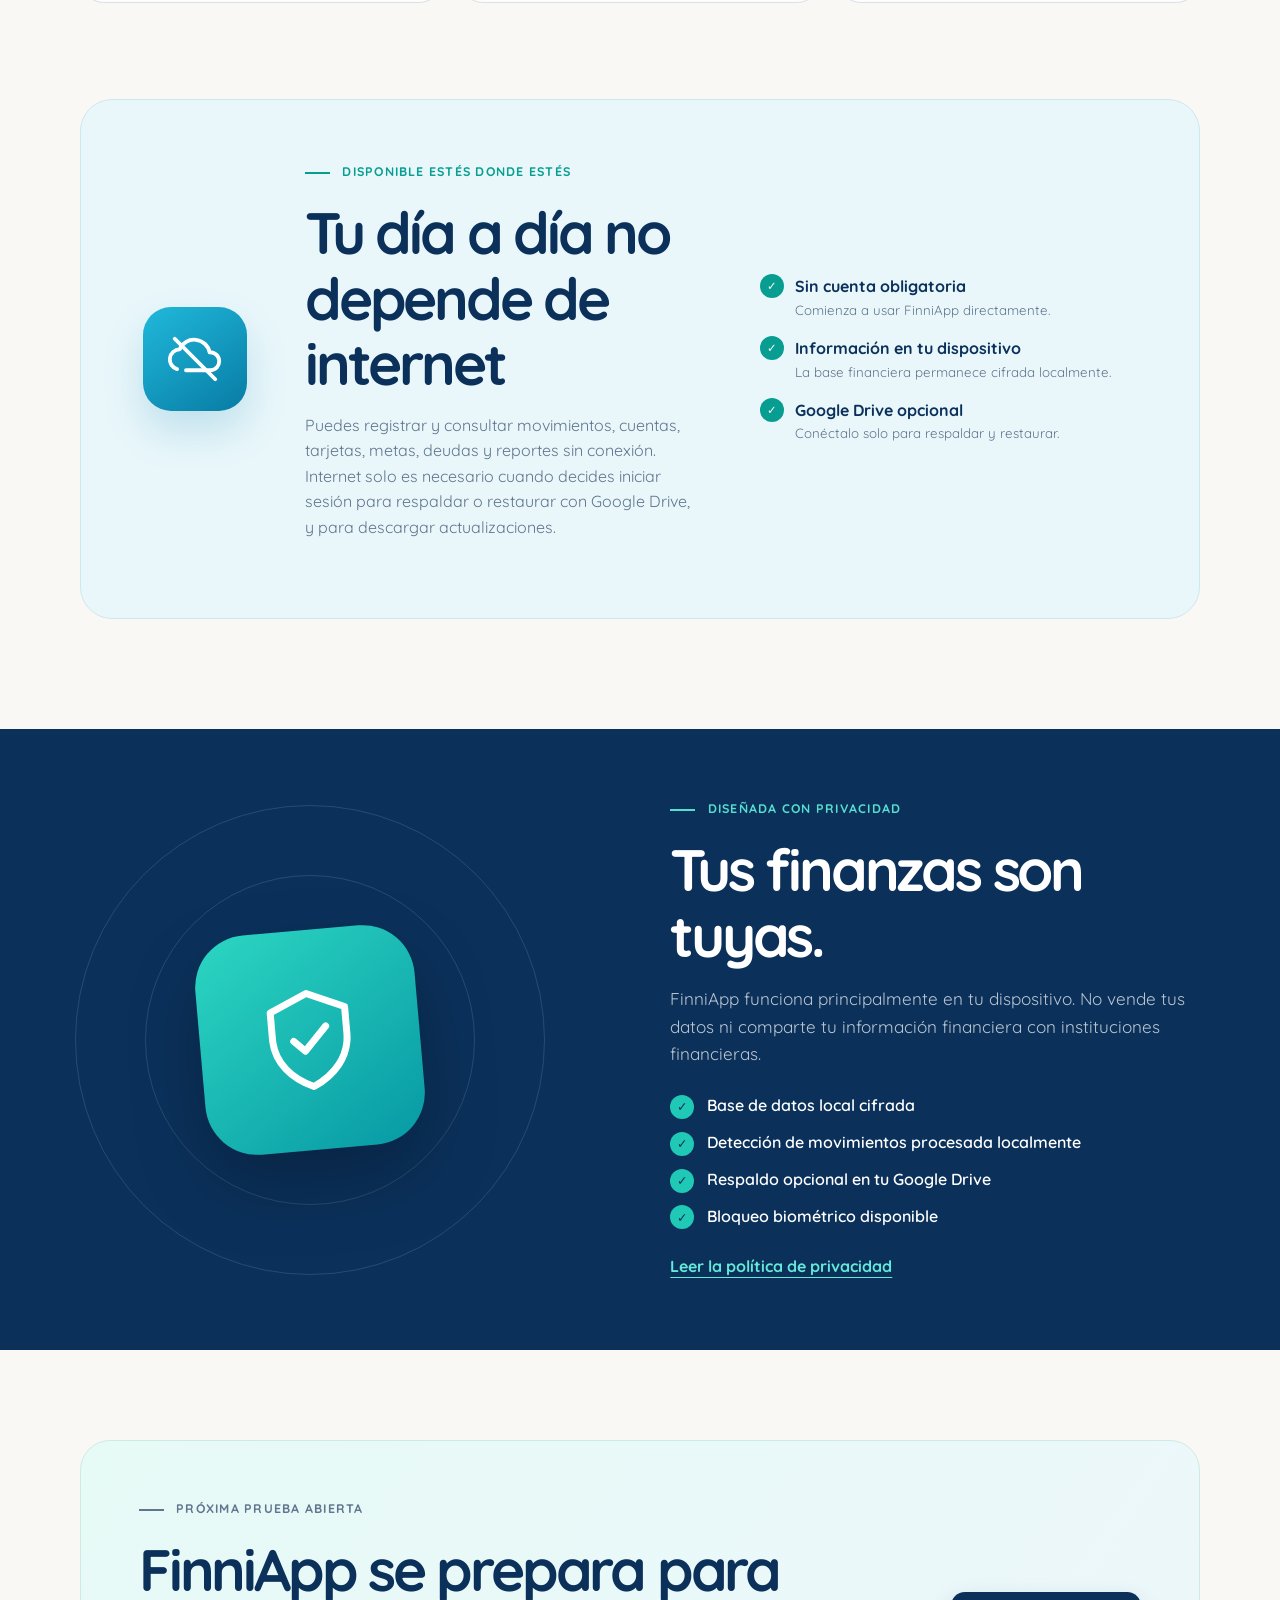
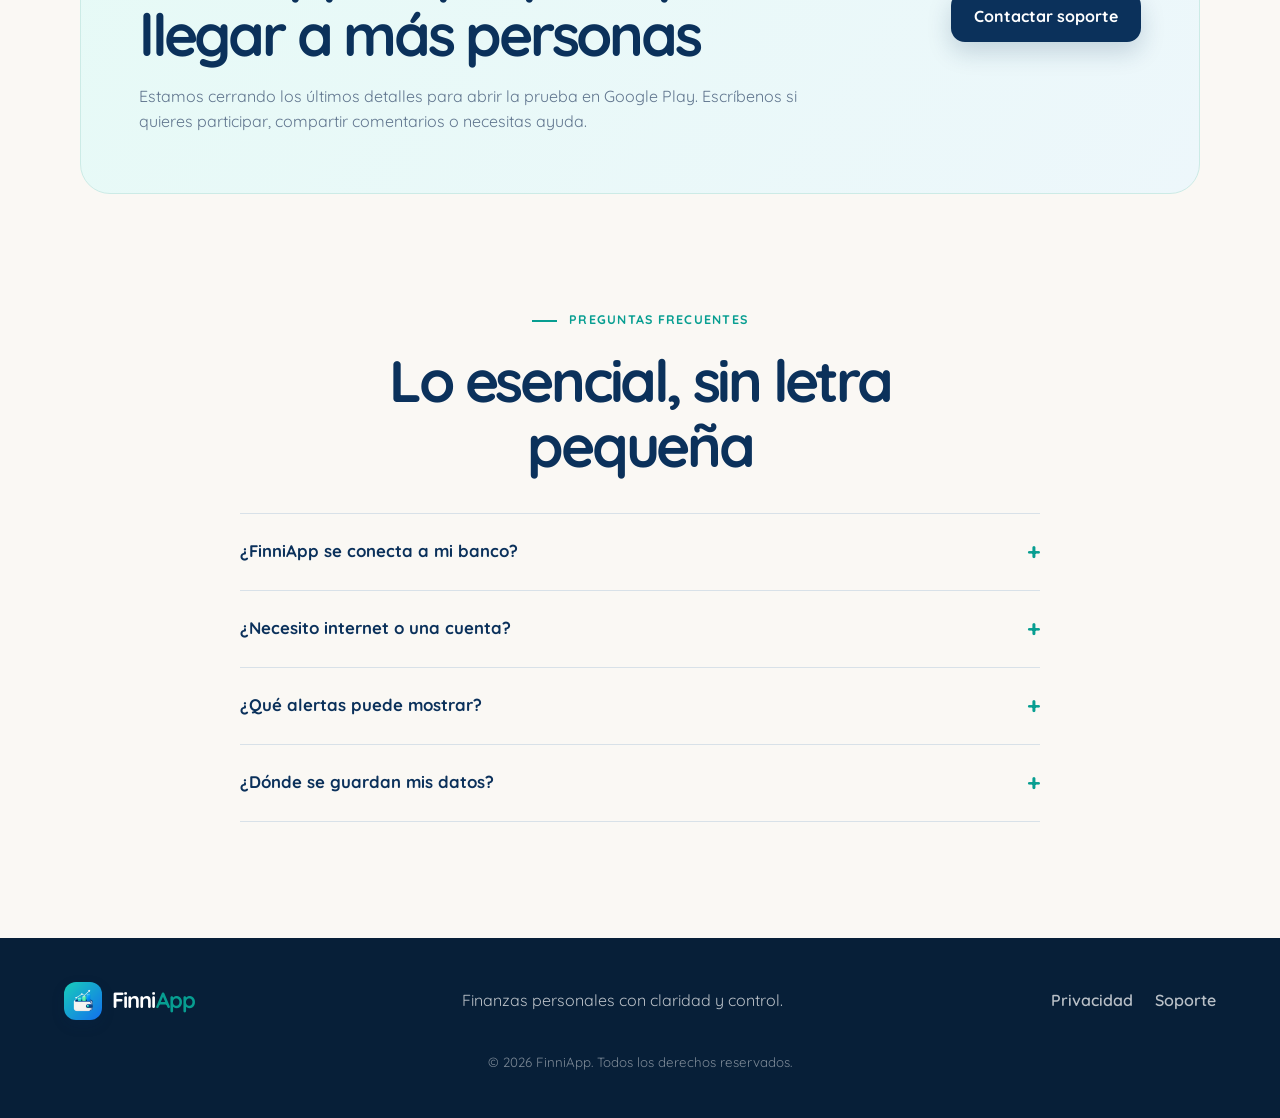
==== commit 9ed2637d: "feat: renueva el video de FinniApp con musica original" ====
--- a/index.html
+++ b/index.html
@@ -100,7 +100,7 @@
           Tu navegador no puede reproducir este video. Puedes <a href="assets/finniapp-resumen.mp4">descargar el resumen de FinniApp</a>.
         </video>
       </div>
-      <p class="video-note"><span aria-hidden="true">●</span> Sin audio · Puedes pausarlo desde el reproductor</p>
+      <p class="video-note"><span aria-hidden="true">●</span> Música original de FinniApp · Activa el sonido desde el reproductor</p>
     </section>
 
     <section class="feature-section" id="funciones">
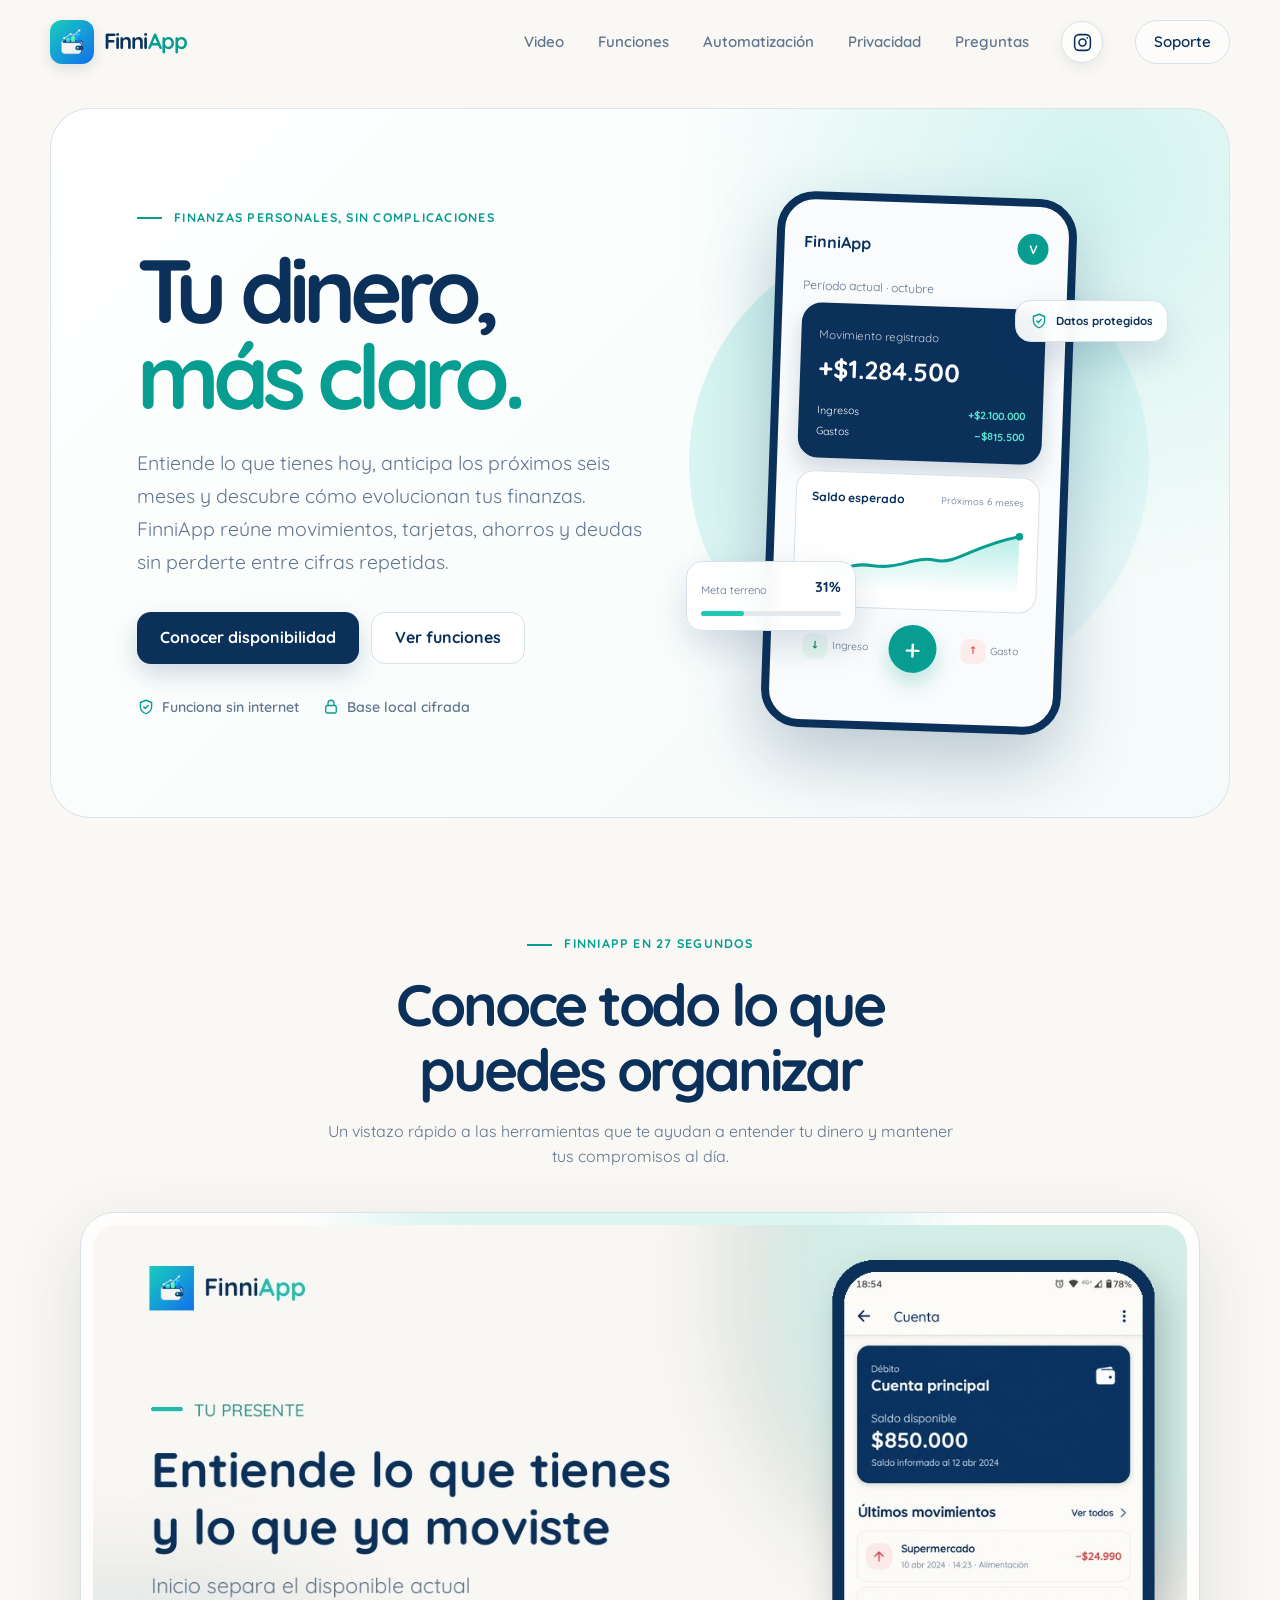
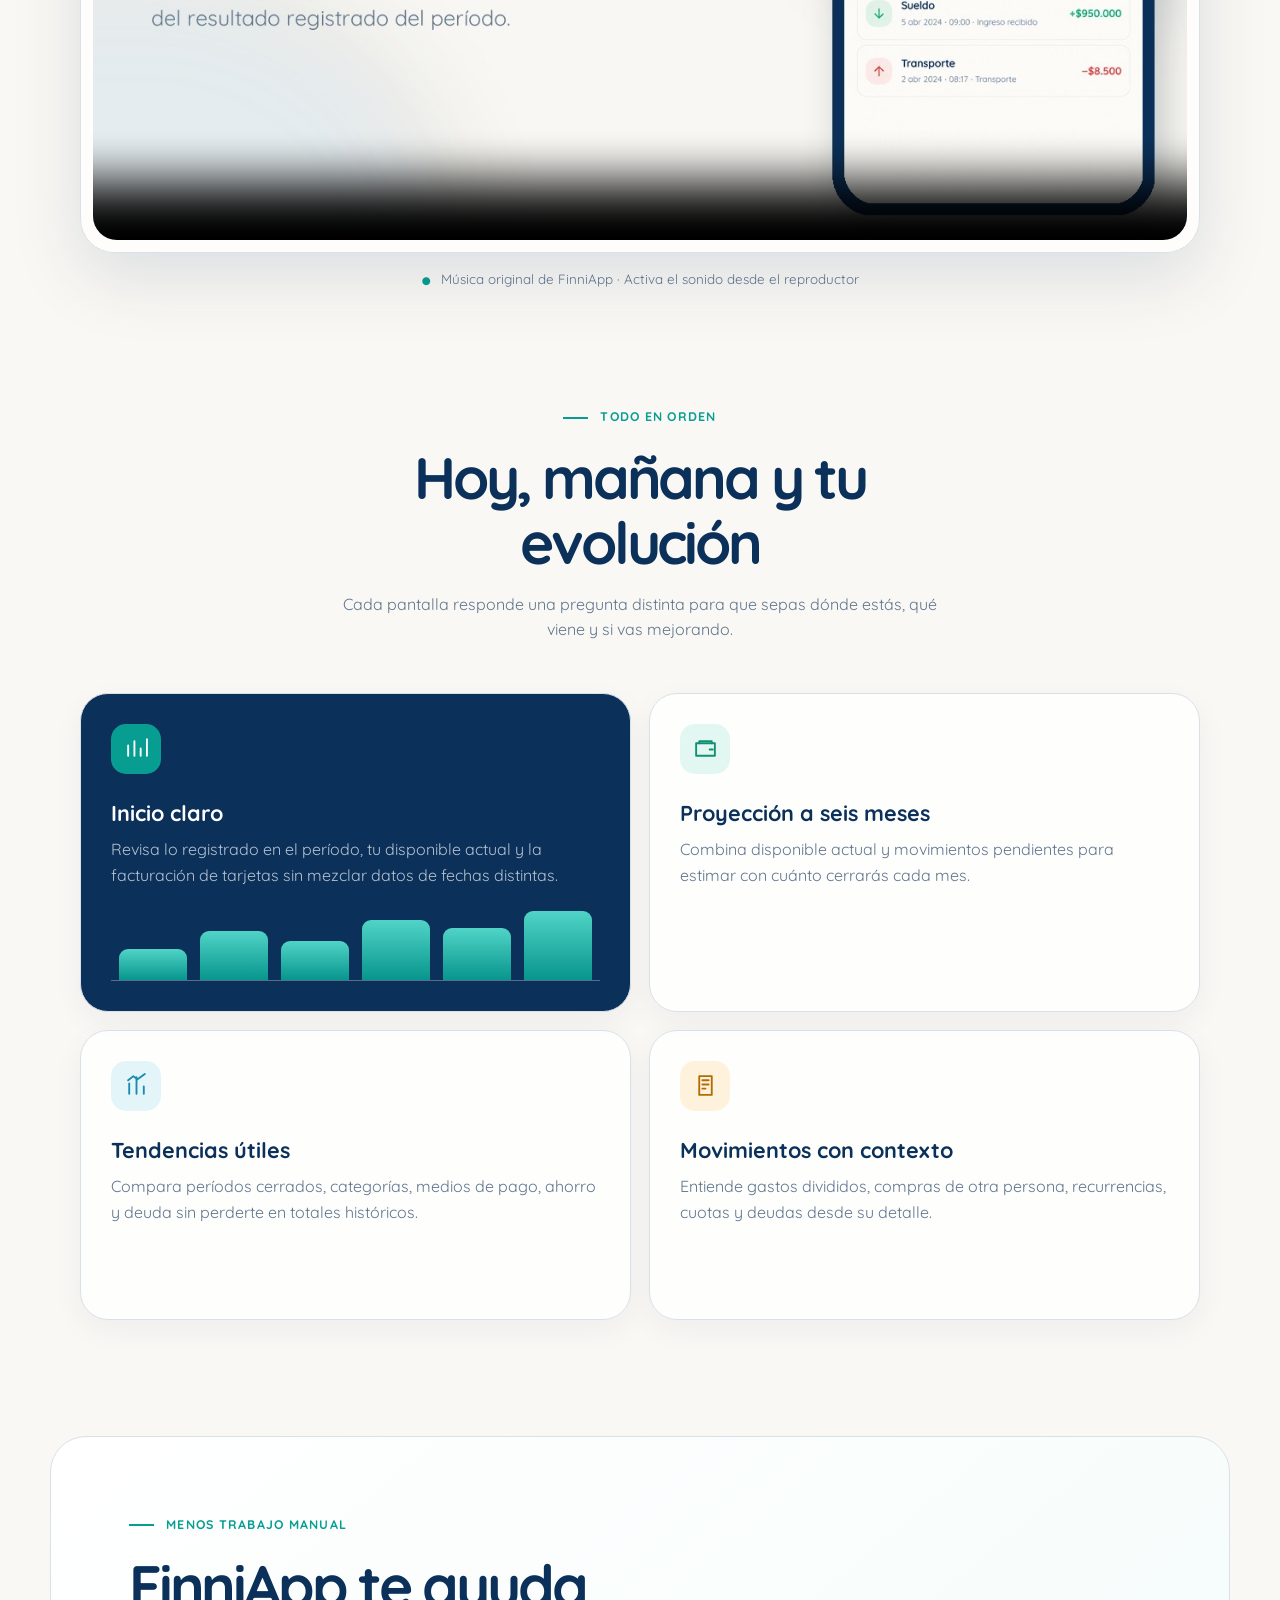
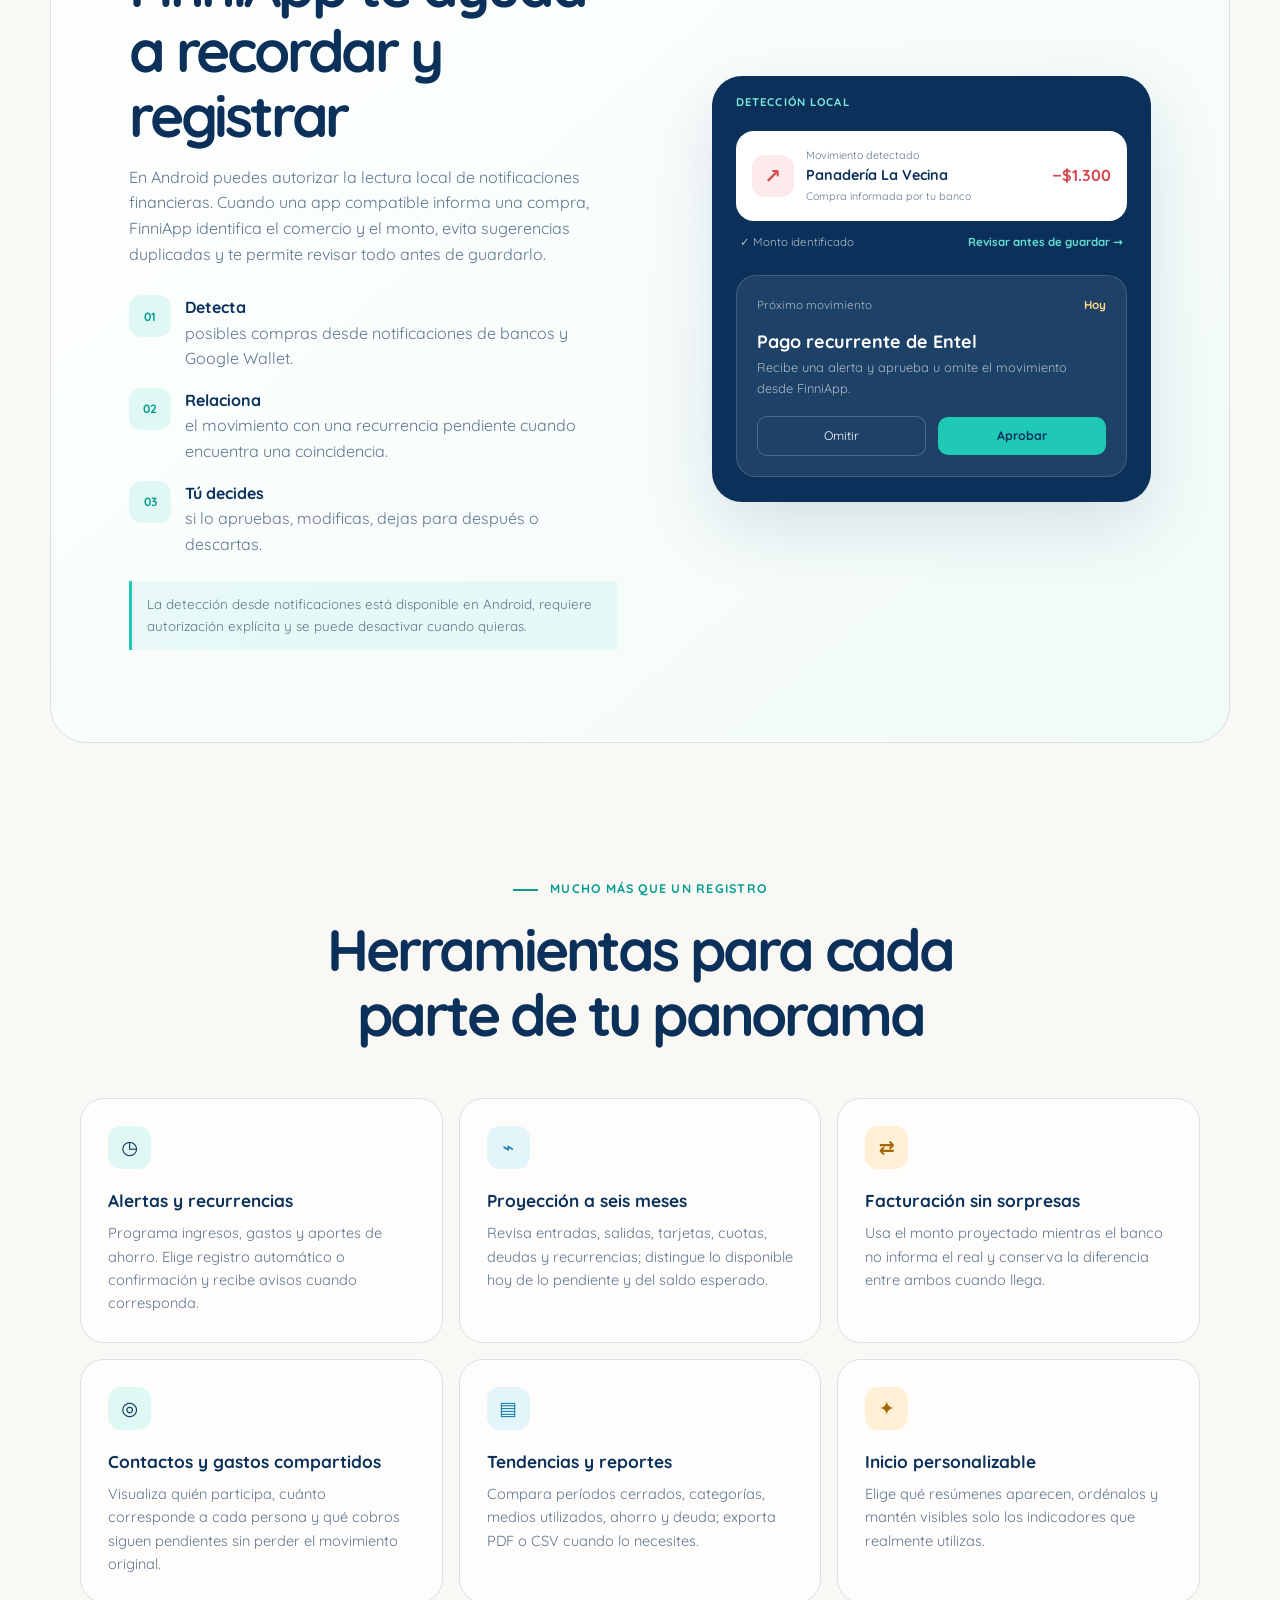
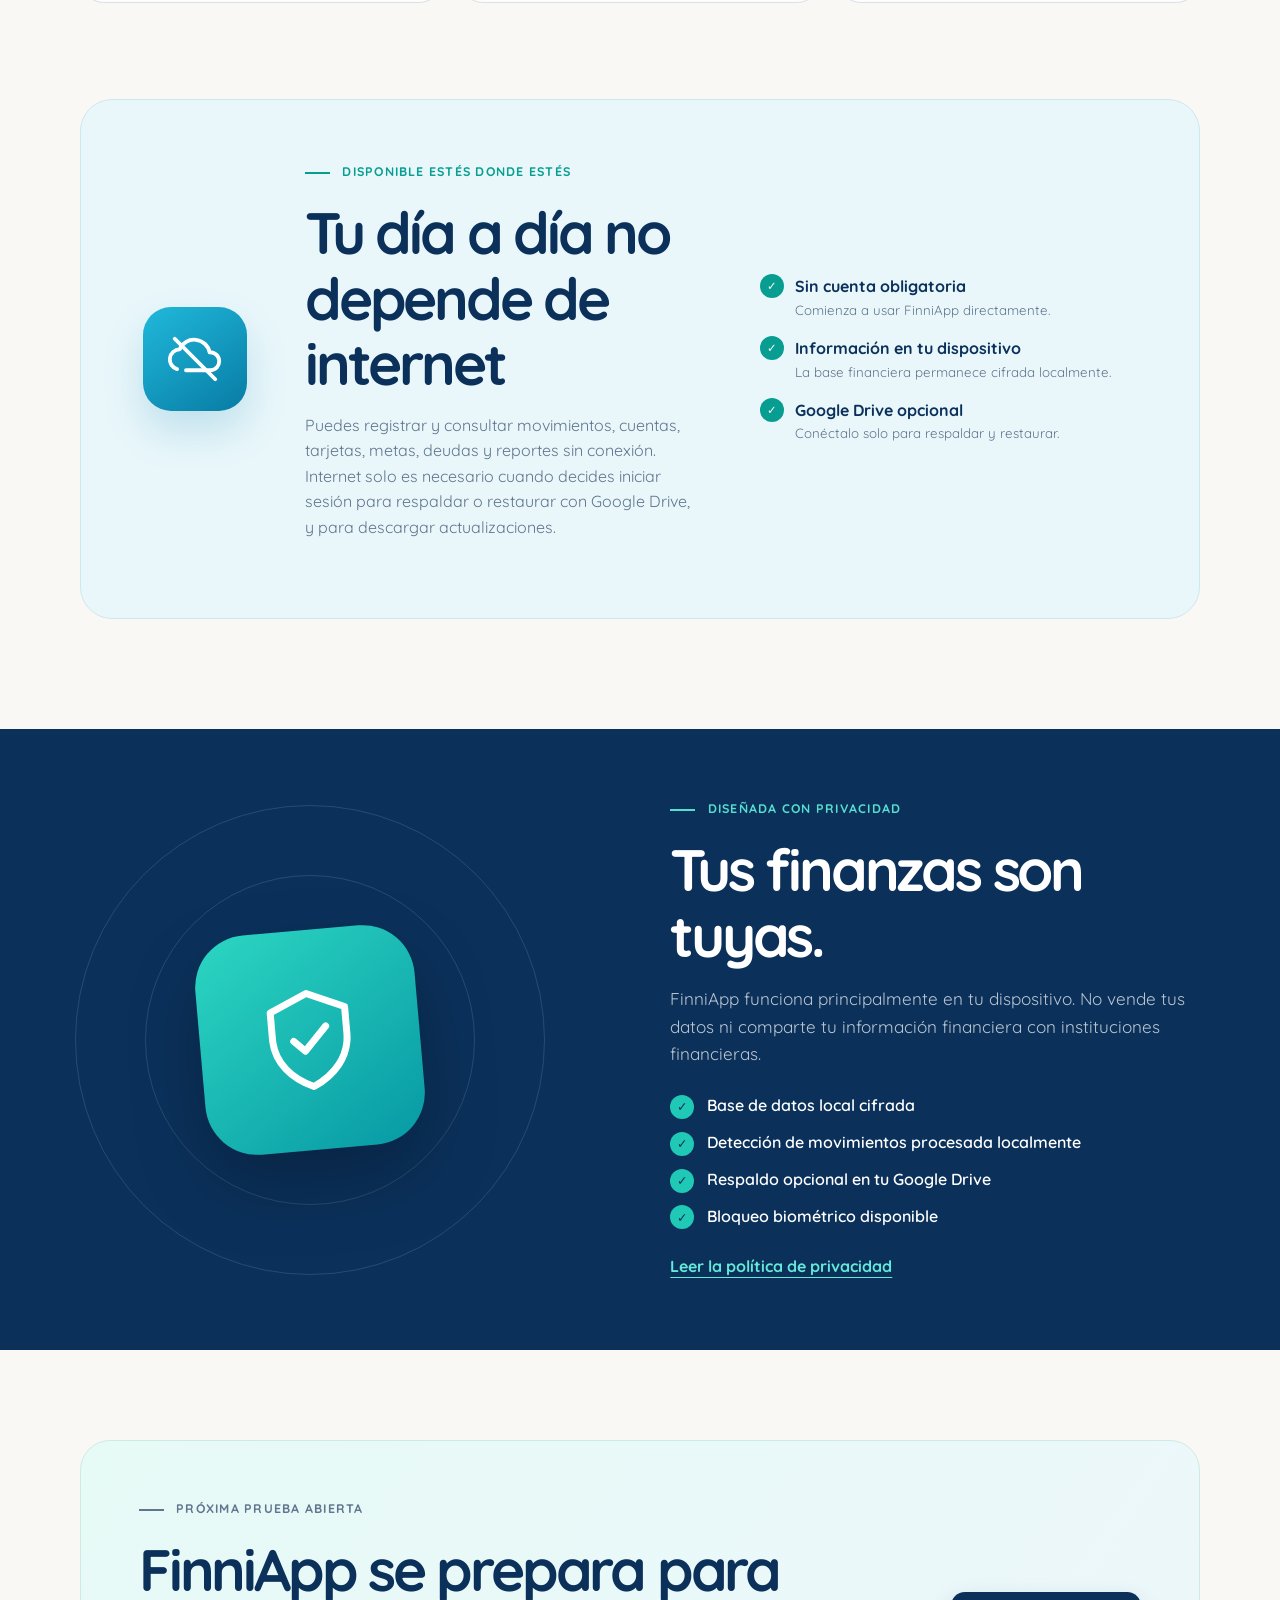
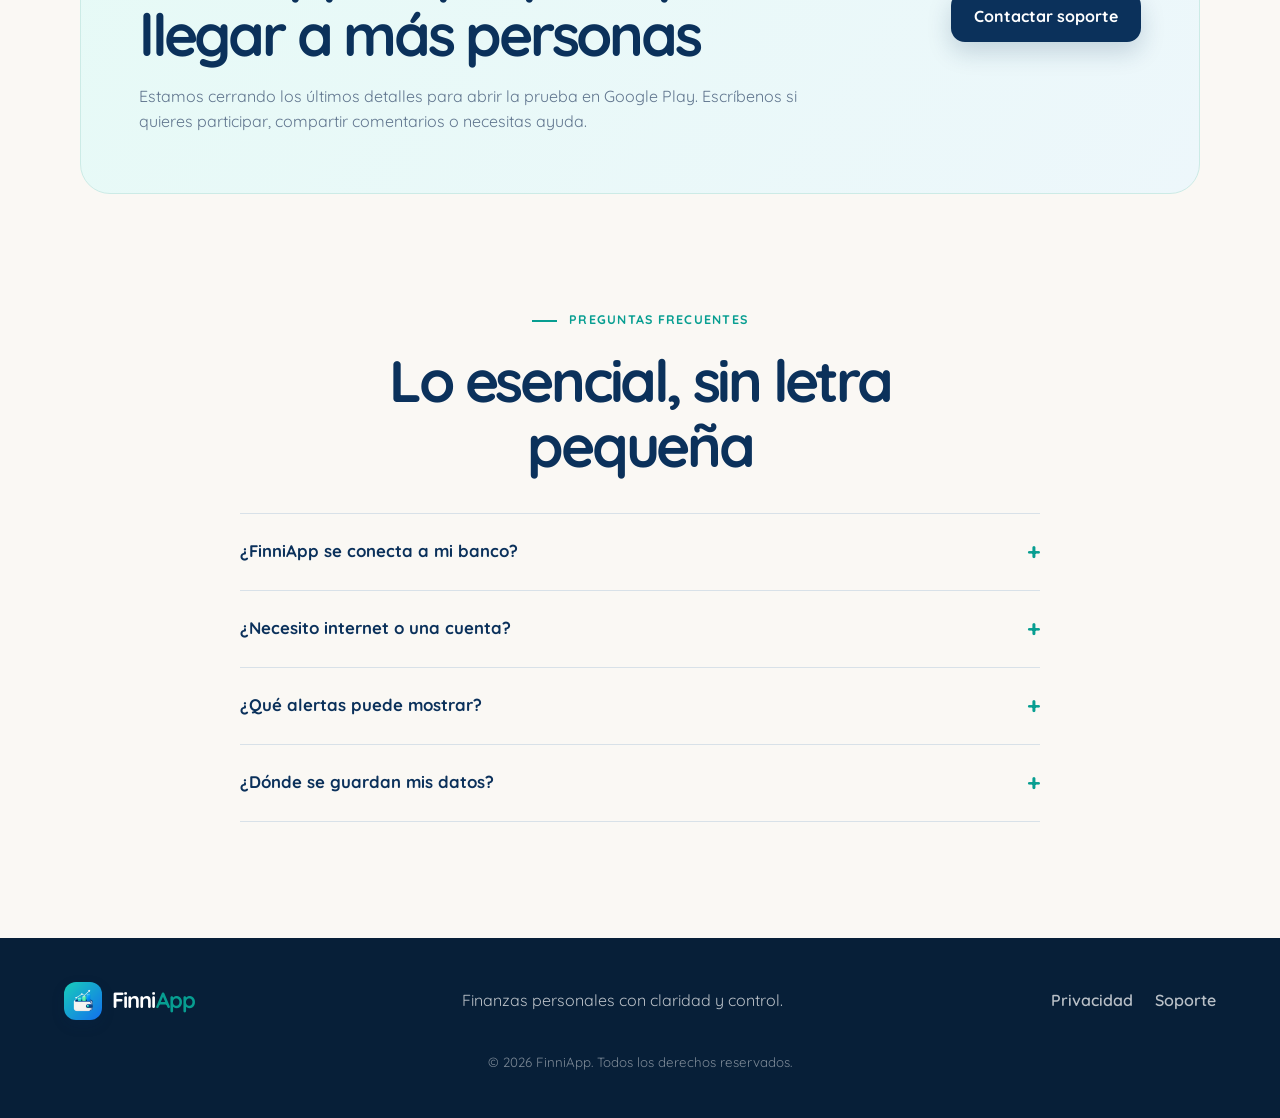
==== commit 6172566e: "feat: add Instagram link to website header" ====
--- a/index.html
+++ b/index.html
@@ -25,6 +25,13 @@
       <a href="#privacidad">Privacidad</a>
       <a href="#preguntas">Preguntas</a>
     </nav>
+    <a class="header-social" href="https://www.instagram.com/finni_app/" target="_blank" rel="noopener noreferrer" aria-label="Instagram de FinniApp">
+      <svg viewBox="0 0 24 24" aria-hidden="true">
+        <rect x="3" y="3" width="18" height="18" rx="5"></rect>
+        <circle cx="12" cy="12" r="4"></circle>
+        <circle class="instagram-dot" cx="17.4" cy="6.7" r="1"></circle>
+      </svg>
+    </a>
     <a class="header-action" href="mailto:victorvargassandoval93@gmail.com">Soporte</a>
     <details class="mobile-menu">
       <summary aria-label="Abrir menú de navegación">
--- a/styles.css
+++ b/styles.css
@@ -40,6 +40,22 @@
 nav a, .header-action { text-decoration: none; font-weight: 600; font-size: .94rem; }
 nav a { color: var(--blue-gray); }
 nav a:hover { color: var(--navy); }
+.header-social {
+  width: 42px;
+  height: 42px;
+  flex: 0 0 auto;
+  display: grid;
+  place-items: center;
+  color: var(--navy);
+  border: 1px solid var(--border);
+  border-radius: 50%;
+  background: rgba(255,255,255,.7);
+  box-shadow: 0 5px 14px rgba(11,49,91,.08);
+  transition: color .2s, border-color .2s, background .2s, transform .2s;
+}
+.header-social svg { width: 21px; height: 21px; fill: none; stroke: currentColor; stroke-width: 1.8; }
+.header-social .instagram-dot { fill: currentColor; stroke: none; }
+.header-social:hover, .header-social:focus-visible { color: white; border-color: var(--turquoise-dark); background: var(--turquoise-dark); transform: translateY(-1px); }
 .header-action { border: 1px solid var(--border); border-radius: 999px; padding: 9px 18px; background: rgba(255,255,255,.6); }
 .mobile-menu { display: none; position: relative; border: 0; }
 .mobile-menu summary {
@@ -249,7 +265,8 @@
 @media (max-width: 900px) {
   nav { display: none; }
   .header-action { display: none; }
-  .mobile-menu { display: block; margin-left: auto; }
+  .header-social { margin-left: auto; }
+  .mobile-menu { display: block; margin-left: 0; }
   .hero { grid-template-columns: 1fr; padding-bottom: 40px; }
   .hero-copy { text-align: center; }
   .hero-lead { margin-inline: auto; }
@@ -270,6 +287,7 @@
 
 @media (max-width: 620px) {
   .site-header { width: min(100% - 28px, 1180px); min-height: 72px; }
+  .header-social { width: 40px; height: 40px; }
   .header-action { padding: 7px 13px; font-size: .85rem; }
   .hero { width: calc(100% - 20px); margin-top: 8px; padding: 46px 20px 34px; border-radius: 28px; }
   h1 { font-size: clamp(3rem, 16vw, 4.5rem); }
